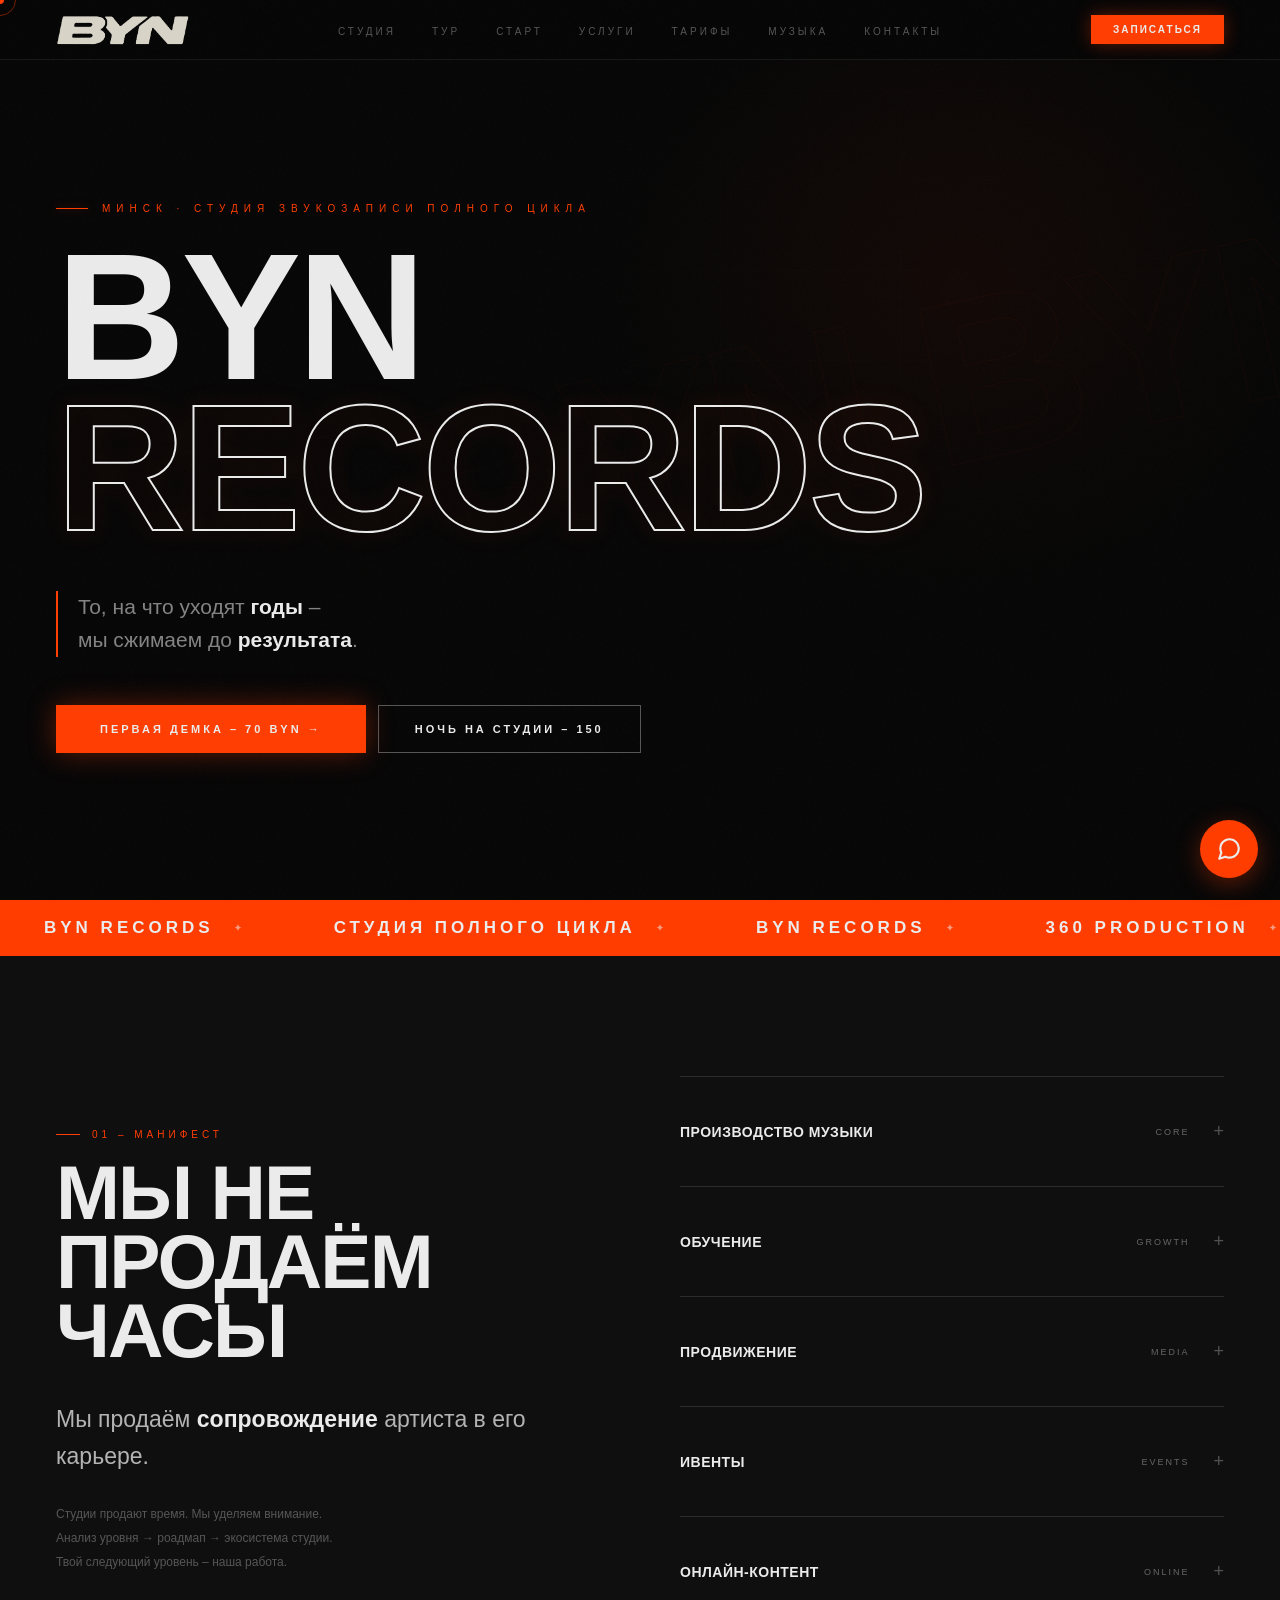
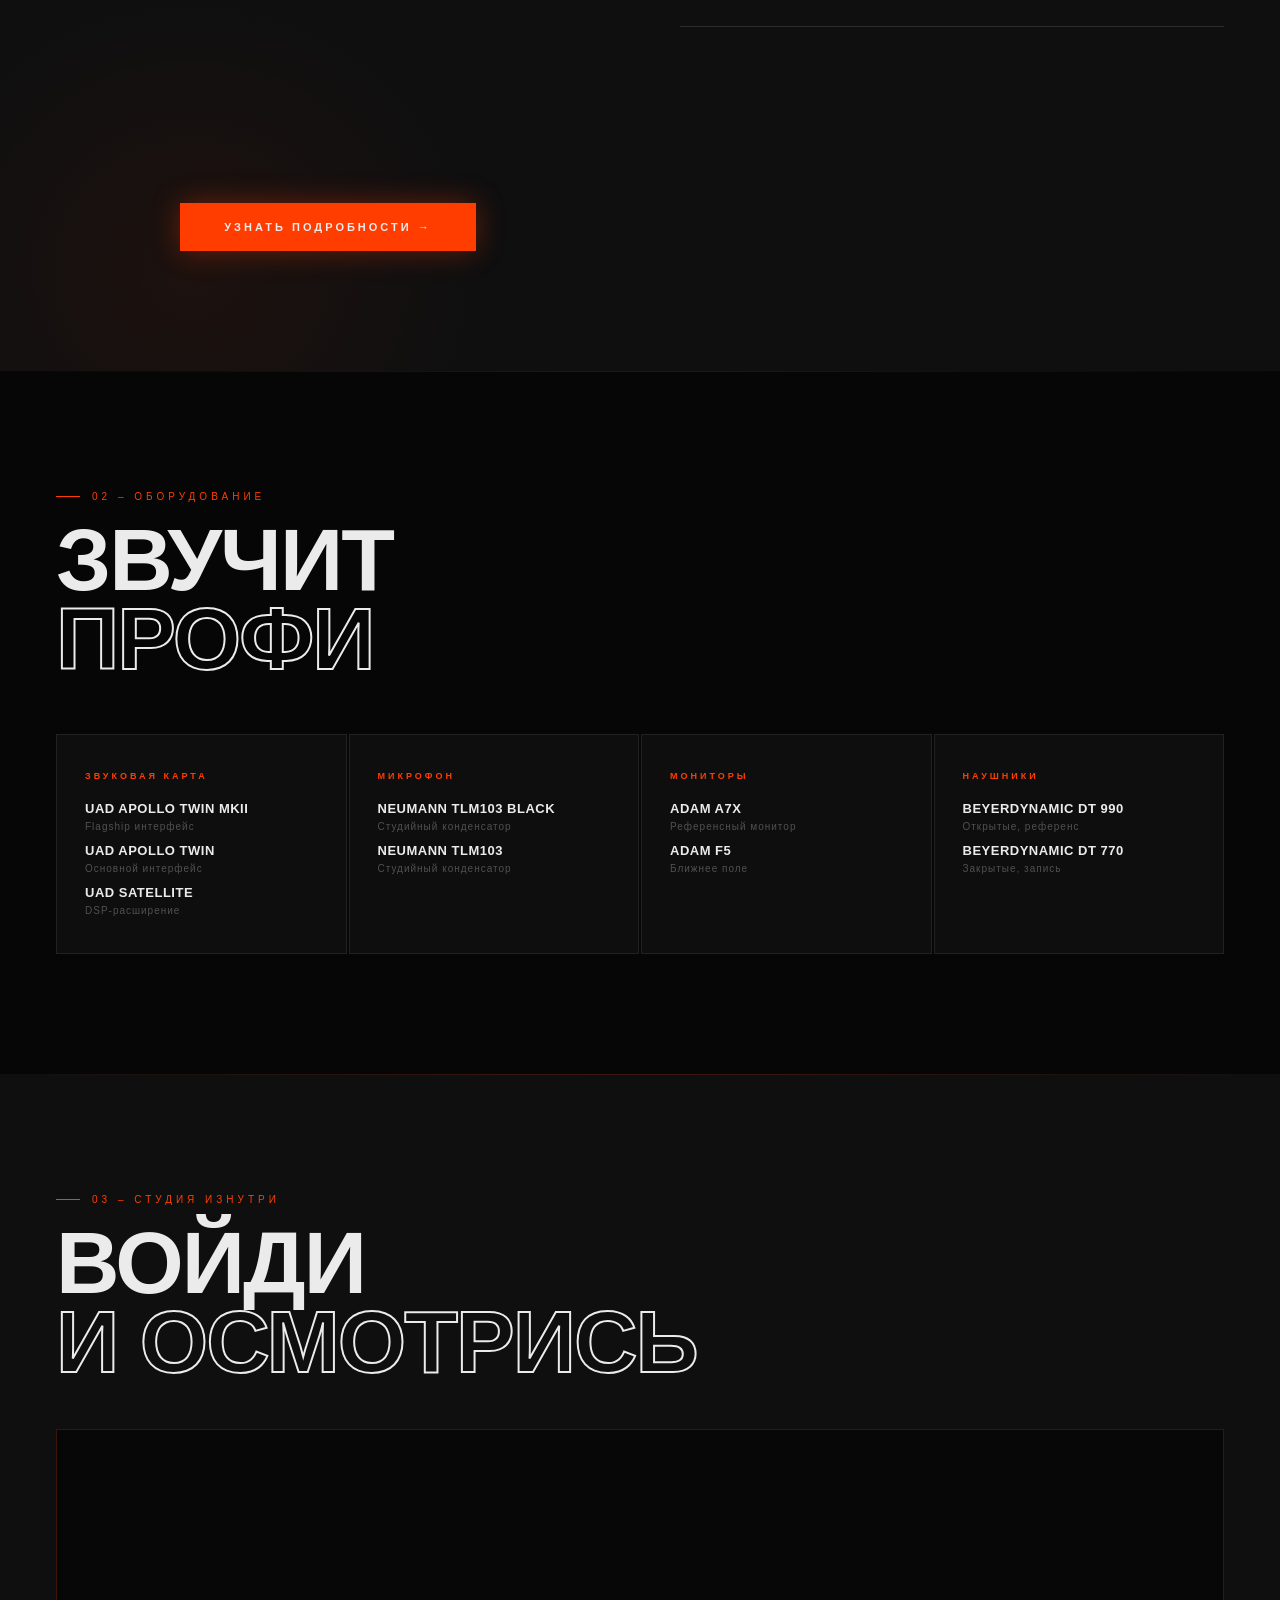
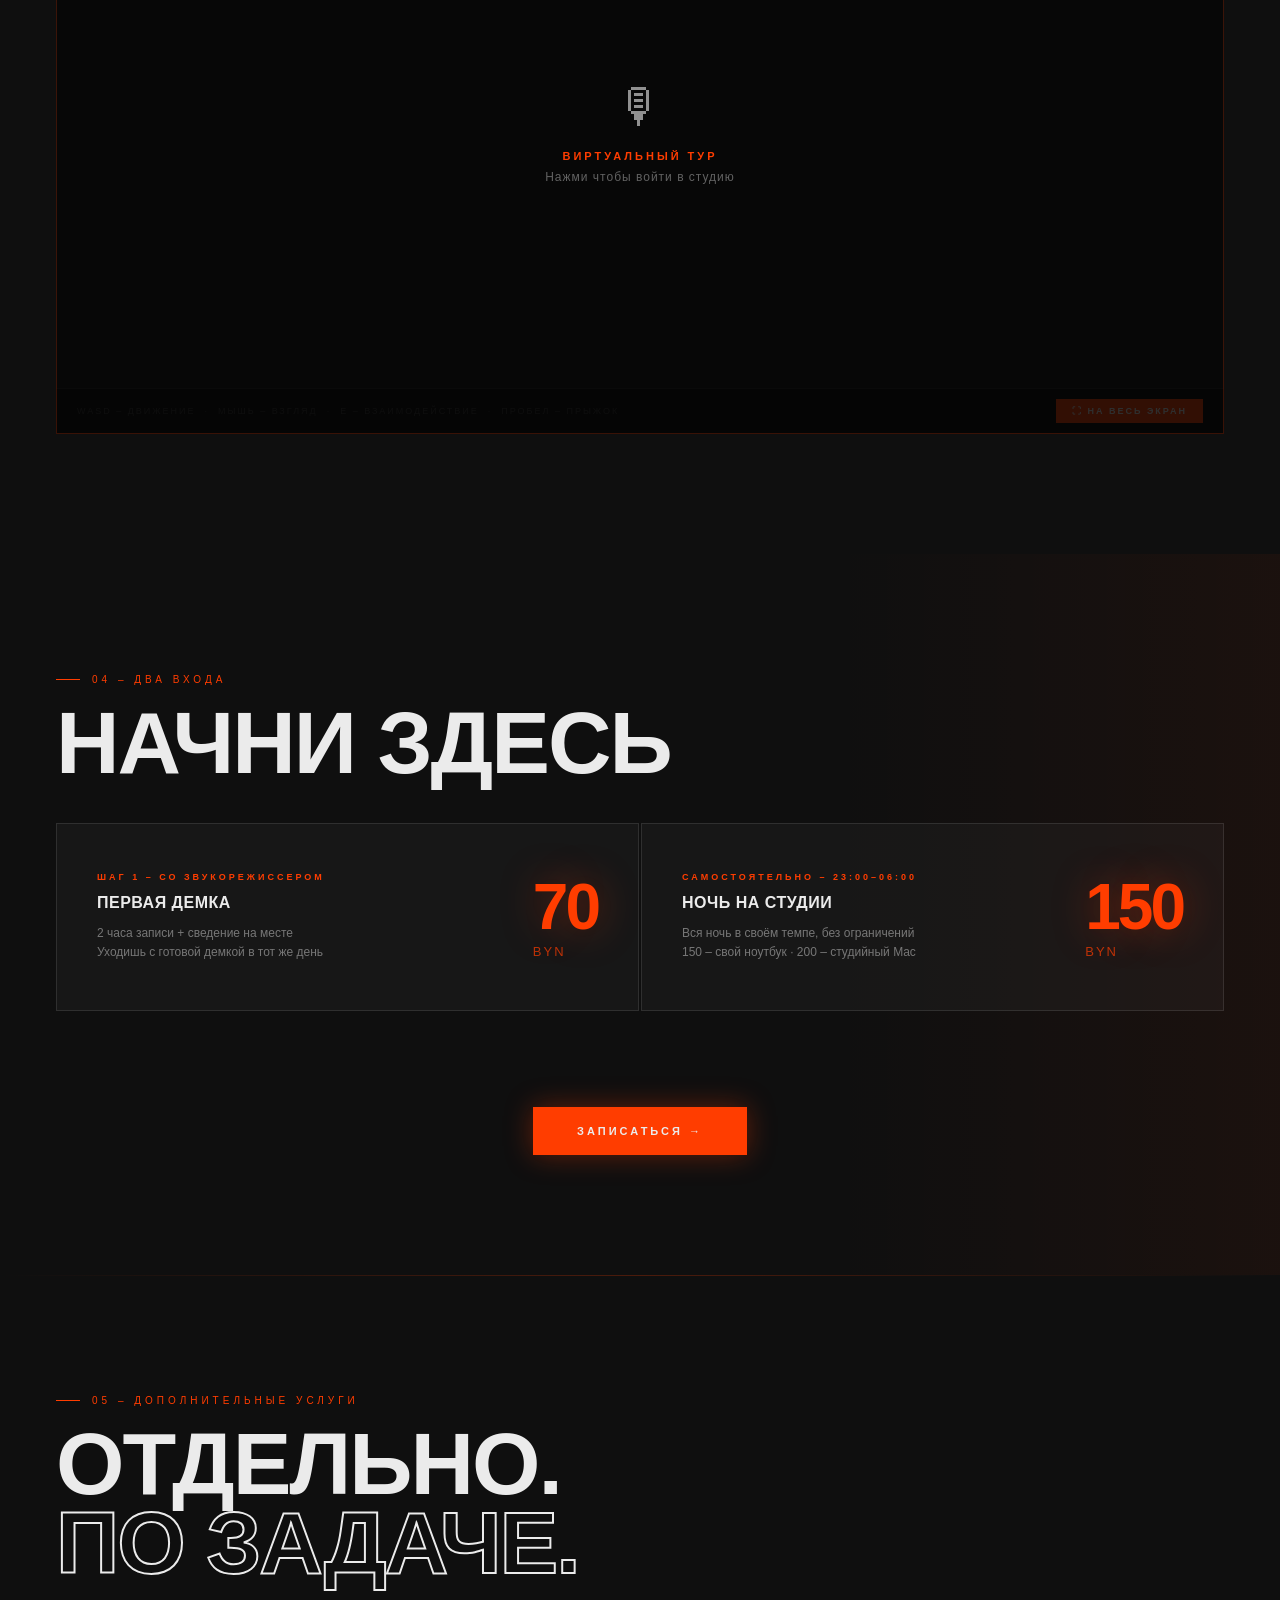
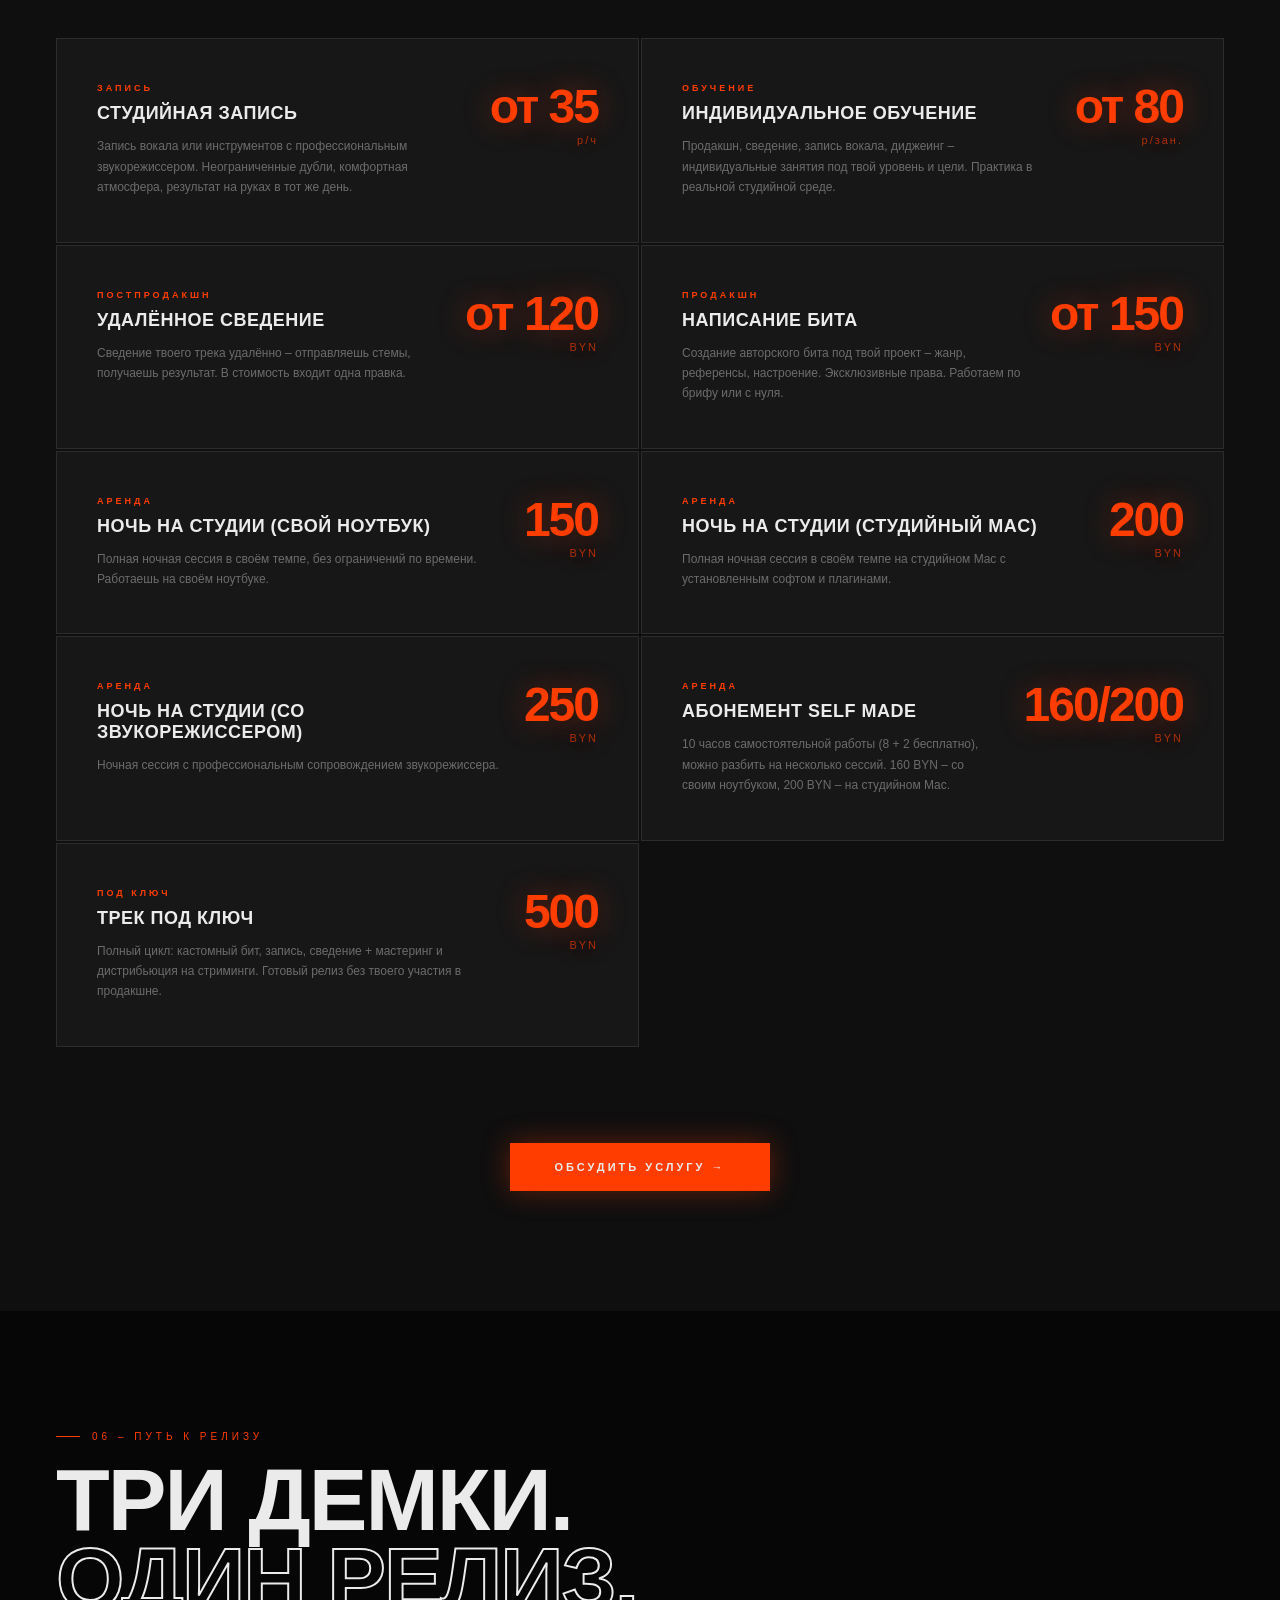
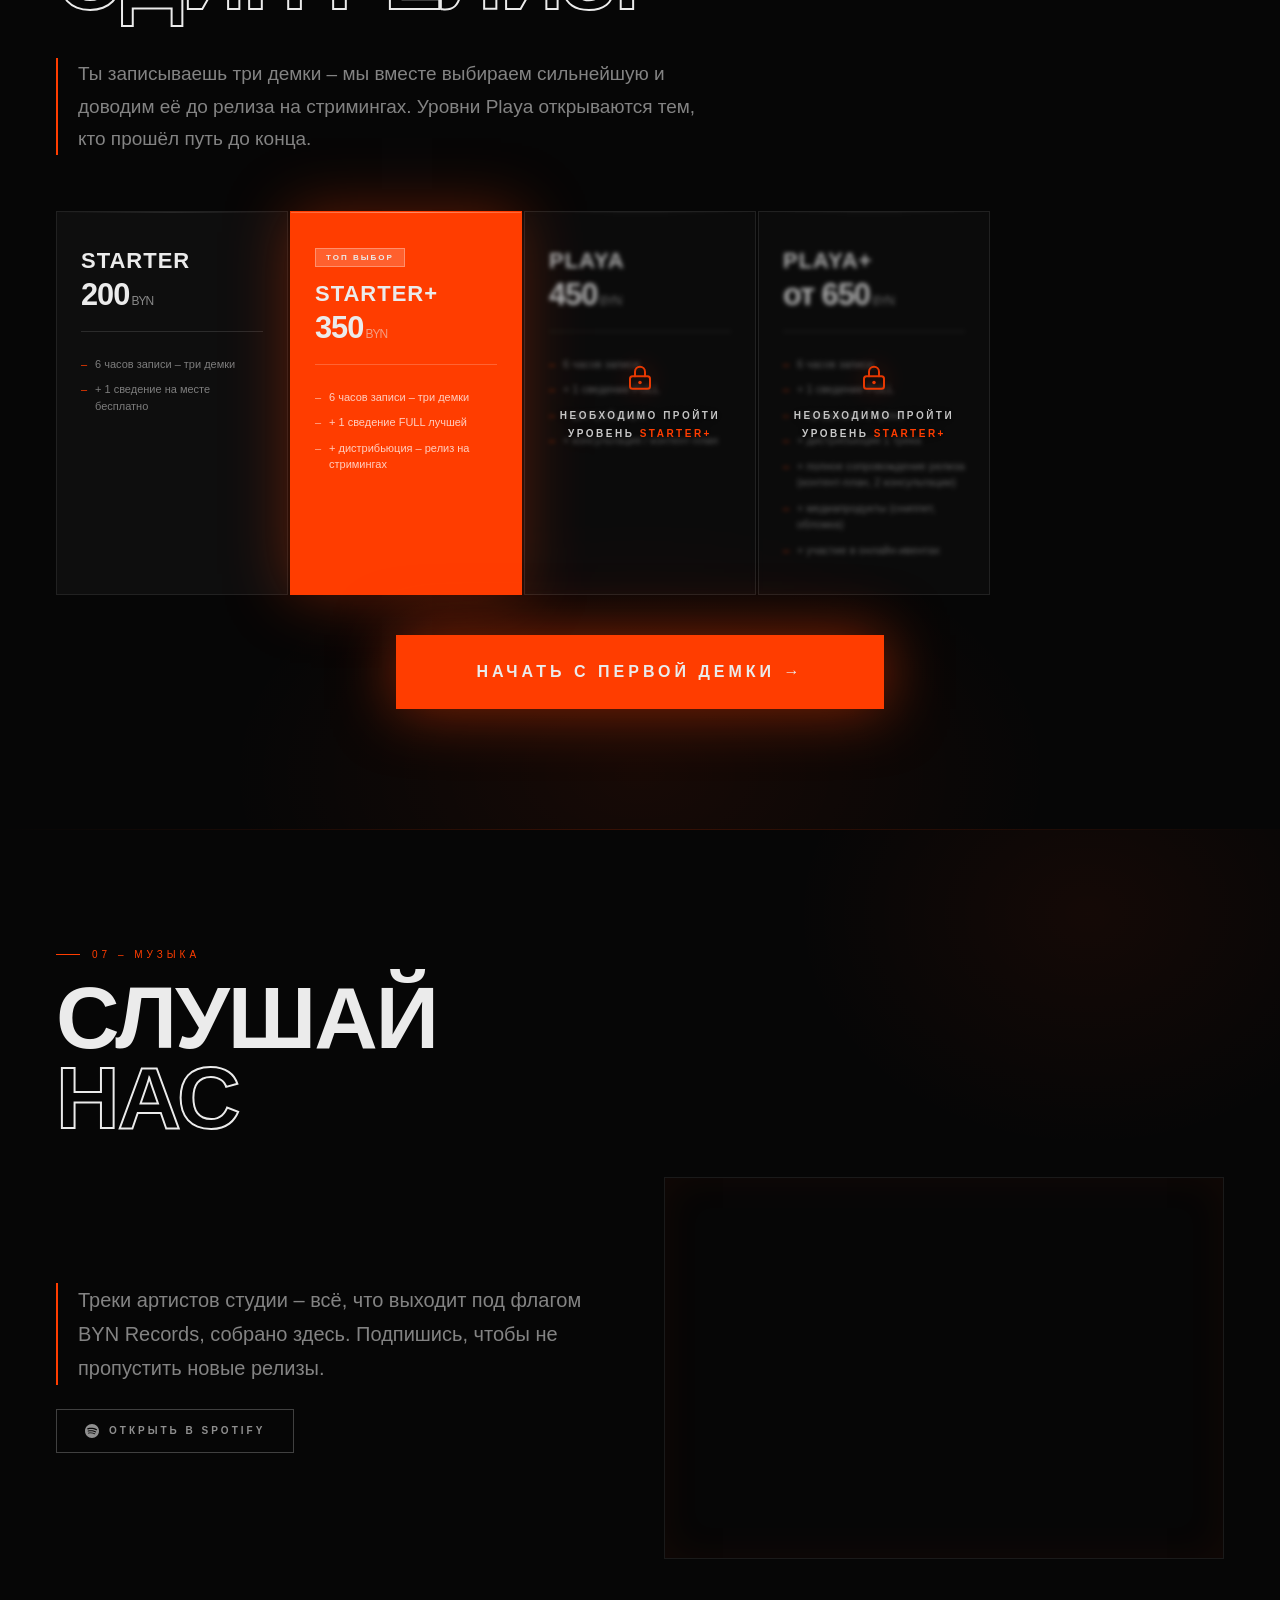
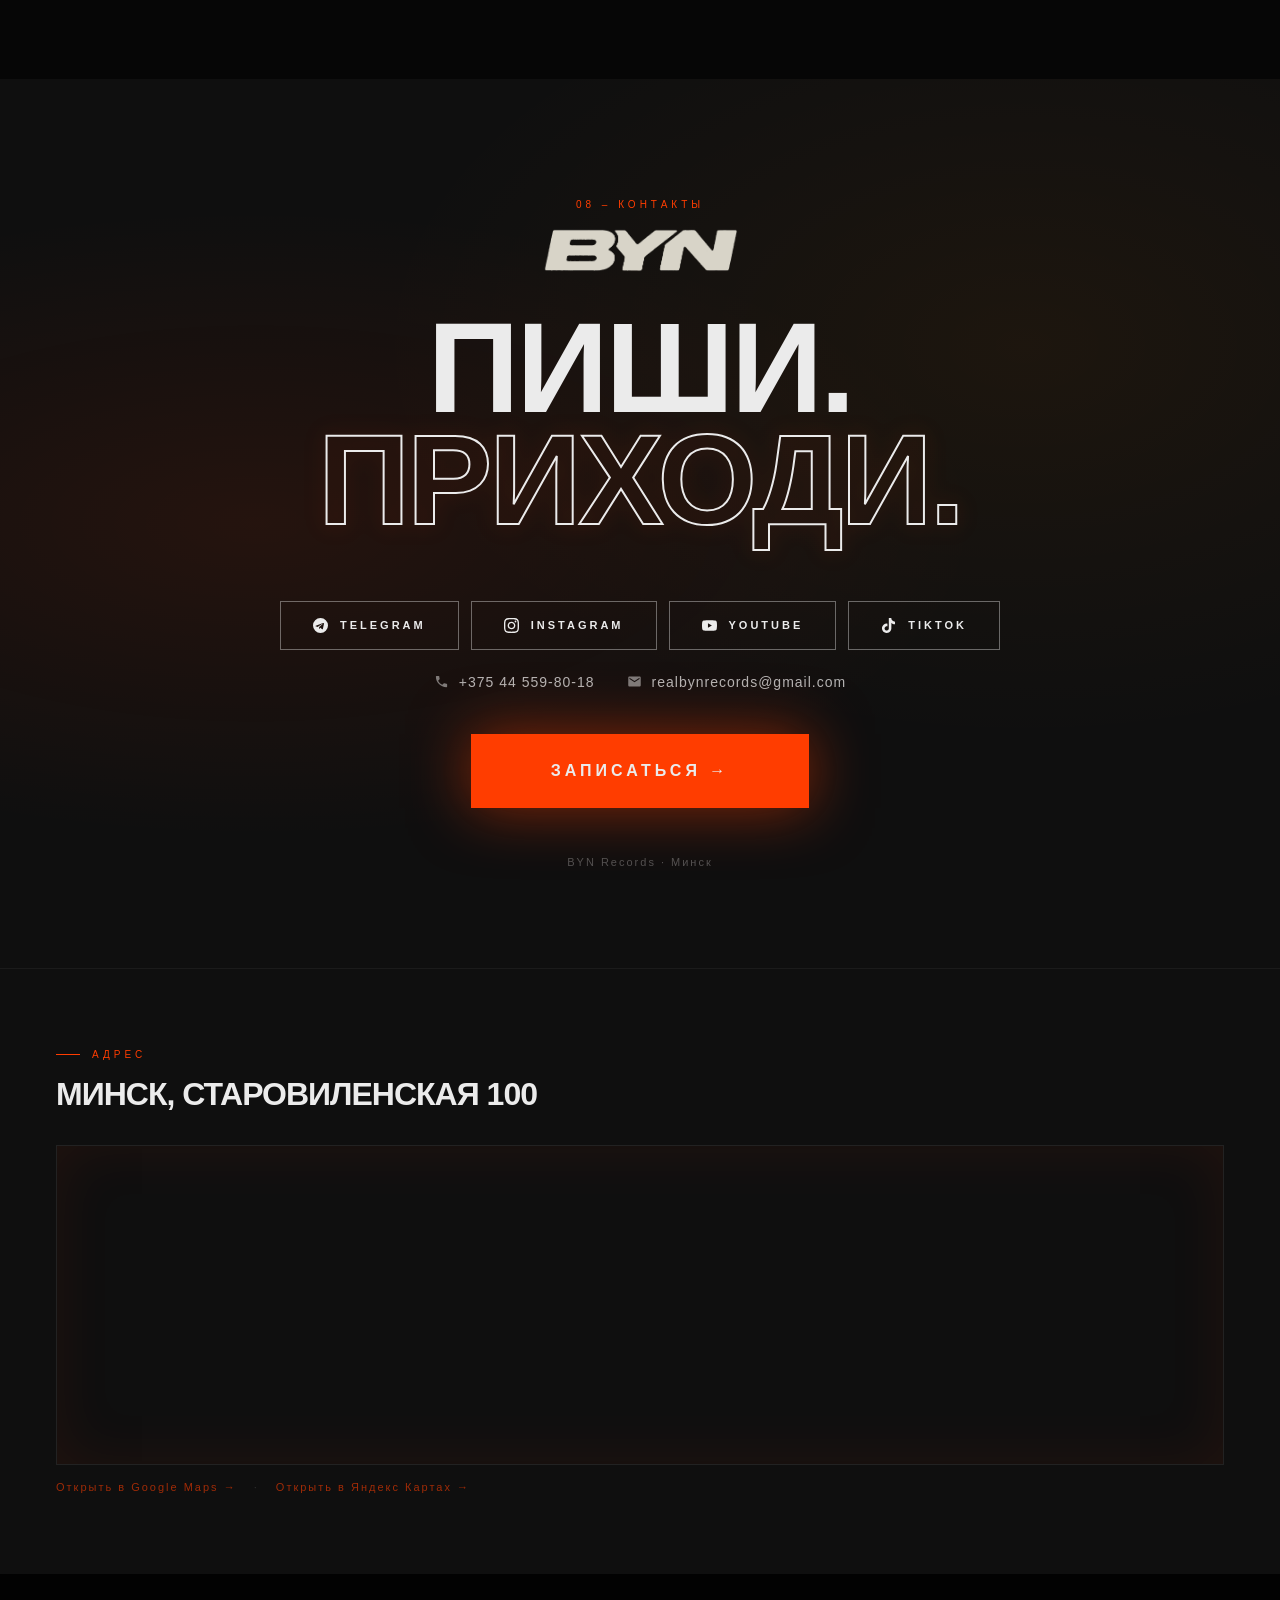
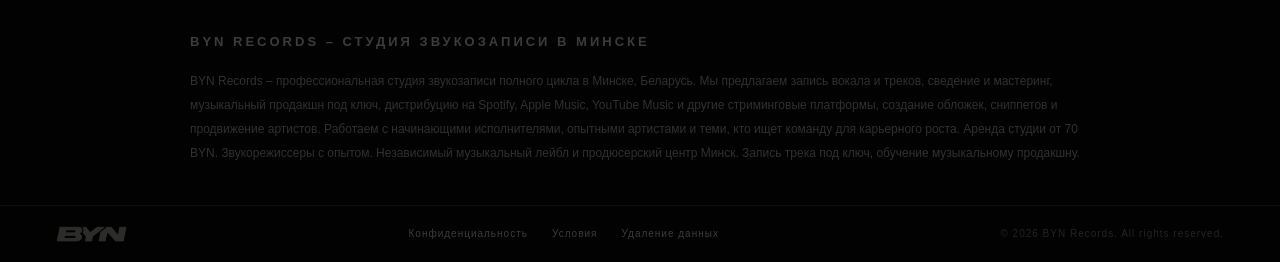
==== index.html @ 5a26e700 "Замок по центру карточки, состав планов под лёгким блюром Оверлей на всю карточку: blur 2px + едва з" ====
<!DOCTYPE html>
<html lang="ru-BY">
<head>
<meta charset="UTF-8">
<link rel="icon" type="image/jpeg" href="[data-uri]">
<link rel="apple-touch-icon" href="[data-uri]">
<!-- Google tag (gtag.js) – GA4 + Google Ads -->
<script async src="https://www.googletagmanager.com/gtag/js?id=G-YSGWE28HWH"></script>
<script>
  window.dataLayer = window.dataLayer || [];
  function gtag(){dataLayer.push(arguments);}
  gtag('js', new Date());
  gtag('config', 'G-YSGWE28HWH');      // GA4 – аналитика трафика
  gtag('config', 'AW-18045514691');    // Google Ads – конверсии
</script>
<meta name="viewport" content="width=device-width, initial-scale=1.0">
<meta name="theme-color" content="#0A0A0A">
<meta name="color-scheme" content="dark">

<!-- ─── PRECONNECT (ускоряет сторонние эмбеды) ─── -->
<link rel="preconnect" href="https://open.spotify.com" crossorigin>
<link rel="preconnect" href="https://www.google.com" crossorigin>
<link rel="dns-prefetch" href="https://open.spotify.com">
<link rel="dns-prefetch" href="https://www.google.com">

<!-- ─── PRIMARY SEO ─── -->
<title>BYN Records – Студия звукозаписи Минск | Запись треков от 70 BYN</title>
<meta name="description" content="Студия звукозаписи в Минске: запись, сведение, продакшн, дистрибуция. Первая демка – 70 BYN, ночь на студии – от 150. Путь артиста: три демки → релиз на стримингах.">
<meta name="keywords" content="студия звукозаписи Минск, запись песни Минск, запись вокала Минск, записать трек Минск, сведение мастеринг Беларусь, звукорежиссер Минск, продакшн музыки Беларусь, дистрибуция музыки Беларусь, музыкальный продюсер Минск, продюсер артиста Минск, независимый лейбл Беларусь, запись трека под ключ, аренда студии Минск, BYN Records">
<meta name="robots" content="index, follow">
<meta name="author" content="BYN Records">
<meta name="geo.region" content="BY-HM">
<meta name="geo.placename" content="Минск">
<link rel="canonical" href="https://bynrecords.by/">

<!-- ─── OPEN GRAPH ─── -->
<meta property="og:type" content="website">
<meta property="og:url" content="https://bynrecords.by/">
<meta property="og:title" content="BYN Records – Студия звукозаписи Минск">
<meta property="og:description" content="Запись, сведение, продакшн, дистрибуция. Первая демка – 70 BYN. Путь артиста: три демки → выбираем сильнейшую → релиз на стримингах.">
<meta property="og:image" content="https://bynrecords.by/og-image.jpg?v=2">
<meta property="og:image:width" content="1200">
<meta property="og:image:height" content="630">
<meta property="og:locale" content="ru_BY">
<meta property="og:site_name" content="BYN Records">

<!-- ─── TWITTER CARD ─── -->
<meta name="twitter:card" content="summary_large_image">
<meta name="twitter:title" content="BYN Records – Студия звукозаписи в Минске">
<meta name="twitter:description" content="Студия полного цикла в Минске: запись, сведение, мастеринг, дистрибуция, продвижение. Первое посещение от 70 BYN.">
<meta name="twitter:image" content="https://bynrecords.by/og-image.jpg?v=2">

<!-- ─── SCHEMA.ORG ─── -->
<script type="application/ld+json">
{
  "@context": "https://schema.org",
  "@type": "MusicStore",
  "name": "BYN Records",
  "description": "Студия звукозаписи полного цикла в Минске. Профессиональная запись, сведение, мастеринг, дистрибуция и продвижение артистов.",
  "url": "https://bynrecords.by",
  "logo": "https://bynrecords.by/logo.png",
  "image": "https://bynrecords.by/og-image.jpg?v=2",
  "priceRange": "от 70 BYN",
  "currenciesAccepted": "BYN",
  "telephone": "+375445598018",
  "email": "realbynrecords@gmail.com",
  "address": {
    "@type": "PostalAddress",
    "addressLocality": "Минск",
    "addressCountry": "BY"
  },
  "geo": {
    "@type": "GeoCoordinates",
    "latitude": 53.920350,
    "longitude": 27.563100
  },
  "hasMap": "https://yandex.ru/maps/org/byn_records/29286797290",
  "contactPoint": {
    "@type": "ContactPoint",
    "contactType": "sales",
    "telephone": "+375445598018",
    "email": "realbynrecords@gmail.com",
    "availableLanguage": ["ru", "be"],
    "url": "https://ig.me/m/byn.records"
  },
  "sameAs": [
    "https://instagram.com/byn.records",
    "https://t.me/bynrecords",
    "https://www.tiktok.com/@byn.records",
    "https://www.youtube.com/@BYN.RECORDS"
  ],
  "hasOfferCatalog": {
    "@type": "OfferCatalog",
    "name": "Услуги BYN Records",
    "itemListElement": [
      {
        "@type": "Offer",
        "name": "Первая демка",
        "description": "2 часа записи со звукорежиссером + сведение на месте. Готовая демка в день записи",
        "price": "70",
        "priceCurrency": "BYN"
      },
      {
        "@type": "Offer",
        "name": "Starter",
        "description": "6 часов записи (три демки) + 1 сведение на месте бесплатно",
        "price": "200",
        "priceCurrency": "BYN"
      },
      {
        "@type": "Offer",
        "name": "Starter+",
        "description": "6 часов записи (три демки) + сведение FULL лучшей + дистрибуция – релиз на стримингах",
        "price": "350",
        "priceCurrency": "BYN"
      },
      {
        "@type": "Offer",
        "name": "Playa",
        "description": "6 часов записи + сведение FULL + дистрибуция + консультация/контент-план. Уровень открывается после прохождения Starter+",
        "price": "450",
        "priceCurrency": "BYN"
      },
      {
        "@type": "Offer",
        "name": "Playa+",
        "description": "6 часов записи + сведение FULL + продакшен трека + полное сопровождение релиза. Уровень открывается после прохождения Starter+",
        "price": "650",
        "priceCurrency": "BYN"
      },
      {
        "@type": "Offer",
        "name": "Ночь на студии",
        "description": "Ночная сессия 23:00–06:00 самостоятельно: 150 – свой ноутбук, 200 – студийный Mac, 250 – со звукорежиссером",
        "price": "150",
        "priceCurrency": "BYN"
      }
    ]
  }
}
</script>
<style>

/* ─── RESET ─── */
*, *::before, *::after { margin:0; padding:0; box-sizing:border-box; }
html { scroll-behavior:smooth; }
a { color:#EBEBEB; text-decoration:none; }

/* ─── SELECTION ─── */
::selection { background:rgba(255,61,0,.4); color:#EBEBEB; }
::-moz-selection { background:rgba(255,61,0,.4); color:#EBEBEB; }

/* ─── VARS & BASE ─── */
body {
  background:#060606;
  color:#EBEBEB;
  font-family:'Helvetica Neue', Helvetica, Arial, sans-serif;
  overflow-x:hidden;
  cursor:none;
}

/* ─── GRAIN ─── */
body::before {
  content:'';
  position:fixed; inset:0; z-index:9000; pointer-events:none;
  opacity:.025;
  background-image:url("data:image/svg+xml,%3Csvg viewBox='0 0 512 512' xmlns='http://www.w3.org/2000/svg'%3E%3Cfilter id='n'%3E%3CfeTurbulence type='fractalNoise' baseFrequency='.85' numOctaves='4' stitchTiles='stitch'/%3E%3C/filter%3E%3Crect width='100%25' height='100%25' filter='url(%23n)'/%3E%3C/svg%3E");
  background-size:180px;
}

/* ─── CURSOR ─── */
#cur { position:fixed; width:8px; height:8px; border-radius:50%; background:#FF3D00; pointer-events:none; z-index:9999; transform:translate(-50%,-50%); }
#ring { position:fixed; width:32px; height:32px; border-radius:50%; border:1px solid rgba(255,61,0,.45); pointer-events:none; z-index:9998; transform:translate(-50%,-50%); transition:width .25s, height .25s; }

/* ─── PROGRESS ─── */
#prog { position:fixed; top:0; left:0; height:2px; z-index:9997; background:#FF3D00; width:0; box-shadow:0 0 10px rgba(255,61,0,.5); }

/* ─── NAV ─── */
nav {
  position:fixed; top:0; left:0; right:0; z-index:500;
  display:flex; align-items:center; justify-content:space-between;
  padding:0 56px; height:60px;
  background:rgba(6,6,6,.95);
  backdrop-filter:blur(20px);
  -webkit-backdrop-filter:blur(20px);
  border-bottom:1px solid rgba(255,255,255,.07);
  -webkit-transform:translateZ(0);
  transform:translateZ(0);
}
.nav-logo { display:flex; align-items:center; text-decoration:none; }
.nav-logo svg { display:block; }
.nav-links { display:flex; gap:36px; list-style:none; }
.nav-links a { font-size:10px; font-weight:500; letter-spacing:3px; text-transform:uppercase; color:rgba(235,235,235,.35); transition:color .2s; }
.nav-links a:hover { color:#FF3D00; }
.nav-cta {
  font-size:10px; font-weight:700; letter-spacing:2px; text-transform:uppercase;
  color:#EBEBEB; background:#FF3D00; padding:9px 22px;
  box-shadow:0 0 18px rgba(255,61,0,.35);
  transition:background .2s;
}
.nav-cta:hover { background:#ff5a20; }

/* ─── SHARED TYPOGRAPHY ─── */
.eyebrow {
  font-size:10px; font-weight:500; letter-spacing:4px; text-transform:uppercase;
  color:#FF3D00; display:flex; align-items:center; gap:12px; margin-bottom:18px;
}
.eyebrow::before { content:''; display:block; width:24px; height:1px; background:#FF3D00; }
.eyebrow.center { justify-content:center; }
.eyebrow.center::before { display:none; }

.sec-h {
  font-size:clamp(48px,7vw,88px); font-weight:900;
  line-height:.9; letter-spacing:-2px; text-transform:uppercase;
  color:#EBEBEB; margin-bottom:40px;
}

.outline-text {
  -webkit-text-stroke:2px #EBEBEB;
  color:transparent;
  display:block;
  filter:drop-shadow(0 0 10px rgba(255,61,0,.3));
}

/* ─── BUTTONS ─── */
.btn {
  display:inline-flex; align-items:center; gap:10px;
  background:#FF3D00; color:#EBEBEB;
  font-size:11px; font-weight:700; letter-spacing:3px; text-transform:uppercase;
  padding:18px 44px; text-decoration:none;
  box-shadow:0 0 28px rgba(255,61,0,.35);
  transition:background .2s, transform .2s;
  overflow:hidden; position:relative;
}
.btn::after {
  content:''; position:absolute; inset:0;
  background:linear-gradient(105deg, transparent 40%, rgba(255,255,255,.15) 50%, transparent 60%);
  transform:translateX(-100%); transition:transform .5s;
}
.btn:hover::after { transform:translateX(100%); }
.btn:hover { background:#ff5a20; transform:translateY(-2px); }

.btn-ghost {
  display:inline-flex; align-items:center; gap:10px;
  background:transparent; color:#EBEBEB;
  border:1px solid rgba(235,235,235,.35);
  font-size:11px; font-weight:700; letter-spacing:3px; text-transform:uppercase;
  padding:17px 36px; text-decoration:none;
  transition:border-color .2s, color .2s;
}
.btn-ghost:hover { border-color:#FF3D00; color:#FF3D00; }

/* ─── REVEAL ─── */
.sr { opacity:0; transform:translateY(20px); transition:opacity .65s ease, transform .65s ease; }
.sr.on { opacity:1; transform:none; }

/* ════════════════════════
   HERO
════════════════════════ */
#hero {
  min-height:100vh; position:relative;
  display:flex; flex-direction:column; justify-content:center;
  padding:calc(56px + 60px) 56px 60px; overflow:hidden;
  background:#060606;
}
.hero-glow {
  position:absolute; top:-5%; right:-5%; width:60%; height:75%;
  background:radial-gradient(ellipse, rgba(255,61,0,.07) 0%, transparent 65%);
  animation:glow 8s ease-in-out infinite alternate; pointer-events:none;
}
.hero-grid {
  position:absolute; inset:0; pointer-events:none;
  background-image:
    linear-gradient(rgba(255,255,255,.02) 1px, transparent 1px),
    linear-gradient(90deg, rgba(255,255,255,.02) 1px, transparent 1px);
  background-size:90px 90px;
  mask-image:radial-gradient(ellipse at 65% 35%, rgba(0,0,0,.6) 0%, transparent 60%);
  -webkit-mask-image:radial-gradient(ellipse at 65% 35%, rgba(0,0,0,.6) 0%, transparent 60%);
}
.hero-wm {
  position:absolute; top:50%; left:50%;
  transform:translate(-50%,-50%) rotate(-12deg);
  font-size:clamp(120px,18vw,260px); font-weight:900;
  letter-spacing:-8px; white-space:nowrap; line-height:1;
  color:transparent; -webkit-text-stroke:1px rgba(255,61,0,.06);
  text-transform:uppercase; pointer-events:none; user-select:none;
}
.hero-fade {
  position:absolute; inset:0;
  background:linear-gradient(to top, #060606 0%, rgba(6,6,6,.4) 50%, transparent 100%),
             linear-gradient(to right, #060606 0%, transparent 55%);
}
@keyframes glow { from{transform:translate(0,0) scale(1)} to{transform:translate(-3%,5%) scale(1.08)} }

.hero-tag {
  font-size:10px; font-weight:500; letter-spacing:6px; text-transform:uppercase;
  color:#FF3D00; margin-bottom:28px;
  display:flex; align-items:center; gap:14px;
}
@media(max-width:600px){
  .hero-tag { font-size:8px; letter-spacing:3px; margin-bottom:16px; }
  .hero-title { font-size:clamp(56px,18vw,80px) !important; margin-bottom:24px; }
  .hero-sub { font-size:14px; margin-bottom:28px; }
}
.hero-tag::before { content:''; display:block; width:32px; height:1px; background:#FF3D00; box-shadow:0 0 8px rgba(255,61,0,.5); }

.hero-title {
  font-size:clamp(80px,14vw,200px); font-weight:900;
  line-height:.84; letter-spacing:-4px; text-transform:uppercase;
  color:#EBEBEB; margin-bottom:48px;
}

.hero-sub {
  font-size:clamp(16px,1.8vw,21px); font-weight:300; line-height:1.55;
  color:rgba(235,235,235,.55); max-width:540px; margin-bottom:48px;
  border-left:2px solid #FF3D00; padding-left:20px;
}
.hero-sub strong { color:#EBEBEB; font-weight:700; }
.hero-btns { display:flex; gap:12px; flex-wrap:wrap; }

/* ════════════════════════
   ORANGE BAND
════════════════════════ */
#band {
  background:#FF3D00; overflow:hidden;
  display:flex; align-items:stretch;
}
.band-track {
  display:flex; align-items:center; white-space:nowrap;
  animation:slide 18s linear infinite; padding:18px 0;
}
.band-track span {
  font-size:clamp(12px,1.4vw,17px); font-weight:900;
  letter-spacing:4px; text-transform:uppercase;
  color:#EBEBEB; padding:0 44px;
  display:flex; align-items:center; gap:20px;
}
.band-track span::after { content:'✦'; font-size:9px; opacity:.55; }
@keyframes slide { from{transform:translateX(0)} to{transform:translateX(-50%)} }

/* ════════════════════════
   ABOUT
════════════════════════ */
#about {
  padding:120px 56px;
  display:grid; grid-template-columns:1fr 1fr; gap:80px; align-items:center;
  background:#0F0F0F; position:relative; overflow:hidden;
}
.about-glow {
  position:absolute; bottom:-20%; left:-10%; width:50%; height:60%;
  background:radial-gradient(ellipse, rgba(255,61,0,.06), transparent 65%);
  animation:glow 9s ease-in-out infinite alternate; pointer-events:none;
}

.about-headline { font-size:clamp(44px,6vw,80px); font-weight:900; line-height:.9; letter-spacing:-2px; text-transform:uppercase; color:#EBEBEB; margin-bottom:36px; }
.about-belief { font-size:clamp(17px,1.8vw,23px); font-weight:300; line-height:1.6; color:rgba(235,235,235,.75); margin-bottom:28px; }
.about-belief strong { color:#EBEBEB; font-weight:700; }
.about-note { font-size:12px; font-weight:300; line-height:2; color:rgba(235,235,235,.32); }

.dir-list { display:flex; flex-direction:column; }
.dir-row {
  display:flex; justify-content:space-between; align-items:center;
  padding:22px 0; border-top:1px solid rgba(255,255,255,.12);
  transition:padding-left .25s; cursor:default;
}
.dir-row:last-child { border-bottom:1px solid rgba(255,255,255,.12); }
.dir-row:hover { padding-left:10px; }
.dir-name { font-size:14px; font-weight:700; text-transform:uppercase; letter-spacing:.5px; color:#EBEBEB; transition:color .2s; }
.dir-row:hover .dir-name { color:#FF3D00; }
.dir-tag { font-size:9px; letter-spacing:2px; text-transform:uppercase; color:rgba(235,235,235,.4); }

/* ════════════════════════
   ENTRY
════════════════════════ */
#entry {
  padding:120px 56px; background:#0F0F0F; position:relative; overflow:hidden;
}
#entry::after {
  content:''; position:absolute; top:0; right:0; width:35%; height:100%;
  background:linear-gradient(to left, rgba(255,61,0,.05), transparent);
  pointer-events:none;
}
.entry-grid { display:grid; grid-template-columns:1fr 1fr; gap:2px; position:relative; z-index:2; }
.e-card {
  background:rgba(255,255,255,.03); border:1px solid rgba(255,255,255,.1);
  padding:48px 40px;
  display:flex; align-items:center; justify-content:space-between; gap:24px;
  transition:border-color .3s, background .3s;
}
.e-card:hover { border-color:rgba(255,61,0,.3); background:rgba(255,61,0,.05); }
.e-tag { font-size:9px; font-weight:700; letter-spacing:3px; text-transform:uppercase; color:#FF3D00; margin-bottom:12px; }
.e-name { font-size:16px; font-weight:700; text-transform:uppercase; letter-spacing:.5px; color:#EBEBEB; margin-bottom:12px; }
.e-line { font-size:12px; font-weight:300; color:rgba(235,235,235,.45); line-height:1.6; }
.e-price { font-size:64px; font-weight:900; letter-spacing:-3px; color:#FF3D00; white-space:nowrap; flex-shrink:0; line-height:1; text-shadow:0 0 40px rgba(255,61,0,.4); }
.e-price small { display:block; font-size:13px; font-weight:400; letter-spacing:2px; color:#FF3D00; opacity:.7; margin-top:6px; }

/* ════════════════════════
   TARIFFS
════════════════════════ */
#tariffs { padding:120px 56px; background:#060606; position:relative; overflow:hidden; }
.tariffs-glow {
  position:absolute; bottom:-20%; left:50%; transform:translateX(-50%);
  width:70%; height:50%;
  background:radial-gradient(ellipse, rgba(255,61,0,.07), transparent 65%);
  animation:glow 8s ease-in-out infinite alternate; pointer-events:none;
}
.tariffs-grid {
  display:grid; grid-template-columns:repeat(5,1fr); gap:2px;
  margin-top:56px; position:relative; z-index:2;
}
.tariff {
  background:rgba(255,255,255,.03); border:1px solid rgba(255,255,255,.08);
  padding:36px 24px; display:flex; flex-direction:column;
  transition:transform .3s, border-color .3s, background .3s;
  position:relative; overflow:hidden;
}
.tariff::after {
  content:''; position:absolute; top:0; left:0; right:0; height:1px;
  background:linear-gradient(90deg, transparent, rgba(255,255,255,.1), transparent);
}
.tariff:hover { transform:translateY(-8px); border-color:rgba(255,255,255,.14); background:rgba(255,255,255,.05); }

.tariff.hot {
  background:#FF3D00; border-color:transparent;
  box-shadow:0 0 60px rgba(255,61,0,.35), inset 0 1px 0 rgba(255,255,255,.2);
}
.tariff.hot::after { background:linear-gradient(90deg, transparent, rgba(255,255,255,.25), transparent); }
.tariff.hot:hover { transform:translateY(-8px); box-shadow:0 0 80px rgba(255,61,0,.5); }

.t-badge {
  display:inline-block; font-size:8px; font-weight:700; letter-spacing:2px; text-transform:uppercase;
  background:rgba(255,255,255,.18); color:#EBEBEB; border:1px solid rgba(255,255,255,.3);
  padding:4px 10px; margin-bottom:14px; align-self:flex-start;
}
.t-name { font-size:22px; font-weight:900; text-transform:uppercase; letter-spacing:1px; margin-bottom:6px; color:#EBEBEB; }
.t-price {
  font-size:clamp(22px,2.4vw,34px); font-weight:900; letter-spacing:-1px; line-height:1;
  color:#EBEBEB; margin-bottom:24px; padding-bottom:20px;
  border-bottom:1px solid rgba(255,255,255,.12);
}
.t-price sub { font-size:12px; font-weight:400; vertical-align:baseline; opacity:.55; }
.t-items { display:flex; flex-direction:column; gap:9px; flex:1; }
.t-item { font-size:11px; font-weight:300; line-height:1.5; color:rgba(235,235,235,.5); padding-left:14px; position:relative; }
.t-item::before { content:'–'; position:absolute; left:0; color:#FF3D00; }

.tariff.hot .t-item { color:rgba(255,255,255,.75); }
.tariff.hot .t-item::before { color:rgba(255,255,255,.6); }
.tariff.hot .t-price { border-bottom-color:rgba(255,255,255,.2); }

.tariff.locked .t-name, .tariff.locked .t-price, .tariff.locked .t-items { opacity:.85; }
.tariff.locked:hover { transform:none; border-color:rgba(255,255,255,.08); background:rgba(255,255,255,.03); }
.t-lock {
  position:absolute; inset:0; z-index:3;
  display:flex; flex-direction:column; align-items:center; justify-content:center; gap:14px;
  background:rgba(6,6,6,.15);
  backdrop-filter:blur(2px); -webkit-backdrop-filter:blur(2px);
  padding:24px; text-align:center;
}
.t-lock span { text-shadow:0 1px 10px rgba(6,6,6,.95), 0 0 24px rgba(6,6,6,.85); }
.t-lock svg { width:30px; height:30px; opacity:.9; filter:drop-shadow(0 0 12px rgba(255,61,0,.4)); }
.t-lock span {
  font-size:10px; font-weight:700; letter-spacing:2.5px; text-transform:uppercase;
  color:rgba(235,235,235,.85); line-height:1.8; max-width:230px;
}
.t-lock span b { color:#FF3D00; font-weight:700; }

.t-cta { margin-top:40px; display:flex; justify-content:center; position:relative; z-index:2; }

/* ════════════════════════
   ACCORDION (dir-list)
════════════════════════ */
.dir-row { cursor:pointer; user-select:none; flex-direction:column; align-items:flex-start; gap:0; }
.dir-row-top { display:flex; justify-content:space-between; align-items:center; width:100%; padding:22px 0; }
.dir-row:hover .dir-name { color:#FF3D00; }
.dir-arrow {
  font-size:18px; color:rgba(235,235,235,.3);
  transition:transform .3s, color .3s; flex-shrink:0; margin-left:12px;
}
.dir-row.open .dir-arrow { transform:rotate(45deg); color:#FF3D00; }
.dir-body {
  max-height:0; overflow:hidden;
  transition:max-height .4s ease, padding .3s ease;
  width:100%;
}
.dir-row.open .dir-body { max-height:200px; }
.dir-body-inner {
  font-size:12px; font-weight:300; line-height:2;
  color:rgba(235,235,235,.38); padding-bottom:18px;
  border-left:2px solid #FF3D00; padding-left:16px; margin-top:2px;
}

/* ════════════════════════
   EQUIPMENT
════════════════════════ */
#equipment {
  padding:120px 56px; background:#060606; position:relative; overflow:hidden;
}
#equipment::before {
  content:''; position:absolute; top:0; left:0; right:0; height:1px;
  background:linear-gradient(90deg, transparent, rgba(255,61,0,.2), transparent);
}
.eq-grid {
  display:grid; grid-template-columns:repeat(4,1fr); gap:2px; margin-top:56px;
  position:relative; z-index:2;
}
.eq-card {
  background:rgba(255,255,255,.03); border:1px solid rgba(255,255,255,.08);
  padding:36px 28px; transition:border-color .3s, background .3s;
  position:relative; overflow:hidden;
}
.eq-card::after {
  content:''; position:absolute; bottom:0; left:0; right:0; height:2px;
  background:linear-gradient(90deg, transparent, #FF3D00, transparent);
  opacity:0; transition:opacity .3s;
}
.eq-card:hover { border-color:rgba(255,61,0,.25); background:rgba(255,61,0,.03); }
.eq-card:hover::after { opacity:1; }
.eq-cat { font-size:9px; font-weight:700; letter-spacing:3px; text-transform:uppercase; color:#FF3D00; margin-bottom:20px; }
.eq-items { display:flex; flex-direction:column; gap:10px; }
.eq-item { font-size:13px; font-weight:700; text-transform:uppercase; letter-spacing:.5px; color:#EBEBEB; line-height:1.3; }
.eq-item span { display:block; font-size:10px; font-weight:300; color:rgba(235,235,235,.3); letter-spacing:1px; text-transform:none; margin-top:2px; }

@media(max-width:980px) {
  #equipment { padding:80px 20px; }
  .eq-grid { grid-template-columns:1fr 1fr; }
}
@media(max-width:580px) {
  .eq-grid { grid-template-columns:1fr; }
}

/* ════════════════════════
   EXTRA SERVICES
════════════════════════ */
#extras {
  padding:120px 56px; background:#0F0F0F; position:relative; overflow:hidden;
}
#extras::before {
  content:''; position:absolute; top:0; left:0; right:0; height:1px;
  background:linear-gradient(90deg, transparent, rgba(255,61,0,.25), transparent);
}
.extras-grid {
  display:grid; grid-template-columns:1fr 1fr; gap:2px; margin-top:56px;
  position:relative; z-index:2;
}
.ex-card {
  background:rgba(255,255,255,.03); border:1px solid rgba(255,255,255,.09);
  padding:44px 40px; display:flex; align-items:flex-start; justify-content:space-between; gap:24px;
  transition:border-color .3s, background .3s;
  position:relative; overflow:hidden;
}
.ex-card::before {
  content:''; position:absolute; top:0; left:0; width:3px; height:100%;
  background:#FF3D00; opacity:0; transition:opacity .3s;
}
.ex-card:hover { border-color:rgba(255,61,0,.3); background:rgba(255,61,0,.04); }
.ex-card:hover::before { opacity:1; }

.ex-info { flex:1; }
.ex-tag { font-size:9px; font-weight:700; letter-spacing:3px; text-transform:uppercase; color:#FF3D00; margin-bottom:10px; }
.ex-name { font-size:18px; font-weight:700; text-transform:uppercase; letter-spacing:.5px; color:#EBEBEB; margin-bottom:12px; }
.ex-desc { font-size:12px; font-weight:300; color:rgba(235,235,235,.4); line-height:1.7; }
.ex-price { font-size:48px; font-weight:900; letter-spacing:-2px; color:#FF3D00; white-space:nowrap; flex-shrink:0; line-height:1; text-shadow:0 0 30px rgba(255,61,0,.35); }
.ex-price small { display:block; font-size:11px; font-weight:400; letter-spacing:2px; color:rgba(255,61,0,.65); margin-top:4px; text-align:right; }

@media(max-width:980px) {
  #extras { padding:80px 20px; }
  .extras-grid { grid-template-columns:1fr; }
  .ex-card { flex-direction:column; align-items:flex-start; gap:14px; }
}
@media(max-width:980px) {
  #map-section { padding:60px 20px; }
}

/* ════════════════════════
   SOCIAL
════════════════════════ */
#social {
  padding:120px 56px 100px; text-align:center;
  background:#0F0F0F; position:relative; overflow:hidden;
}
.social-glow {
  position:absolute; inset:0; pointer-events:none;
  background:
    radial-gradient(ellipse at 20% 50%, rgba(255,61,0,.09) 0%, transparent 50%),
    radial-gradient(ellipse at 80% 30%, rgba(255,130,0,.06) 0%, transparent 45%);
  animation:glow 12s ease-in-out infinite alternate;
}
.s-inner { position:relative; z-index:2; }
.s-logo { margin-bottom:40px; }
.s-logo img { height:44px; display:block; margin:0 auto; }

.contact-title {
  font-size:clamp(56px,10vw,140px); font-weight:900;
  line-height:.88; letter-spacing:-3px; text-transform:uppercase;
  color:#EBEBEB; margin-bottom:64px;
}

.socials-row { display:flex; justify-content:center; gap:12px; flex-wrap:wrap; margin-bottom:48px; }
    .direct-row { display:flex; justify-content:center; gap:32px; flex-wrap:wrap; margin:-24px 0 44px; }
    .d-link { display:inline-flex; align-items:center; gap:10px; color:rgba(235,235,235,.75); text-decoration:none;
              font-size:14px; font-weight:400; letter-spacing:1px; transition:color .25s; }
    .d-link svg { width:15px; height:15px; fill:currentColor; flex-shrink:0; opacity:.65; }
    .d-link:hover { color:#FF3D00; }
    @media (max-width:600px){ .direct-row { gap:18px; flex-direction:column; align-items:center; } }
.s-btn {
  display:inline-flex; align-items:center; gap:12px;
  background:transparent; border:1px solid rgba(235,235,235,.4);
  color:#EBEBEB; text-decoration:none;
  font-size:11px; font-weight:700; letter-spacing:3px; text-transform:uppercase;
  padding:16px 32px;
  transition:background .25s, border-color .25s, transform .25s, box-shadow .25s;
  position:relative; overflow:hidden;
}
.s-btn::before {
  content:''; position:absolute; inset:0;
  background:linear-gradient(105deg, transparent 40%, rgba(255,255,255,.06) 50%, transparent 60%);
  transform:translateX(-100%); transition:transform .55s;
}
.s-btn:hover::before { transform:translateX(100%); }
.s-btn:hover { background:#FF3D00; border-color:#FF3D00; color:#EBEBEB; transform:translateY(-4px); box-shadow:0 0 28px rgba(255,61,0,.4); }
.s-btn svg { width:15px; height:15px; fill:currentColor; flex-shrink:0; }
.s-foot { font-size:11px; font-weight:300; color:rgba(235,235,235,.3); letter-spacing:2px; }

/* ════════════════════════
   FOOTER
════════════════════════ */
footer {
  background:#020202; padding:20px 56px;
  display:flex; align-items:center; justify-content:space-between;
  border-top:1px solid rgba(255,255,255,.05);
}
.f-logo img { height:16px; display:block; opacity:.2; }
.f-copy { font-size:10px; font-weight:300; color:rgba(235,235,235,.15); letter-spacing:1px; }
.f-links { display:flex; gap:24px; }
.f-links a { font-size:10px; font-weight:300; letter-spacing:1px; color:rgba(235,235,235,.25); text-decoration:none; transition:color .2s; }
.f-links a:hover { color:#FF3D00; }

/* ════════════════════════
   RESPONSIVE
════════════════════════ */
@media(max-width:980px) {
  body { cursor:auto; }
  #cur, #ring { display:none; }
  nav { padding:0 20px; height:56px; }
  .nav-logo svg { height:17px; width:auto; }
  .nav-links { display:none; }
  .nav-cta { font-size:9px; padding:8px 16px; letter-spacing:1.5px; }
  #hero { padding:calc(56px + 40px) 20px 40px; }
  #about { grid-template-columns:1fr; gap:48px; padding:80px 20px; }
  #entry, #tariffs, #social { padding:80px 20px; }
  .entry-grid { grid-template-columns:1fr; }
  .e-card { flex-direction:column; align-items:flex-start; gap:16px; }
  .tariffs-grid { grid-template-columns:1fr 1fr; }
  footer { flex-direction:column; gap:8px; text-align:center; padding:20px; }
}
@media(max-width:580px) {
  .tariffs-grid { grid-template-columns:1fr; }
  .hero-btns { flex-direction:column; }
}


/* ── HAMBURGER ── */
#hamburger {
  display:none;
  flex-direction:column; justify-content:center; align-items:center;
  gap:5px; width:40px; height:40px; cursor:pointer;
  background:transparent; border:none; padding:4px; z-index:600;
}
#hamburger span {
  display:block; width:22px; height:2px; background:#EBEBEB;
  transition:transform .3s, opacity .3s, width .3s;
  transform-origin:center;
}
#hamburger.open span:nth-child(1) { transform:translateY(7px) rotate(45deg); }
#hamburger.open span:nth-child(2) { opacity:0; width:0; }
#hamburger.open span:nth-child(3) { transform:translateY(-7px) rotate(-45deg); }

/* ── MOBILE MENU OVERLAY ── */
#mobile-menu {
  position:fixed; inset:0; z-index:550;
  background:#060606;
  display:flex; flex-direction:column; justify-content:center; align-items:center;
  opacity:0; pointer-events:none;
  transition:opacity .35s ease;
}
#mobile-menu.open { opacity:1; pointer-events:auto; }
#mobile-menu ul {
  list-style:none; text-align:center; padding:0; margin:0 0 40px;
}
#mobile-menu ul li { margin-bottom:8px; }
#mobile-menu ul li a {
  font-size:clamp(32px,9vw,52px); font-weight:900;
  text-transform:uppercase; letter-spacing:-1px;
  color:#EBEBEB; text-decoration:none;
  display:block; line-height:1.15;
  transition:color .2s;
  -webkit-text-stroke:0px;
}
#mobile-menu ul li a:hover,
#mobile-menu ul li a:active { color:#FF3D00; }
#mobile-menu .mob-cta {
  background:#FF3D00; color:#EBEBEB;
  font-size:11px; font-weight:700; letter-spacing:3px; text-transform:uppercase;
  padding:16px 44px; text-decoration:none;
  box-shadow:0 0 32px rgba(255,61,0,.4);
}
#mobile-menu .mob-sub {
  margin-top:40px; font-size:9px; letter-spacing:3px;
  text-transform:uppercase; color:rgba(235,235,235,.2);
}
@media(max-width:980px) {
  #hamburger { display:flex; }
}

</style>
</head>
<body>

<div id="cur"></div>
<div id="ring"></div>
<div id="prog"></div>

<!-- NAV -->
<nav>
  <a href="#hero" class="nav-logo"><img src="[data-uri]" alt="BYN Records" width="133" height="30" style="display:block;image-rendering:crisp-edges;image-rendering:-webkit-optimize-contrast;"></a>
  <ul class="nav-links">
    <li><a href="#about">Студия</a></li>
    <li><a href="#tour">Тур</a></li>
    <li><a href="#entry">Старт</a></li>
    <li><a href="#extras">Услуги</a></li>
    <li><a href="#tariffs">Тарифы</a></li>
    <li><a href="#music">Музыка</a></li>
    <li><a href="#social">Контакты</a></li>
  </ul>
  <a class="nav-cta" href="https://ig.me/m/byn.records" target="_blank" rel="noopener" onclick="gtag('event','conversion',{'send_to':'AW-18045514691/qfwhCL2biJEcEMPn4pxD'});">Записаться</a>
  <button id="hamburger" aria-label="Меню" aria-expanded="false" aria-controls="mobile-menu">
    <span></span><span></span><span></span>
  </button>
</nav>

<!-- MOBILE MENU -->
<div id="mobile-menu" role="dialog" aria-modal="true" aria-label="Навигация">
  <ul>
    <li><a href="#about"   class="mob-link">Студия</a></li>
    <li><a href="#tour"    class="mob-link">Тур</a></li>
    <li><a href="#entry"   class="mob-link">Старт</a></li>
    <li><a href="#extras"  class="mob-link">Услуги</a></li>
    <li><a href="#tariffs" class="mob-link">Тарифы</a></li>
    <li><a href="#music"   class="mob-link">Музыка</a></li>
    <li><a href="#social"  class="mob-link">Контакты</a></li>
  </ul>
  <a href="https://ig.me/m/byn.records" target="_blank" rel="noopener"
     class="mob-cta" onclick="gtag('event','conversion',{'send_to':'AW-18045514691/qfwhCL2biJEcEMPn4pxD'});">
    Записаться →
  </a>
  <p class="mob-sub">BYN Records · Минск</p>
</div>

<!-- HERO -->
<section id="hero" aria-label="BYN Records – студия звукозаписи в Минске">
  <div class="hero-glow"></div>
  <div class="hero-grid"></div>
  <div class="hero-wm">BYN BYN BYN</div>
  <div class="hero-fade"></div>
  <div style="position:relative;z-index:2">
    <p class="hero-tag sr">Минск · Студия звукозаписи полного цикла</p>
    <h1 class="hero-title sr" aria-label="BYN Records – студия звукозаписи в Минске">BYN<br><span class="outline-text">RECORDS</span></h1>
    <p class="hero-sub sr">То, на что уходят <strong>годы</strong> –<br>мы сжимаем до <strong>результата</strong>.</p>
    <div class="hero-btns sr">
      <a class="btn" href="https://ig.me/m/byn.records" target="_blank" rel="noopener" onclick="gtag('event','conversion',{'send_to':'AW-18045514691/qfwhCL2biJEcEMPn4pxD'});">Первая демка – 70 BYN &rarr;</a>
      <a class="btn-ghost" href="#entry">Ночь на студии – 150</a>
    </div>
  </div>
</section>

<!-- BAND -->
<div id="band">
  <div class="band-track">
    <span>BYN Records</span><span>Студия полного цикла</span>
    <span>BYN Records</span><span>360 Production</span>
    <span>BYN Records</span><span>Минск</span>
    <span>BYN Records</span><span>Студия полного цикла</span>
    <span>BYN Records</span><span>360 Production</span>
    <span>BYN Records</span><span>Минск</span>
  </div>
</div>

<!-- ABOUT -->
<section id="about" aria-label="О студии BYN Records">
  <div class="about-glow"></div>
  <div style="position:relative;z-index:2" class="sr">
    <p class="eyebrow">01 – Манифест</p>
    <h2 class="about-headline" aria-label="Студия звукозаписи BYN Records – не просто часы, а карьерное сопровождение">Мы не<br>продаём<br>часы</h2>
    <p class="about-belief">Мы продаём <strong>сопровождение</strong> артиста в его карьере.</p>
    <p class="about-note">Студии продают время. Мы уделяем внимание.<br>Анализ уровня → роадмап → экосистема студии.<br>Твой следующий уровень – наша работа.</p>
  </div>
  <div style="position:relative;z-index:2" class="sr">
    <div class="dir-list">
      <div class="dir-row">
        <div class="dir-row-top"><span class="dir-name">Производство музыки</span><div style="display:flex;align-items:center;gap:12px"><span class="dir-tag">Core</span><span class="dir-arrow">+</span></div></div>
        <div class="dir-body"><div class="dir-body-inner">Запись вокала и инструментов, сведение и мастеринг, продакшн битов под ключ. Работаем на UAD Apollo, мониторах ADAM A7X, микрофонах Neumann TLM103. Запись от <strong style="color:#FF3D00">35р/ч</strong>.</div></div>
      </div>
      <div class="dir-row">
        <div class="dir-row-top"><span class="dir-name">Обучение</span><div style="display:flex;align-items:center;gap:12px"><span class="dir-tag">Growth</span><span class="dir-arrow">+</span></div></div>
        <div class="dir-body"><div class="dir-body-inner">Индивидуальные занятия по звукорежиссуре, музыкальному продакшну и сведению. Формат – практика в реальной студийной среде. От <strong style="color:#FF3D00">80р/занятие</strong>.</div></div>
      </div>
      <div class="dir-row">
        <div class="dir-row-top"><span class="dir-name">Продвижение</span><div style="display:flex;align-items:center;gap:12px"><span class="dir-tag">Media</span><span class="dir-arrow">+</span></div></div>
        <div class="dir-body"><div class="dir-body-inner">Дистрибьюция треков на все стриминговые платформы (Spotify, Apple Music, YouTube Music), разработка контент-плана, менеджмент релизов. Личная консультация от <strong style="color:#FF3D00">50р</strong>.</div></div>
      </div>
      <div class="dir-row">
        <div class="dir-row-top"><span class="dir-name">Ивенты</span><div style="display:flex;align-items:center;gap:12px"><span class="dir-tag">Events</span><span class="dir-arrow">+</span></div></div>
        <div class="dir-body"><div class="dir-body-inner">Организация и участие в музыкальных мероприятиях, сессиях и живых выступлениях. Площадка для выхода артиста в живое пространство.</div></div>
      </div>
      <div class="dir-row">
        <div class="dir-row-top"><span class="dir-name">Онлайн-контент</span><div style="display:flex;align-items:center;gap:12px"><span class="dir-tag">Online</span><span class="dir-arrow">+</span></div></div>
        <div class="dir-body"><div class="dir-body-inner">BYN Notes – серия видеозаметок об артистах студии. Стримы, подкасты, SMM-сопровождение и участие в онлайн-ивентах лейбла.</div></div>
      </div>
    </div>
  </div>
<div style="text-align:center;margin-top:48px;">
  <a class="btn sr" href="https://ig.me/m/byn.records" target="_blank" rel="noopener" onclick="gtag('event','conversion',{'send_to':'AW-18045514691/qfwhCL2biJEcEMPn4pxD'});" style="display:inline-flex;margin-top:48px;">Узнать подробности &rarr;</a>
</div>
</section>

<!-- EQUIPMENT -->
<section id="equipment" aria-label="Оборудование студии BYN Records">
  <div style="position:relative;z-index:2">
    <p class="eyebrow sr">02 – Оборудование</p>
    <h2 class="sec-h sr">Звучит<br><span style="-webkit-text-stroke:2px #EBEBEB;color:transparent">профи</span></h2>
    <div class="eq-grid">
      <div class="eq-card sr">
        <p class="eq-cat">Звуковая карта</p>
        <div class="eq-items">
          <div class="eq-item">UAD Apollo Twin MKII<span>Flagship интерфейс</span></div>
          <div class="eq-item">UAD Apollo Twin<span>Основной интерфейс</span></div>
          <div class="eq-item">UAD Satellite<span>DSP-расширение</span></div>
        </div>
      </div>
      <div class="eq-card sr">
        <p class="eq-cat">Микрофон</p>
        <div class="eq-items">
          <div class="eq-item">Neumann TLM103 Black<span>Студийный конденсатор</span></div>
          <div class="eq-item">Neumann TLM103<span>Студийный конденсатор</span></div>
        </div>
      </div>
      <div class="eq-card sr">
        <p class="eq-cat">Мониторы</p>
        <div class="eq-items">
          <div class="eq-item">ADAM A7X<span>Референсный монитор</span></div>
          <div class="eq-item">ADAM F5<span>Ближнее поле</span></div>
        </div>
      </div>
      <div class="eq-card sr">
        <p class="eq-cat">Наушники</p>
        <div class="eq-items">
          <div class="eq-item">Beyerdynamic DT 990<span>Открытые, референс</span></div>
          <div class="eq-item">Beyerdynamic DT 770<span>Закрытые, запись</span></div>
        </div>
      </div>
    </div>
  </div>
</section>

<!-- TOUR -->
<section id="tour" aria-label="Виртуальный тур по студии BYN Records" style="padding:120px 56px;background:#0F0F0F;position:relative;overflow:hidden;">
  <div style="position:absolute;top:0;left:0;right:0;height:1px;background:linear-gradient(90deg,transparent,rgba(255,61,0,.2),transparent);pointer-events:none;"></div>
  <div style="position:relative;z-index:2;max-width:1200px;margin:0 auto;">
    <p class="eyebrow sr">03 – Студия изнутри</p>
    <h2 class="sec-h sr">Войди<br><span style="-webkit-text-stroke:2px #EBEBEB;color:transparent">и осмотрись</span></h2>

    <!-- TOUR WRAPPER -->
    <div id="tour-wrapper" class="sr" style="position:relative;margin-top:48px;">

      <!-- PREVIEW OVERLAY – видно пока тур не активен -->
      <div id="tour-overlay" style="
        position:absolute;inset:0;z-index:10;
        background:rgba(6,6,6,.82);
        display:flex;flex-direction:column;align-items:center;justify-content:center;
        cursor:pointer;transition:opacity .3s;
        border:1px solid rgba(255,61,0,.2);
      ">
        <div style="font-size:48px;margin-bottom:16px;opacity:.6;">🎙</div>
        <div style="font-size:11px;font-weight:700;letter-spacing:3px;text-transform:uppercase;color:#FF3D00;margin-bottom:8px;">Виртуальный тур</div>
        <div style="font-size:12px;font-weight:300;color:rgba(235,235,235,.4);letter-spacing:1px;">Нажми чтобы войти в студию</div>
      </div>

      <!-- IFRAME с туром -->
      <iframe
        id="tour-frame"
        src="about:blank"
        data-src="byn_tour.html"
        style="display:block;width:100%;height:560px;border:none;border:1px solid rgba(255,255,255,.07);"
        allow="pointer-lock;fullscreen"
        title="BYN Records – виртуальный тур"
      ></iframe>

      <!-- CONTROLS BAR -->
      <div style="
        display:flex;align-items:center;justify-content:space-between;
        background:rgba(6,6,6,.95);border:1px solid rgba(255,255,255,.07);border-top:none;
        padding:10px 20px;
      ">
        <span style="font-size:9px;letter-spacing:2px;text-transform:uppercase;color:rgba(235,235,235,.2);">
          WASD – движение &nbsp;·&nbsp; мышь – взгляд &nbsp;·&nbsp; E – взаимодействие &nbsp;·&nbsp; ПРОБЕЛ – прыжок
        </span>
        <div style="display:flex;gap:8px;">
          <button id="tour-close-btn" onclick="closeTour()" style="
            background:transparent;border:1px solid rgba(255,255,255,.15);color:rgba(235,235,235,.4);
            font-size:9px;font-weight:700;letter-spacing:2px;text-transform:uppercase;
            padding:7px 16px;cursor:pointer;transition:all .2s;display:none;
          " onmouseover="this.style.borderColor='#FF3D00';this.style.color='#FF3D00'"
             onmouseout="this.style.borderColor='rgba(255,255,255,.15)';this.style.color='rgba(235,235,235,.4)'">
            ✕ Свернуть
          </button>
          <button id="tour-fs-btn" onclick="toggleFullscreen()" style="
            background:#FF3D00;border:none;color:#EBEBEB;
            font-size:9px;font-weight:700;letter-spacing:2px;text-transform:uppercase;
            padding:7px 16px;cursor:pointer;transition:background .2s;
          " onmouseover="this.style.background='#ff5a20'" onmouseout="this.style.background='#FF3D00'">
            ⛶ На весь экран
          </button>
        </div>
      </div>

    </div>
  </div>
</section>

<style>
/* Tour fullscreen mode */
#tour-wrapper.fs-mode {
  position:fixed !important;
  inset:0 !important;
  z-index:8000 !important;
  margin:0 !important;
}
#tour-wrapper.fs-mode #tour-frame {
  height: calc(100vh - 42px) !important;
}
#tour-wrapper.fs-mode #tour-close-btn { display:inline-block !important; }

@media(max-width:980px){
  #tour { padding:80px 20px !important; }
  #tour-frame { height:420px !important; }
}
@media(max-width:580px){
  #tour-frame { height:320px !important; }
}
</style>

<script>
// ── TOUR EMBED LOGIC ──────────────────────────────────────
const tourOverlay = document.getElementById('tour-overlay');
const tourFrame   = document.getElementById('tour-frame');
const tourWrapper = document.getElementById('tour-wrapper');
const _tourIsMobile = /Android|iPhone|iPad|iPod|Mobile/i.test(navigator.userAgent) || innerWidth < 768;
let tourLoaded = false;

// Update hint for mobile
if (_tourIsMobile) {
  const hint = document.querySelector('#tour-wrapper span');
  if (hint) hint.textContent = 'Верх – вперёд  ·  Низ – назад  ·  Джойстик – поворот  ·  2× тап – прыжок';
}

function activateTour(e) {
  if (e) { e.preventDefault(); e.stopPropagation(); }
  if (_tourIsMobile) {
    // Mobile: navigate to tour page in same tab
    window.location.href = 'byn_tour.html?from=' + encodeURIComponent(window.location.href);
    return;
  }
  // Desktop: load in iframe
  if (!tourLoaded) {
    tourFrame.src = tourFrame.dataset.src;
    tourLoaded = true;
  }
  tourOverlay.style.opacity = '0';
  tourOverlay.style.pointerEvents = 'none';
  setTimeout(() => { tourOverlay.style.display = 'none'; }, 300);
}

tourOverlay.addEventListener('click',    activateTour);
// Hide site custom cursor when iframe is active (prevents double cursor)
const _siteCur  = document.getElementById('cur');
const _siteRing = document.getElementById('ring');
const _tourFrameEl = document.getElementById('tour-frame');
if (_tourFrameEl) {
  _tourFrameEl.addEventListener('mouseenter', () => {
    if (_siteCur)  _siteCur.style.display  = 'none';
    if (_siteRing) _siteRing.style.display = 'none';
  });
  _tourFrameEl.addEventListener('mouseleave', () => {
    if (_siteCur)  _siteCur.style.display  = '';
    if (_siteRing) _siteRing.style.display = '';
  });
}
tourOverlay.addEventListener('touchend', activateTour, { passive: false });

function closeTour() {
  tourWrapper.classList.remove('fs-mode');
  document.getElementById('tour-fs-btn').textContent = '⛶ На весь экран';
  document.getElementById('tour-close-btn').style.display = 'none';
  tourOverlay.style.display = 'flex';
  tourOverlay.style.opacity = '1';
  tourOverlay.style.pointerEvents = 'auto';
  tourFrame.src = 'about:blank';
  tourLoaded = false;
}

function toggleFullscreen() {
  if (_tourIsMobile) { activateTour(); return; }
  const isFs = tourWrapper.classList.toggle('fs-mode');
  document.getElementById('tour-fs-btn').textContent = isFs ? '⛶ Выйти' : '⛶ На весь экран';
  document.getElementById('tour-close-btn').style.display = isFs ? 'inline-block' : 'none';
  if (isFs && !tourLoaded) activateTour();
}

document.addEventListener('keydown', e => {
  if (e.code === 'Escape' && tourWrapper.classList.contains('fs-mode')) {
    if (!document.pointerLockElement) toggleFullscreen();
  }
});
</script>

<!-- ENTRY -->
<section id="entry" aria-label="Первая демка и ночная аренда студии BYN Records">
  <div style="position:relative;z-index:2">
    <p class="eyebrow sr">04 – Два входа</p>
    <h2 class="sec-h sr" style="margin-bottom:40px" aria-label="Первая демка в студии звукозаписи в Минске за 70 BYN и ночная аренда студии">Начни здесь</h2>
    <div class="entry-grid">
      <div class="e-card sr">
        <div>
          <p class="e-tag">Шаг 1 – со звукорежиссером</p>
          <p class="e-name">Первая демка</p>
          <p class="e-line">2 часа записи + сведение на месте</p>
          <p class="e-line">Уходишь с готовой демкой в тот же день</p>
        </div>
        <div class="e-price">70<small>BYN</small></div>
      </div>
      <div class="e-card sr">
        <div>
          <p class="e-tag">Самостоятельно – 23:00–06:00</p>
          <p class="e-name">Ночь на студии</p>
          <p class="e-line">Вся ночь в своём темпе, без ограничений</p>
          <p class="e-line">150 – свой ноутбук · 200 – студийный Mac</p>
        </div>
        <div class="e-price">150<small>BYN</small></div>
      </div>
    </div>
  </div>
<div style="text-align:center;margin-top:48px;">
  <a class="btn sr" href="https://ig.me/m/byn.records" target="_blank" rel="noopener" onclick="gtag('event','conversion',{'send_to':'AW-18045514691/qfwhCL2biJEcEMPn4pxD'});" style="display:inline-flex;margin-top:48px;">Записаться &rarr;</a>
</div>
</section>

<!-- EXTRA SERVICES -->
<section id="extras" aria-label="Дополнительные услуги BYN Records">
  <div style="position:relative;z-index:2">
    <p class="eyebrow sr">05 – Дополнительные услуги</p>
    <h2 class="sec-h sr">Отдельно.<br><span style="-webkit-text-stroke:2px #EBEBEB;color:transparent">По задаче.</span></h2>
    <div class="extras-grid">
      <div class="ex-card sr">
        <div class="ex-info">
          <p class="ex-tag">Запись</p>
          <p class="ex-name">Студийная запись</p>
          <p class="ex-desc">Запись вокала или инструментов с профессиональным звукорежиссером. Неограниченные дубли, комфортная атмосфера, результат на руках в тот же день.</p>
        </div>
        <div class="ex-price">
          от 35<small>р/ч</small></div>
      </div>
      <div class="ex-card sr">
        <div class="ex-info">
          <p class="ex-tag">Обучение</p>
          <p class="ex-name">Индивидуальное обучение</p>
          <p class="ex-desc">Продакшн, сведение, запись вокала, диджеинг – индивидуальные занятия под твой уровень и цели. Практика в реальной студийной среде.</p>
        </div>
        <div class="ex-price">
          от 80<small>р/зан.</small></div>
      </div>
      <div class="ex-card sr">
        <div class="ex-info">
          <p class="ex-tag">Постпродакшн</p>
          <p class="ex-name">Удалённое сведение</p>
          <p class="ex-desc">Сведение твоего трека удалённо – отправляешь стемы, получаешь результат. В стоимость входит одна правка.</p>
        </div>
        <div class="ex-price">
          от 120<small>BYN</small></div>
      </div>
      <div class="ex-card sr">
        <div class="ex-info">
          <p class="ex-tag">Продакшн</p>
          <p class="ex-name">Написание бита</p>
          <p class="ex-desc">Создание авторского бита под твой проект – жанр, референсы, настроение. Эксклюзивные права. Работаем по брифу или с нуля.</p>
        </div>
        <div class="ex-price">
          от 150<small>BYN</small></div>
      </div>
      <div class="ex-card sr">
        <div class="ex-info">
          <p class="ex-tag">Аренда</p>
          <p class="ex-name">Ночь на студии (свой ноутбук)</p>
          <p class="ex-desc">Полная ночная сессия в своём темпе, без ограничений по времени. Работаешь на своём ноутбуке.</p>
        </div>
        <div class="ex-price">
          150<small>BYN</small></div>
      </div>
      <div class="ex-card sr">
        <div class="ex-info">
          <p class="ex-tag">Аренда</p>
          <p class="ex-name">Ночь на студии (студийный Mac)</p>
          <p class="ex-desc">Полная ночная сессия в своём темпе на студийном Mac с установленным софтом и плагинами.</p>
        </div>
        <div class="ex-price">
          200<small>BYN</small></div>
      </div>
      <div class="ex-card sr">
        <div class="ex-info">
          <p class="ex-tag">Аренда</p>
          <p class="ex-name">Ночь на студии (со звукорежиссером)</p>
          <p class="ex-desc">Ночная сессия с профессиональным сопровождением звукорежиссера.</p>
        </div>
        <div class="ex-price">
          250<small>BYN</small></div>
      </div>
      <div class="ex-card sr">
        <div class="ex-info">
          <p class="ex-tag">Аренда</p>
          <p class="ex-name">Абонемент Self Made</p>
          <p class="ex-desc">10 часов самостоятельной работы (8 + 2 бесплатно), можно разбить на несколько сессий. 160 BYN – со своим ноутбуком, 200 BYN – на студийном Mac.</p>
        </div>
        <div class="ex-price">
          160/200<small>BYN</small></div>
      </div>
      <div class="ex-card sr">
        <div class="ex-info">
          <p class="ex-tag">Под ключ</p>
          <p class="ex-name">Трек под ключ</p>
          <p class="ex-desc">Полный цикл: кастомный бит, запись, сведение + мастеринг и дистрибьюция на стриминги. Готовый релиз без твоего участия в продакшне.</p>
        </div>
        <div class="ex-price">
          500<small>BYN</small></div>
      </div>
    </div>
  </div>
<div style="text-align:center;margin-top:48px;">
  <a class="btn sr" href="https://ig.me/m/byn.records" target="_blank" rel="noopener" onclick="gtag('event','conversion',{'send_to':'AW-18045514691/qfwhCL2biJEcEMPn4pxD'});" style="display:inline-flex;margin-top:48px;">Обсудить услугу &rarr;</a>
</div>
</section>

<!-- TARIFFS -->
<section id="tariffs" aria-label="Путь к релизу – тарифы студии звукозаписи в Минске">
  <div class="tariffs-glow"></div>
  <div style="position:relative;z-index:2">
    <p class="eyebrow sr">06 – Путь к релизу</p>
    <h2 class="sec-h sr" aria-label="Путь артиста в BYN Records: три демки, один релиз">Три демки.<br><span style="-webkit-text-stroke:2px #EBEBEB;color:transparent">Один релиз.</span></h2>
    <p class="sr" style="font-size:clamp(15px,1.5vw,19px);font-weight:300;line-height:1.7;color:rgba(235,235,235,.55);max-width:640px;margin:0 0 48px;border-left:2px solid #FF3D00;padding-left:20px;">Ты записываешь три демки – мы вместе выбираем сильнейшую и доводим её до релиза на стримингах. Уровни Playa открываются тем, кто прошёл путь до конца.</p>
    <div class="tariffs-grid">
      <div class="tariff sr">
        <div class="t-name">Starter</div>
        <div class="t-price">200<sub> BYN</sub></div>
        <div class="t-items">
          <p class="t-item">6 часов записи – три демки</p>
          <p class="t-item">+ 1 сведение на месте бесплатно</p>
        </div>
      </div>
      <div class="tariff hot sr">
        <div class="t-badge">Топ выбор</div>
        <div class="t-name">Starter+</div>
        <div class="t-price">350<sub> BYN</sub></div>
        <div class="t-items">
          <p class="t-item">6 часов записи – три демки</p>
          <p class="t-item">+ 1 сведение FULL лучшей</p>
          <p class="t-item">+ дистрибьюция – релиз на стримингах</p>
        </div>
      </div>
      <div class="tariff locked sr" aria-label="Playa – уровень откроется после прохождения Starter+">
        <div class="t-name">Playa</div>
        <div class="t-price">450<sub> BYN</sub></div>
        <div class="t-items">
          <p class="t-item">6 часов записи</p>
          <p class="t-item">+ 1 сведение FULL</p>
          <p class="t-item">+ дистрибьюция</p>
          <p class="t-item">+ консультация / контент-план</p>
        </div>
        <div class="t-lock" aria-hidden="true">
          <svg viewBox="0 0 24 24" fill="none" stroke="#FF3D00" stroke-width="1.6" stroke-linecap="round" stroke-linejoin="round"><rect x="4" y="10.5" width="16" height="10" rx="2"/><path d="M8 10.5V7a4 4 0 0 1 8 0v3.5"/><circle cx="12" cy="15.5" r="1.4" fill="#FF3D00" stroke="none"/></svg>
          <span>Необходимо пройти уровень <b>Starter+</b></span>
        </div>
      </div>
      <div class="tariff locked sr" aria-label="Playa+ – уровень откроется после прохождения Starter+">
        <div class="t-name">Playa+</div>
        <div class="t-price">от 650<sub> BYN</sub></div>
        <div class="t-items">
          <p class="t-item">6 часов записи</p>
          <p class="t-item">+ 1 сведение FULL</p>
          <p class="t-item">+ продакшен 1 трека</p>
          <p class="t-item">+ дистрибьюция 1 трека</p>
          <p class="t-item">+ полное сопровождение релиза (контент-план, 2 консультации)</p>
          <p class="t-item">+ медиапродукты (сниппет, обложка)</p>
          <p class="t-item">+ участие в онлайн-ивентах</p>
        </div>
        <div class="t-lock" aria-hidden="true">
          <svg viewBox="0 0 24 24" fill="none" stroke="#FF3D00" stroke-width="1.6" stroke-linecap="round" stroke-linejoin="round"><rect x="4" y="10.5" width="16" height="10" rx="2"/><path d="M8 10.5V7a4 4 0 0 1 8 0v3.5"/><circle cx="12" cy="15.5" r="1.4" fill="#FF3D00" stroke="none"/></svg>
          <span>Необходимо пройти уровень <b>Starter+</b></span>
        </div>
      </div>
    </div>
    <div class="t-cta sr">
      <a class="btn" href="https://ig.me/m/byn.records" target="_blank" rel="noopener" onclick="gtag('event','conversion',{'send_to':'AW-18045514691/qfwhCL2biJEcEMPn4pxD'});" style="font-size:16px;padding:28px 80px;letter-spacing:4px;box-shadow:0 0 60px rgba(255,61,0,.5);">Начать с первой демки &rarr;</a>
    </div>
  </div>
</section>

<!-- SPOTIFY -->
<section id="music" aria-label="Музыка артистов BYN Records на Spotify" style="padding:120px 56px;background:#060606;position:relative;overflow:hidden;">
  <div style="position:absolute;top:0;left:0;right:0;height:1px;background:linear-gradient(90deg,transparent,rgba(255,61,0,.2),transparent);pointer-events:none;"></div>
  <div style="position:absolute;top:-20%;right:-10%;width:50%;height:60%;background:radial-gradient(ellipse,rgba(255,61,0,.06),transparent 65%);animation:glow 9s ease-in-out infinite alternate;pointer-events:none;"></div>
  <div style="position:relative;z-index:2;max-width:1200px;margin:0 auto;">
    <p class="eyebrow sr">07 – Музыка</p>
    <h2 class="sec-h sr">Слушай<br><span style="-webkit-text-stroke:2px #EBEBEB;color:transparent">нас</span></h2>
    <div class="sr" style="display:grid;grid-template-columns:1fr 1fr;gap:48px;align-items:center;">
      <div>
        <p style="font-size:clamp(16px,1.6vw,20px);font-weight:300;line-height:1.7;color:rgba(235,235,235,.55);margin-bottom:24px;border-left:2px solid #FF3D00;padding-left:20px;">Треки артистов студии – всё, что выходит под флагом BYN Records, собрано здесь. Подпишись, чтобы не пропустить новые релизы.</p>
        <a href="https://open.spotify.com/playlist/3pAxVs10YAi0tIC6tA7Ye4" target="_blank" rel="noopener"
          style="display:inline-flex;align-items:center;gap:10px;background:transparent;border:1px solid rgba(235,235,235,.25);color:rgba(235,235,235,.6);font-size:10px;font-weight:700;letter-spacing:3px;text-transform:uppercase;padding:14px 28px;text-decoration:none;transition:border-color .2s,color .2s;">
          <svg width="14" height="14" viewBox="0 0 24 24" fill="currentColor"><path d="M12 0C5.4 0 0 5.4 0 12s5.4 12 12 12 12-5.4 12-12S18.66 0 12 0zm5.521 17.34c-.24.359-.66.48-1.021.24-2.82-1.74-6.36-2.101-10.561-1.141-.418.122-.779-.179-.899-.539-.12-.421.18-.78.54-.9 4.56-1.021 8.52-.6 11.64 1.32.42.18.479.659.301 1.02zm1.44-3.3c-.301.42-.841.6-1.262.3-3.239-1.98-8.159-2.58-11.939-1.38-.479.12-1.02-.12-1.14-.6-.12-.48.12-1.021.6-1.141C9.6 9.9 15 10.561 18.72 12.84c.361.181.54.78.241 1.2zm.12-3.36C15.24 8.4 8.82 8.16 5.16 9.301c-.6.179-1.2-.181-1.38-.721-.18-.601.18-1.2.72-1.381 4.26-1.26 11.28-1.02 15.721 1.621.539.3.719 1.02.419 1.56-.299.421-1.02.599-1.559.3z"/></svg>
          Открыть в Spotify
        </a>
      </div>
      <div style="border:1px solid rgba(255,255,255,.08);overflow:hidden;position:relative;">
        <div style="position:absolute;inset:0;pointer-events:none;box-shadow:inset 0 0 40px rgba(255,61,0,.06);z-index:1;"></div>
        <iframe
          src="https://open.spotify.com/embed/playlist/3pAxVs10YAi0tIC6tA7Ye4?utm_source=generator&amp;theme=0"
          width="100%" height="380" frameborder="0"
          allow="autoplay; clipboard-write; encrypted-media; fullscreen; picture-in-picture"
          loading="lazy"
          style="display:block;"
          title="BYN Records – плейлист на Spotify">
        </iframe>
      </div>
    </div>
  </div>
  <style>
    @media(max-width:980px){
      #music { padding:80px 20px !important; }
      #music > div > div:last-child { grid-template-columns:1fr !important; }
    }
  </style>
</section>

<!-- SOCIAL -->
<section id="social" aria-label="Контакты BYN Records – студия звукозаписи Минск">
  <div class="social-glow"></div>
  <div class="s-inner">
    <p class="eyebrow center sr">08 – Контакты</p>
    <div class="s-logo sr"><img src="[data-uri]" alt="BYN Records" width="195" height="44" style="display:block;margin:0 auto;image-rendering:crisp-edges;image-rendering:-webkit-optimize-contrast;"></div>
    <h2 class="contact-title sr">Пиши.<br><span class="outline-text">Приходи.</span></h2>
    <div class="socials-row">
      <a href="https://t.me/bynrecords" target="_blank" rel="noopener" class="s-btn sr">
        <svg viewBox="0 0 24 24"><path d="M11.944 0A12 12 0 1 0 24 12 12 12 0 0 0 11.944 0zm5.8 8.249-1.96 9.24c-.145.658-.537.818-1.084.508l-3-2.21-1.447 1.394c-.16.16-.295.295-.605.295l.213-3.053 5.56-5.023c.242-.213-.054-.333-.373-.12L7.26 14.3l-2.96-.924c-.643-.204-.657-.643.136-.953l11.57-4.461c.537-.194 1.006.131.737.287z"/></svg>
        Telegram
      </a>
      <a href="https://instagram.com/byn.records" target="_blank" rel="noopener" class="s-btn sr">
        <svg viewBox="0 0 24 24"><path d="M12 2.163c3.204 0 3.584.012 4.85.07 3.252.148 4.771 1.691 4.919 4.919.058 1.265.069 1.645.069 4.849 0 3.205-.012 3.584-.069 4.849-.149 3.225-1.664 4.771-4.919 4.919-1.266.058-1.644.07-4.85.07-3.204 0-3.584-.012-4.849-.07-3.26-.149-4.771-1.699-4.919-4.92-.058-1.265-.07-1.644-.07-4.849 0-3.204.013-3.583.07-4.849.149-3.227 1.664-4.771 4.919-4.919 1.266-.057 1.645-.069 4.849-.069zm0-2.163c-3.259 0-3.667.014-4.947.072-4.358.2-6.78 2.618-6.98 6.98-.059 1.281-.073 1.689-.073 4.948 0 3.259.014 3.668.072 4.948.2 4.358 2.618 6.78 6.98 6.98 1.281.058 1.689.072 4.948.072 3.259 0 3.668-.014 4.948-.072 4.354-.2 6.782-2.618 6.979-6.98.059-1.28.073-1.689.073-4.948 0-3.259-.014-3.667-.072-4.947-.196-4.354-2.617-6.78-6.979-6.98-1.281-.059-1.69-.073-4.949-.073zm0 5.838c-3.403 0-6.162 2.759-6.162 6.162s2.759 6.163 6.162 6.163 6.162-2.759 6.162-6.163c0-3.403-2.759-6.162-6.162-6.162zm0 10.162c-2.209 0-4-1.79-4-4 0-2.209 1.791-4 4-4s4 1.791 4 4c0 2.21-1.791 4-4 4zm6.406-11.845c-.796 0-1.441.645-1.441 1.44s.645 1.44 1.441 1.44c.795 0 1.439-.645 1.439-1.44s-.644-1.44-1.439-1.44z"/></svg>
        Instagram
      </a>
      <a href="https://www.youtube.com/@BYN.RECORDS" target="_blank" rel="noopener" class="s-btn sr">
        <svg viewBox="0 0 24 24"><path d="M23.498 6.186a3.016 3.016 0 0 0-2.122-2.136C19.505 3.545 12 3.545 12 3.545s-7.505 0-9.377.505A3.017 3.017 0 0 0 .502 6.186C0 8.07 0 12 0 12s0 3.93.502 5.814a3.016 3.016 0 0 0 2.122 2.136c1.871.505 9.376.505 9.376.505s7.505 0 9.377-.505a3.015 3.015 0 0 0 2.122-2.136C24 15.93 24 12 24 12s0-3.93-.502-5.814zM9.545 15.568V8.432L15.818 12l-6.273 3.568z"/></svg>
        YouTube
      </a>
      <a href="https://www.tiktok.com/@byn.records" target="_blank" rel="noopener" class="s-btn sr">
        <svg viewBox="0 0 24 24"><path d="M12.525.02c1.31-.02 2.61-.01 3.91-.02.08 1.53.63 3.09 1.75 4.17 1.12 1.11 2.7 1.62 4.24 1.79v4.03c-1.44-.05-2.89-.35-4.2-.97-.57-.26-1.1-.59-1.62-.93-.01 2.92.01 5.84-.02 8.75-.08 1.4-.54 2.79-1.35 3.94-1.31 1.92-3.58 3.17-5.91 3.21-1.43.08-2.86-.31-4.08-1.03-2.02-1.19-3.44-3.37-3.65-5.71-.02-.5-.03-1-.01-1.49.18-1.9 1.12-3.72 2.58-4.96 1.66-1.44 3.98-2.13 6.15-1.72.02 1.48-.04 2.96-.04 4.44-.99-.32-2.15-.23-3.02.37-.63.41-1.11 1.04-1.36 1.75-.21.51-.15 1.07-.14 1.61.24 1.64 1.82 3.02 3.5 2.87 1.12-.01 2.19-.66 2.77-1.61.19-.33.4-.67.41-1.06.1-1.79.06-3.57.07-5.36.01-4.03-.01-8.05.02-12.07z"/></svg>
        TikTok
      </a>
    </div>
    <div class="direct-row sr">
      <a class="d-link" href="tel:+375445598018">
        <svg viewBox="0 0 24 24"><path d="M6.62 10.79c1.44 2.83 3.76 5.15 6.59 6.59l2.2-2.2c.27-.27.67-.36 1.02-.24 1.12.37 2.33.57 3.57.57.55 0 1 .45 1 1V20c0 .55-.45 1-1 1-9.39 0-17-7.61-17-17 0-.55.45-1 1-1h3.5c.55 0 1 .45 1 1 0 1.25.2 2.45.57 3.57.11.35.03.74-.25 1.02l-2.2 2.2z"/></svg>
        +375 44 559-80-18
      </a>
      <a class="d-link" href="mailto:realbynrecords@gmail.com">
        <svg viewBox="0 0 24 24"><path d="M20 4H4c-1.1 0-1.99.9-1.99 2L2 18c0 1.1.9 2 2 2h16c1.1 0 2-.9 2-2V6c0-1.1-.9-2-2-2zm0 4-8 5-8-5V6l8 5 8-5v2z"/></svg>
        realbynrecords@gmail.com
      </a>
    </div>
    <a href="https://ig.me/m/byn.records" target="_blank" rel="noopener" class="btn sr" style="margin:0 auto 48px;font-size:16px;padding:28px 80px;letter-spacing:4px;box-shadow:0 0 60px rgba(255,61,0,.5);" onclick="gtag('event','conversion',{'send_to':'AW-18045514691/qfwhCL2biJEcEMPn4pxD'});">Записаться →</a>
    <p class="s-foot">BYN Records · Минск</p>
  </div>
</section>

<!-- MAP -->
<section id="map-section" style="background:#0F0F0F;padding:80px 56px;border-top:1px solid rgba(255,255,255,.05)">
  <div style="max-width:1200px;margin:0 auto">
    <p class="eyebrow sr" style="margin-bottom:16px">Адрес</p>
    <p style="font-size:clamp(20px,3vw,32px);font-weight:900;text-transform:uppercase;letter-spacing:-1px;color:#EBEBEB;margin-bottom:32px" class="sr">Минск, Старовиленская 100</p>
    <div class="sr" style="position:relative;overflow:hidden;border:1px solid rgba(255,255,255,.08);height:320px;">
      <iframe
        src="https://www.google.com/maps/embed?pb=!1m18!1m12!1m3!1d2351.0!2d27.563100!3d53.920350!2m3!1f0!2f0!3f0!3m2!1i1024!2i768!4f13.1!3m3!1m2!1s0x46dbcfd3d0a16285%3A0xc18022af48948aec!2sBYN%20Records!5e0!3m2!1sru!2sby!4v1711800000000!5m2!1sru!2sby"
        width="100%" height="320" style="border:0;display:block;filter:grayscale(1) invert(0.92) contrast(0.85);"
        allowfullscreen="" loading="lazy" referrerpolicy="no-referrer-when-downgrade"
        title="BYN Records на карте – Минск, Старовиленская 100">
      </iframe>
      <!-- Orange overlay for brand feel -->
      <div style="position:absolute;inset:0;pointer-events:none;box-shadow:inset 0 0 60px rgba(255,61,0,.08);"></div>
    </div>
    <p style="font-size:11px;font-weight:300;color:rgba(235,235,235,.2);letter-spacing:2px;margin-top:16px" class="sr">
      <a href="https://maps.app.goo.gl/5cKZdUWFR3mNUTsh7?g_st=ic" target="_blank" rel="noopener" style="color:rgba(255,61,0,.6);text-decoration:none;">Открыть в Google Maps →</a>
      <span style="color:rgba(235,235,235,.15);margin:0 12px">·</span>
      <a href="https://yandex.ru/maps/org/byn_records/29286797290?si=bb2g9kgf37v2530za0ek62zaxm" target="_blank" rel="noopener" style="color:rgba(255,61,0,.6);text-decoration:none;">Открыть в Яндекс Картах →</a>
    </p>
  </div>
</section>

<!-- SEO TEXT BLOCK – видимый поисковикам, органично вписан в страницу -->
<section style="background:#020202;padding:60px 56px 40px;border-top:1px solid rgba(255,255,255,.05)">
  <div style="max-width:900px;margin:0 auto">
    <h2 style="font-size:13px;font-weight:700;letter-spacing:3px;text-transform:uppercase;color:rgba(235,235,235,.25);margin-bottom:20px">BYN Records – Студия звукозаписи в Минске</h2>
    <p style="font-size:12px;font-weight:300;line-height:2;color:rgba(235,235,235,.2)">
      BYN Records – профессиональная студия звукозаписи полного цикла в Минске, Беларусь. Мы предлагаем запись вокала и треков, сведение и мастеринг, музыкальный продакшн под ключ, дистрибуцию на Spotify, Apple Music, YouTube Music и другие стриминговые платформы, создание обложек, сниппетов и продвижение артистов. Работаем с начинающими исполнителями, опытными артистами и теми, кто ищет команду для карьерного роста. Аренда студии от 70 BYN. Звукорежиссеры с опытом. Независимый музыкальный лейбл и продюсерский центр Минск. Запись трека под ключ, обучение музыкальному продакшну.
    </p>
  </div>
</section>

<footer>
  <span class="f-logo"><img src="[data-uri]" alt="BYN Records" width="71" height="16" style="display:block;opacity:.2;image-rendering:crisp-edges;image-rendering:-webkit-optimize-contrast;"></span>
  <span class="f-links">
    <a href="/privacy">Конфиденциальность</a>
    <a href="/terms">Условия</a>
    <a href="/data-deletion">Удаление данных</a>
  </span>
  <span class="f-copy">&copy; 2026 BYN Records. All rights reserved.</span>
</footer>

<script>
// Cursor
const cur=document.getElementById('cur'),ring=document.getElementById('ring');
let mx=0,my=0,rx=0,ry=0;
document.addEventListener('mousemove',e=>{mx=e.clientX;my=e.clientY;cur.style.left=mx+'px';cur.style.top=my+'px';});
(function loop(){rx+=(mx-rx)*.1;ry+=(my-ry)*.1;ring.style.left=rx+'px';ring.style.top=ry+'px';requestAnimationFrame(loop);})();

// Progress
const prog=document.getElementById('prog');
window.addEventListener('scroll',()=>{
  const h=document.documentElement;
  prog.style.width=(window.scrollY/(h.scrollHeight-h.clientHeight)*100)+'%';
});

// Reveal
const obs=new IntersectionObserver(entries=>{
  entries.forEach((e,i)=>{
    if(e.isIntersecting){setTimeout(()=>e.target.classList.add('on'),i*70);obs.unobserve(e.target);}
  });
},{threshold:.07});
document.querySelectorAll('.sr').forEach(el=>obs.observe(el));

// Accordion
document.querySelectorAll('.dir-row').forEach(row => {
  row.addEventListener('click', () => {
    const isOpen = row.classList.contains('open');
    document.querySelectorAll('.dir-row').forEach(r => r.classList.remove('open'));
    if (!isOpen) row.classList.add('open');
  });
});

document.querySelectorAll('.btn,.btn-ghost,.s-btn,.e-card,.tariff').forEach(el=>{
  el.addEventListener('mousemove',e=>{
    const r=el.getBoundingClientRect();
    const x=((e.clientX-r.left)/r.width-.5)*10;
    const y=((e.clientY-r.top)/r.height-.5)*5;
    el.style.transform=`translateY(-3px) rotateX(${-y}deg) rotateY(${x}deg)`;
  });
  el.addEventListener('mouseleave',()=>{el.style.transform='';});
});

// ── HAMBURGER MENU ──────────────────────────────────────────
(function(){
  const btn  = document.getElementById('hamburger');
  const menu = document.getElementById('mobile-menu');
  if (!btn || !menu) return;

  function openMenu() {
    menu.classList.add('open');
    btn.classList.add('open');
    btn.setAttribute('aria-expanded', 'true');
    document.body.style.overflow = 'hidden';
  }
  function closeMenu() {
    menu.classList.remove('open');
    btn.classList.remove('open');
    btn.setAttribute('aria-expanded', 'false');
    document.body.style.overflow = '';
  }

  btn.addEventListener('click', function() {
    menu.classList.contains('open') ? closeMenu() : openMenu();
  });

  // Close on link click
  menu.querySelectorAll('.mob-link').forEach(function(link) {
    link.addEventListener('click', closeMenu);
  });
  menu.querySelector('.mob-cta').addEventListener('click', closeMenu);

  // Close on ESC
  document.addEventListener('keydown', function(e) {
    if (e.key === 'Escape' && menu.classList.contains('open')) closeMenu();
  });
})();

// ─── GA4: отслеживание обращений ───
// Одним делегированным слушателем, чтобы видеть какой канал приносит заявки.
(function(){
  if (typeof gtag !== 'function') return;

  var SOCIALS = {
    't.me':          'telegram',
    'instagram.com': 'instagram',
    'tiktok.com':    'tiktok',
    'youtube.com':   'youtube',
    'open.spotify.com': 'spotify'
  };

  function section(el){
    var s = el.closest('section');
    return (s && s.id) ? s.id : 'other';
  }

  document.addEventListener('click', function(e){
    var a = e.target.closest('a');
    if (!a) return;
    var href = a.getAttribute('href') || '';

    // Телефон
    if (href.indexOf('tel:') === 0) {
      gtag('event', 'click_phone', { method: 'phone', section: section(a) });
      return;
    }
    // Email
    if (href.indexOf('mailto:') === 0) {
      gtag('event', 'click_email', { method: 'email', section: section(a) });
      return;
    }
    // Instagram Direct – главная кнопка "Записаться"
    if (href.indexOf('ig.me') !== -1) {
      gtag('event', 'generate_lead', {
        method: 'instagram_dm',
        section: section(a),
        button_text: (a.textContent || '').trim().slice(0, 40)
      });
      return;
    }
    // Соцсети
    for (var domain in SOCIALS) {
      if (href.indexOf(domain) !== -1) {
        gtag('event', 'click_social', { network: SOCIALS[domain], section: section(a) });
        return;
      }
    }
  }, true);

  // Открытие 3D-тура
  var tourOv = document.getElementById('tour-overlay');
  if (tourOv) {
    tourOv.addEventListener('click', function(){
      gtag('event', 'open_virtual_tour');
    }, { once: true });
  }
})();

</script>
<!-- Онлайн-чат: тот же бот, что отвечает в Instagram Direct -->
<script src="/chat-widget.js" defer></script>
</body>
</html>
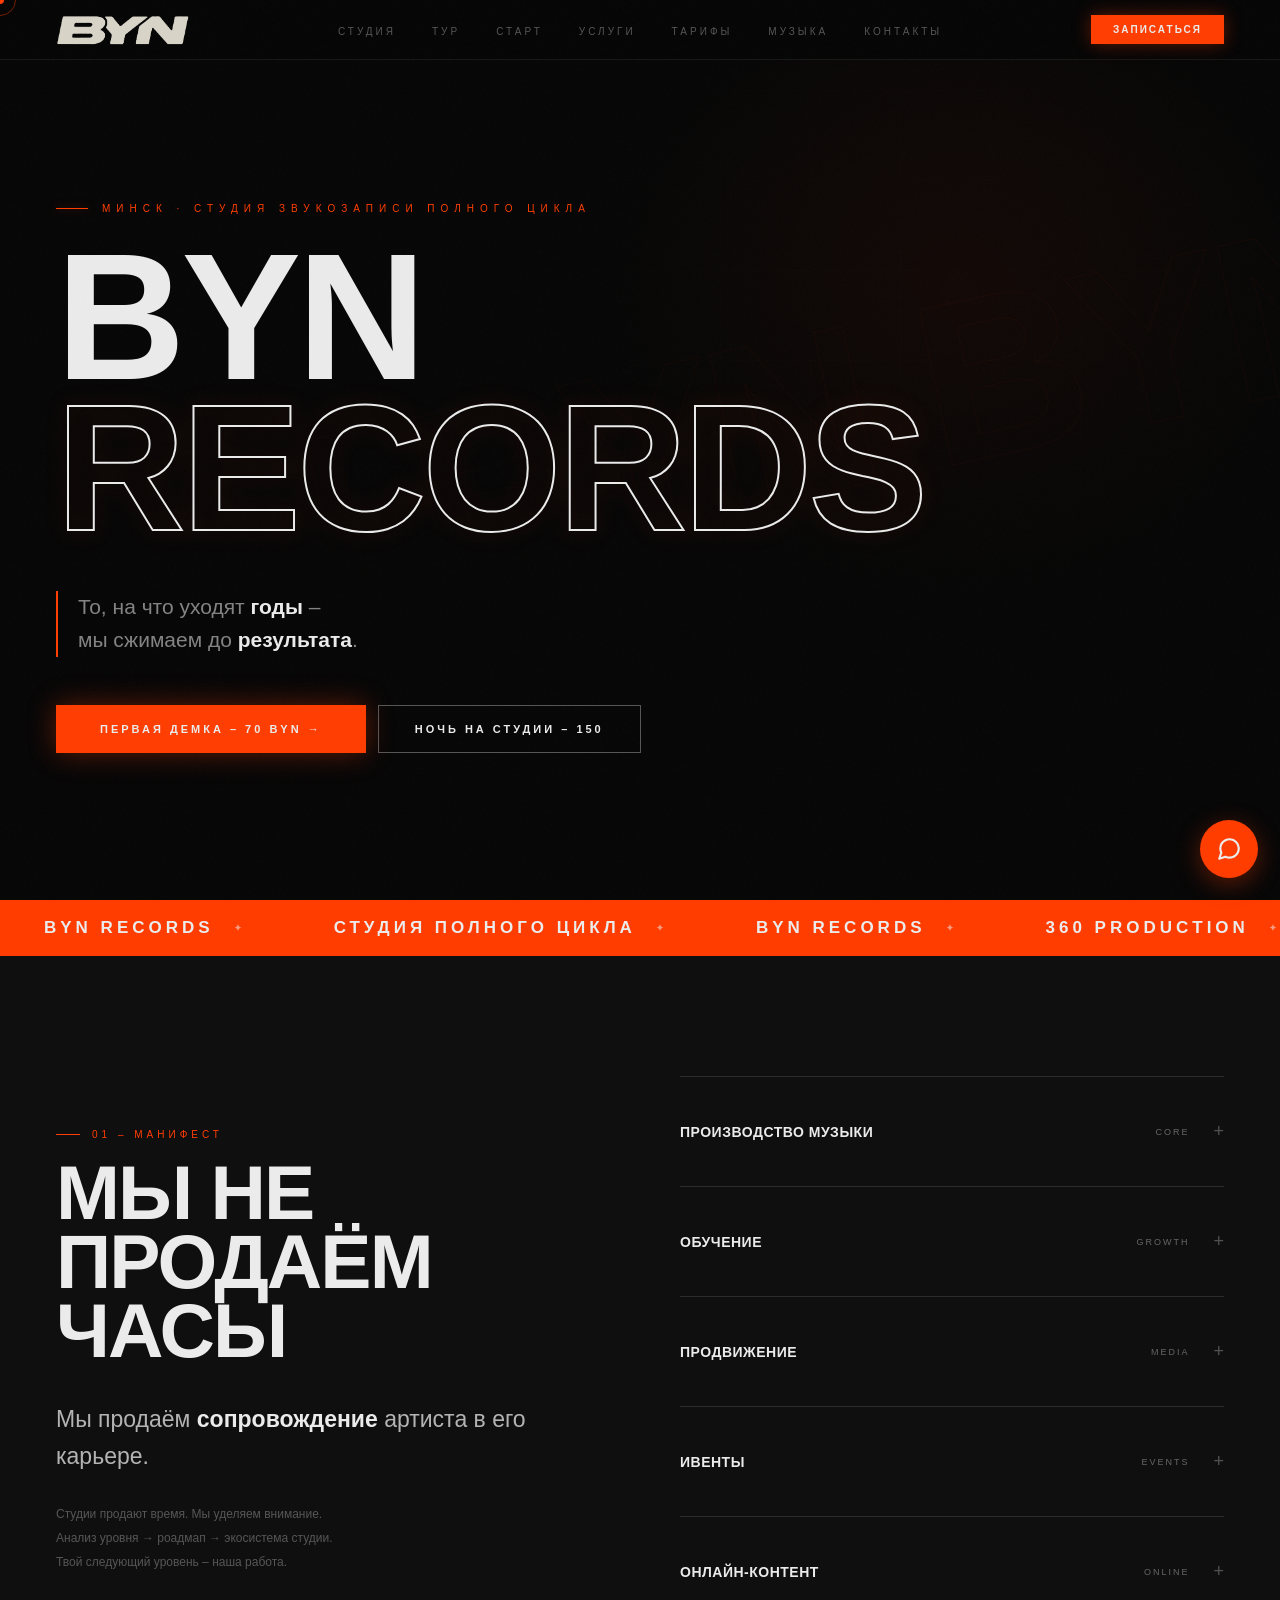
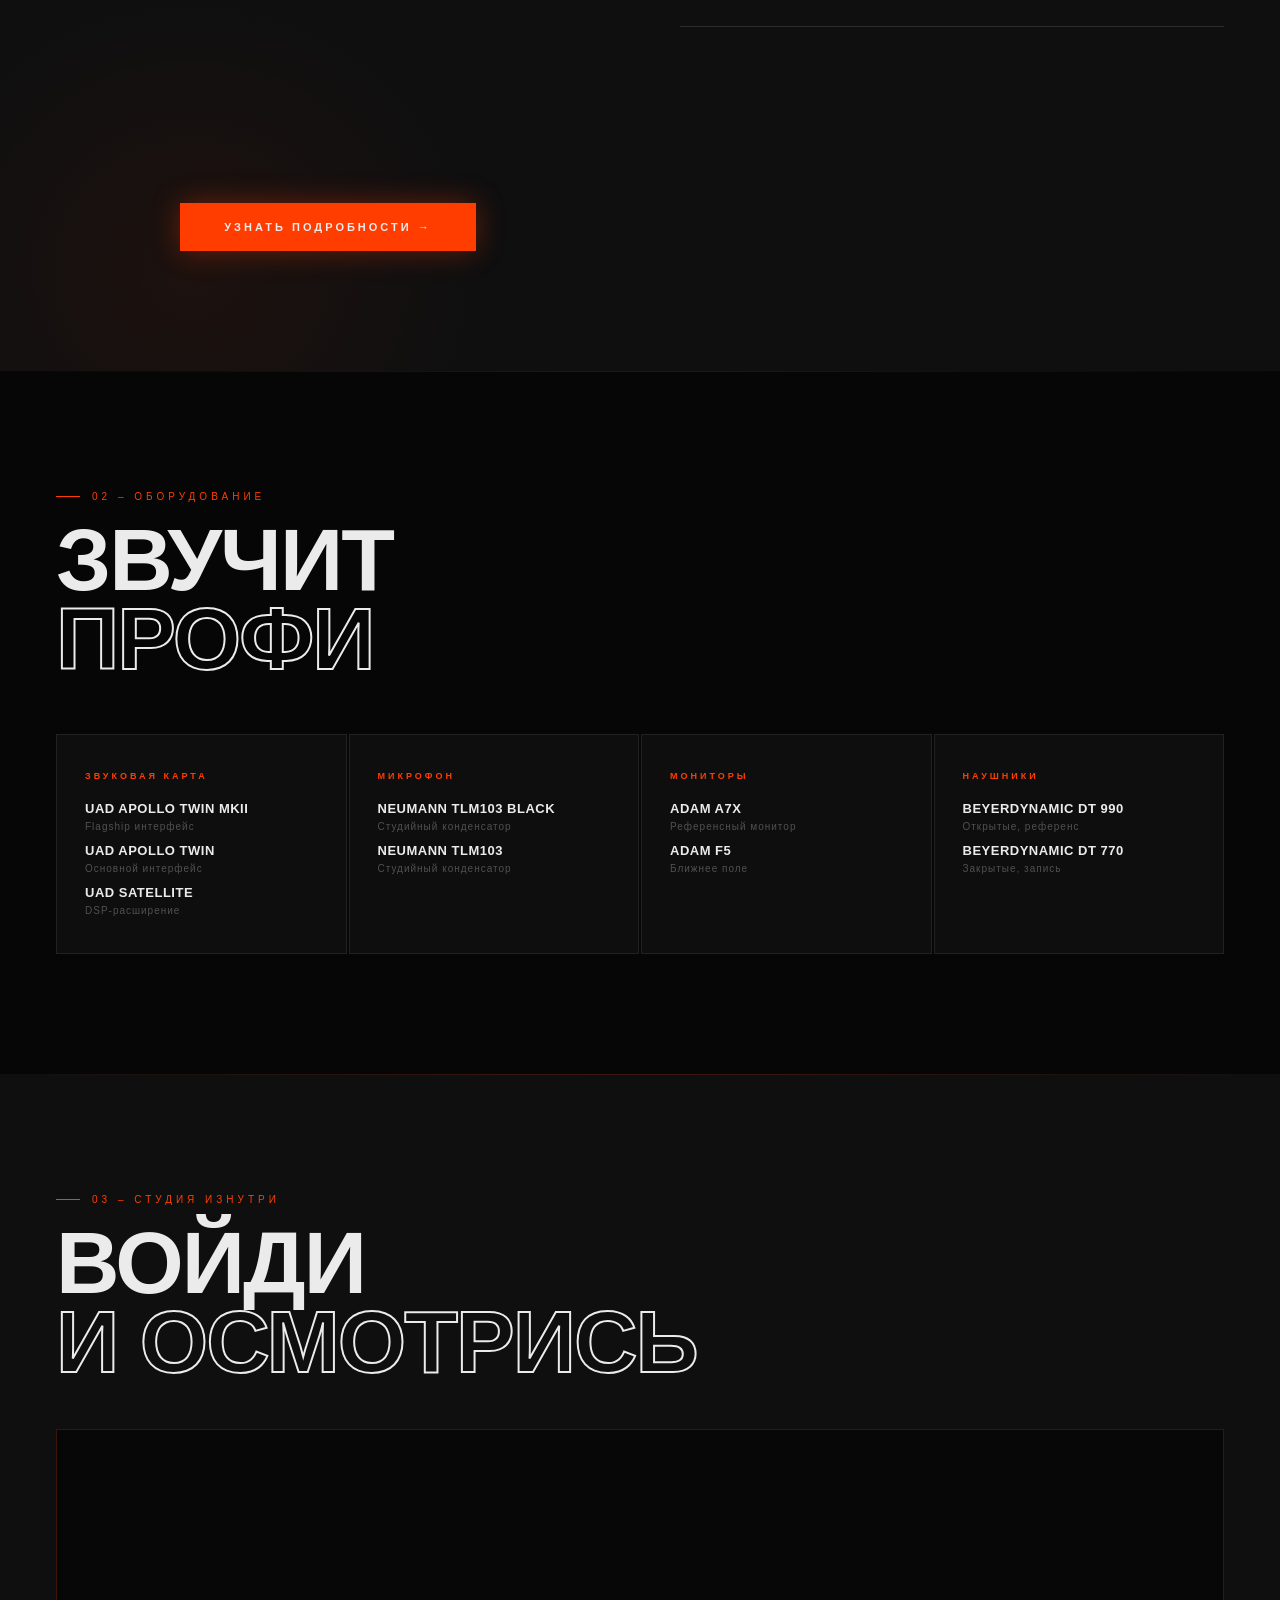
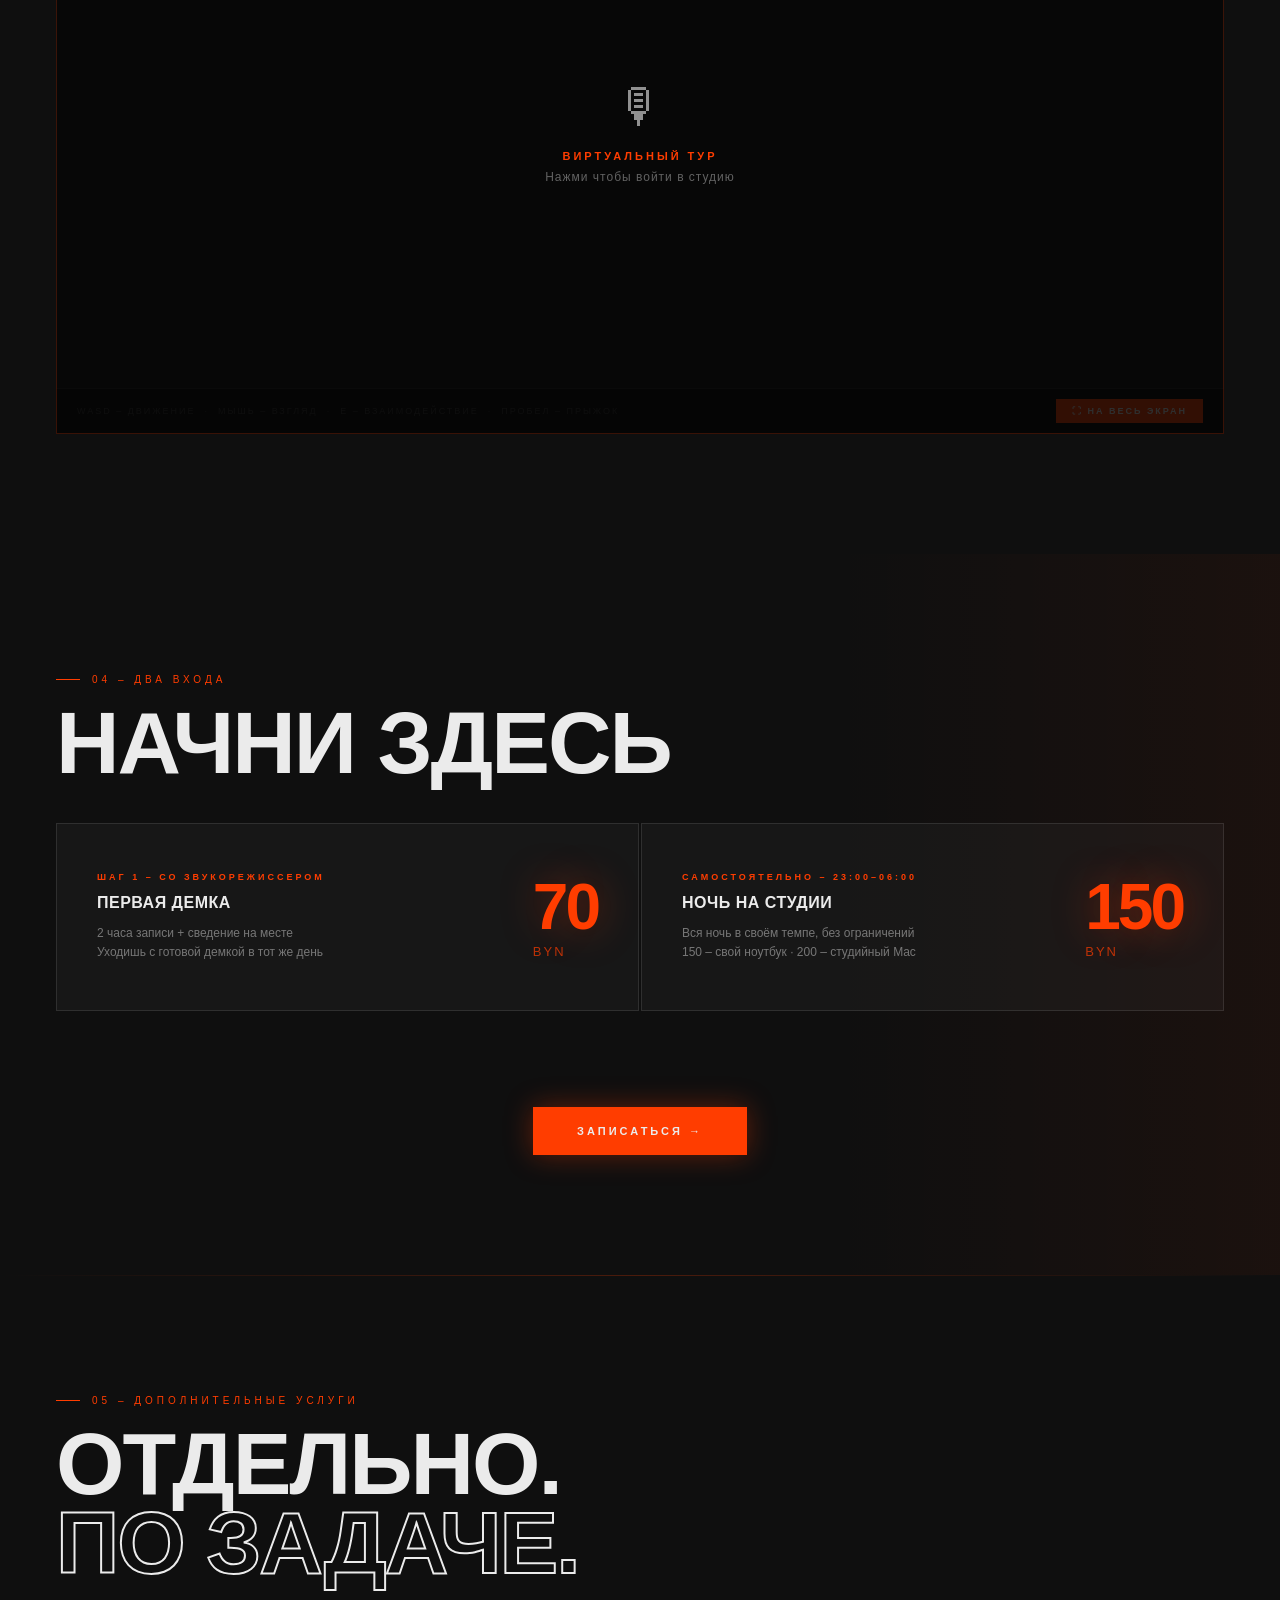
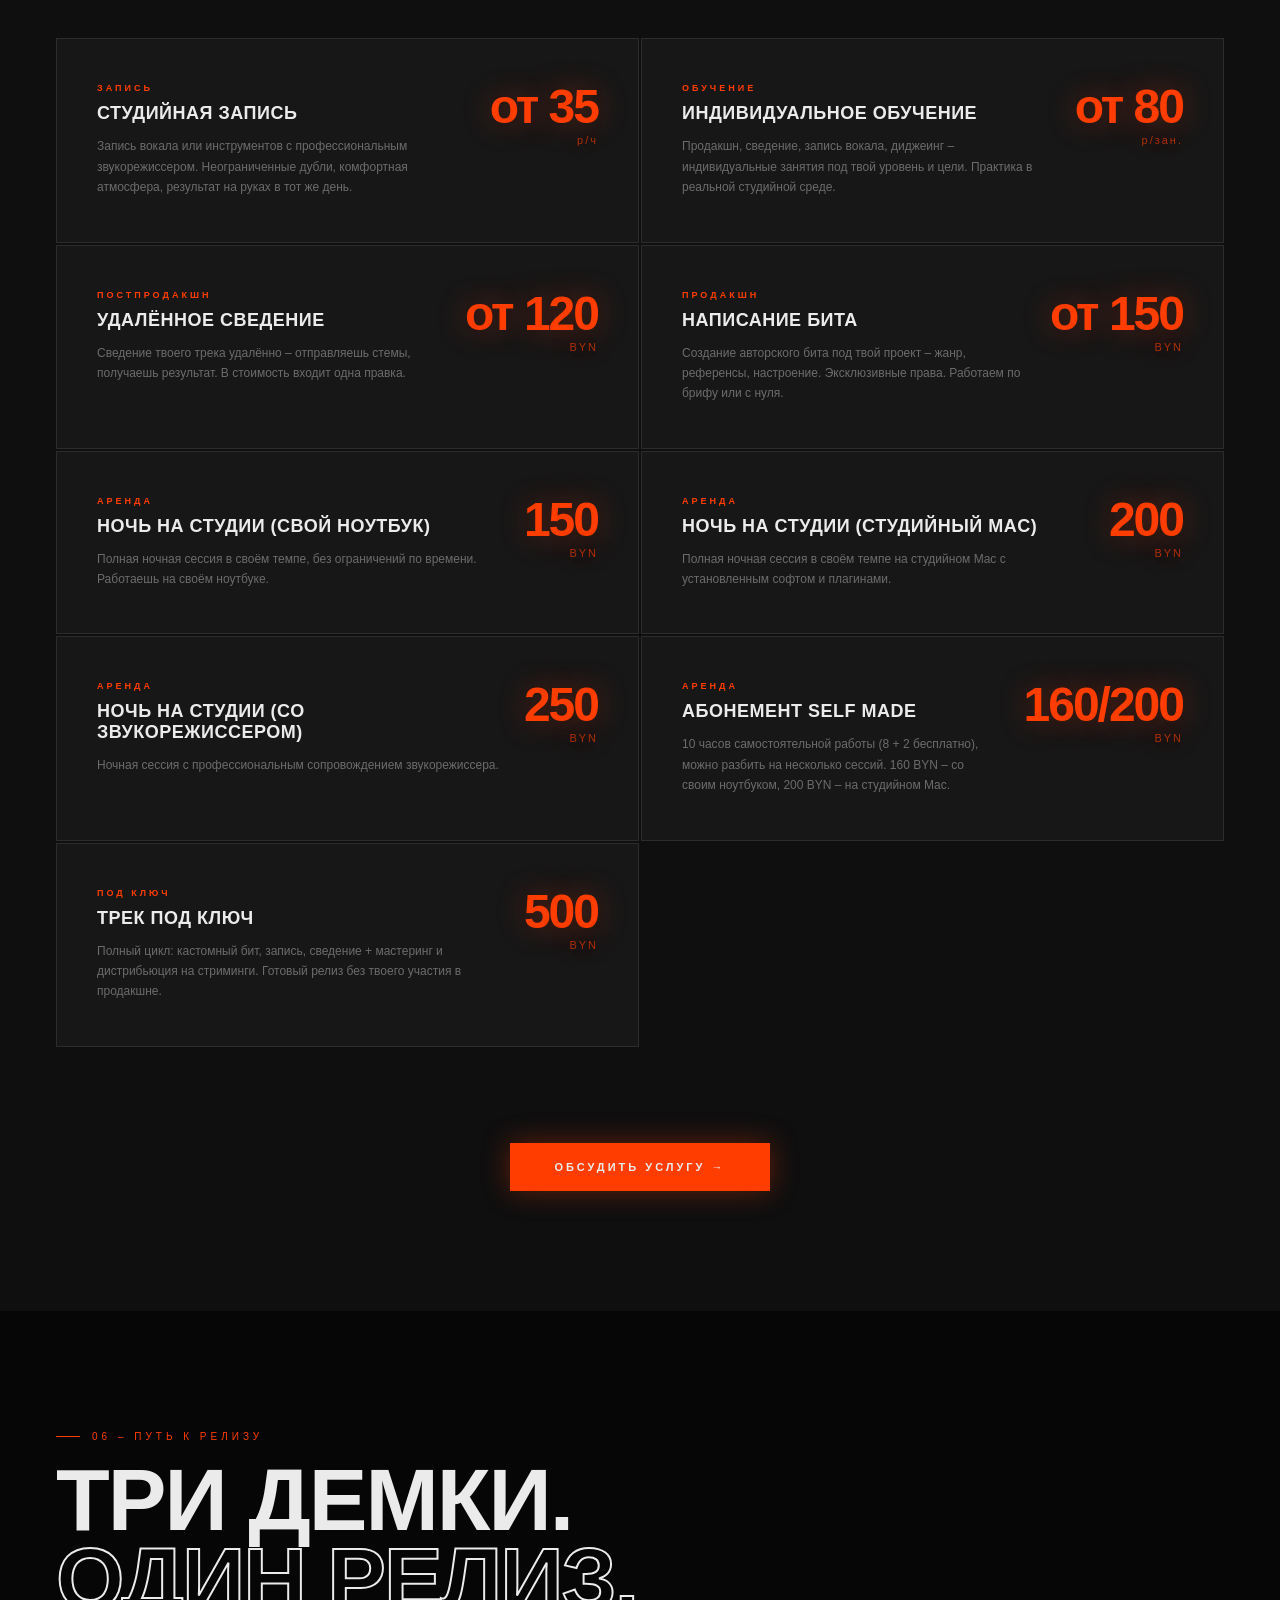
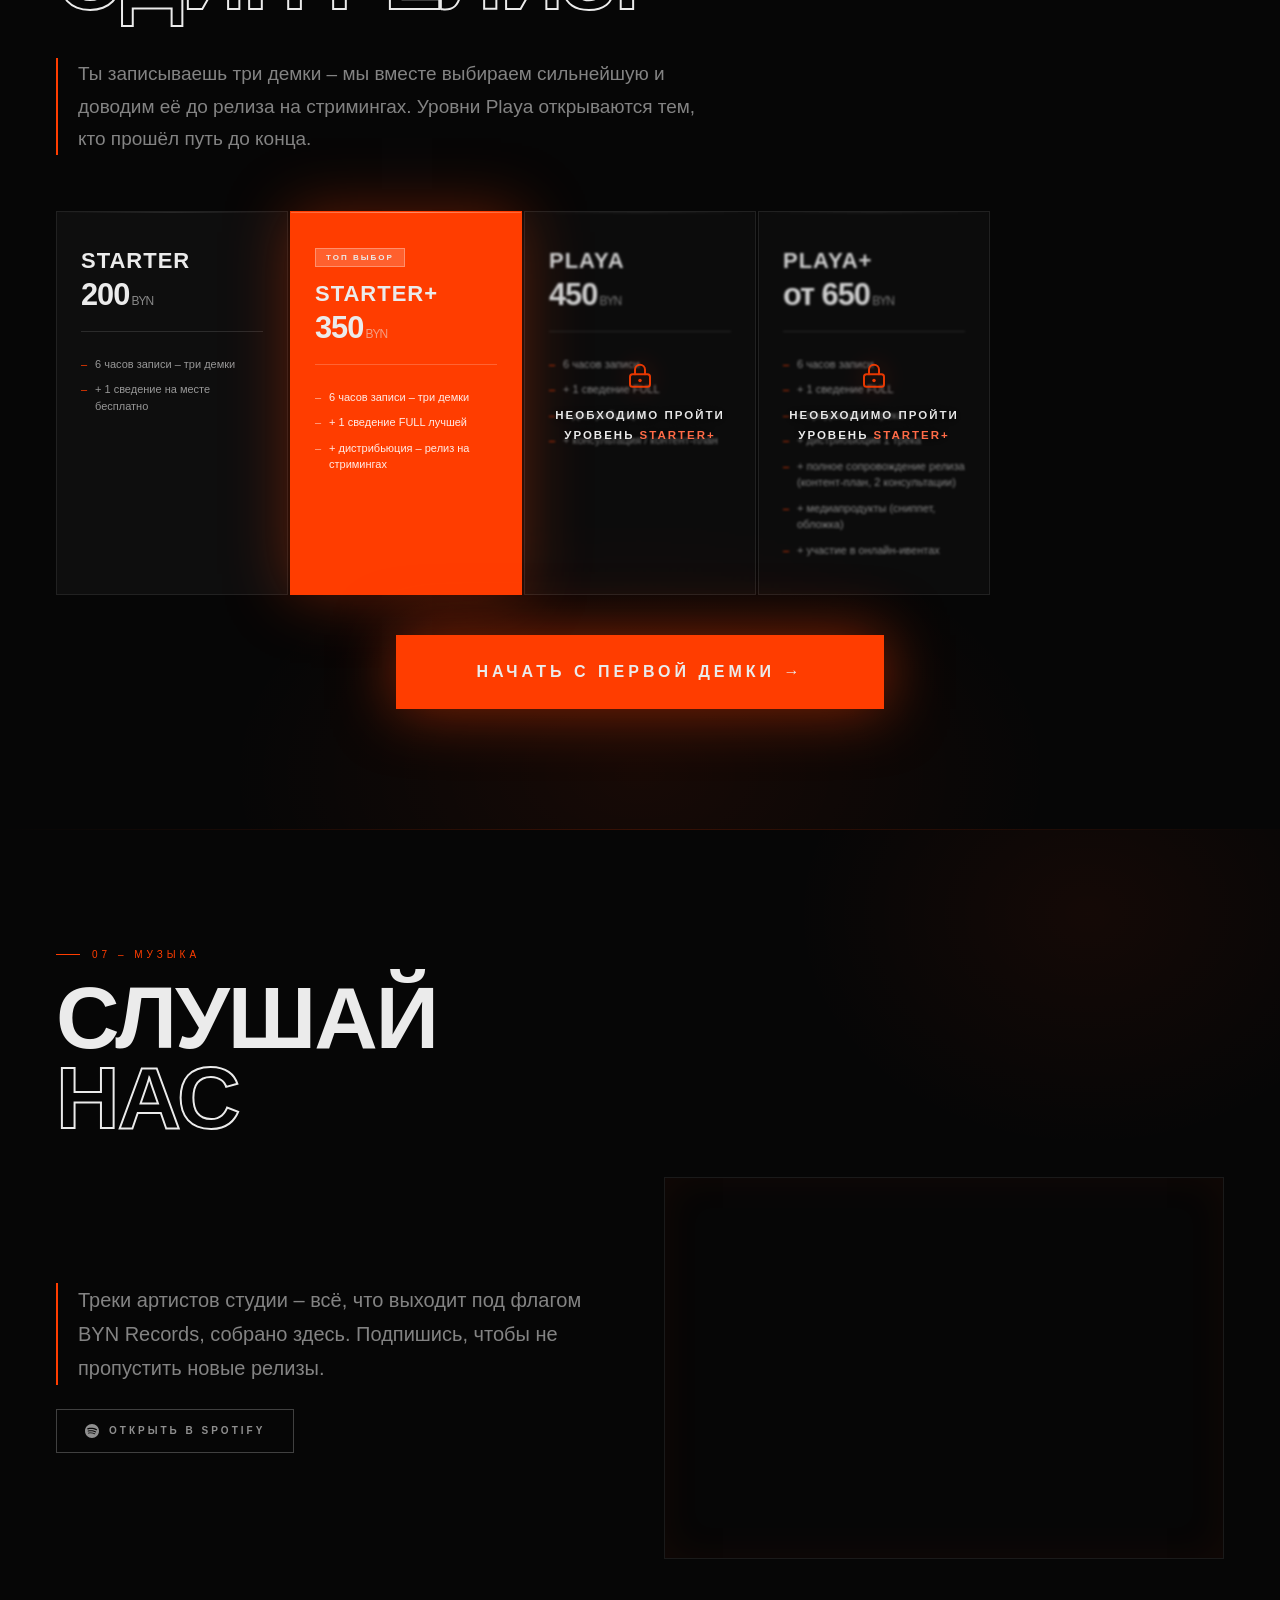
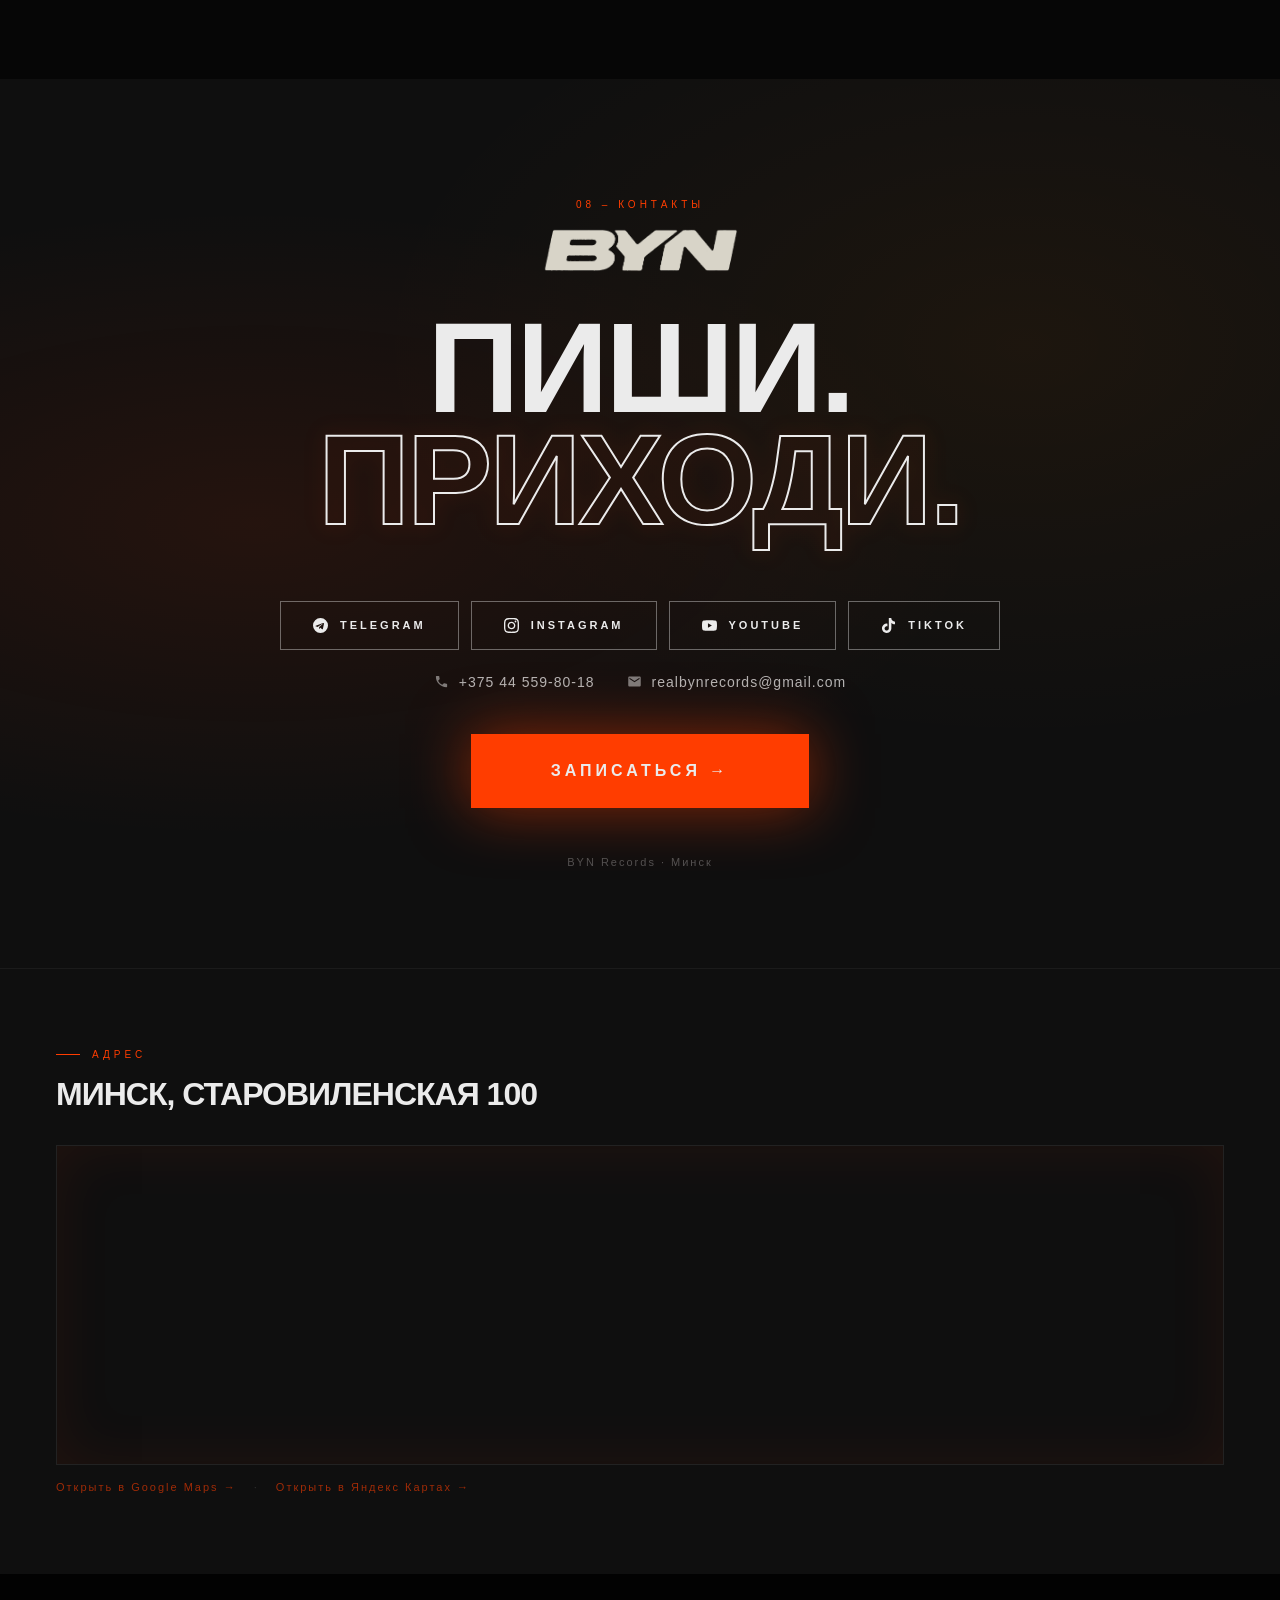
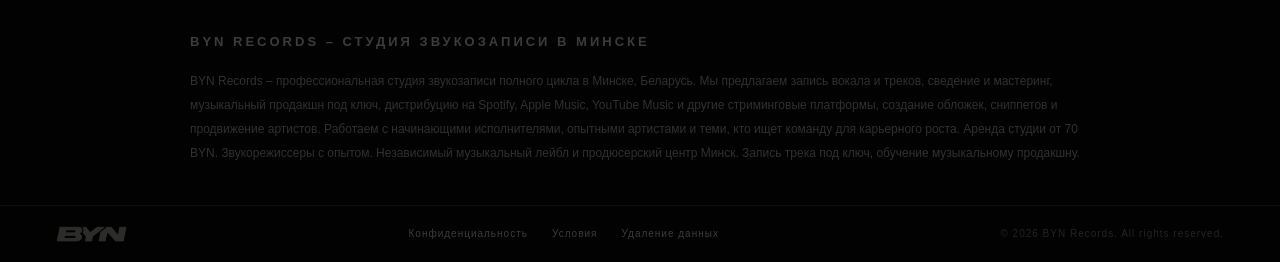
==== commit fd43a97a: "Полировка по правилам impeccable: читаемость замка и базовая гигиена Блюр замка 2px → 1.1px, контент" ====
--- a/index.html
+++ b/index.html
@@ -150,6 +150,16 @@
 ::selection { background:rgba(255,61,0,.4); color:#EBEBEB; }
 ::-moz-selection { background:rgba(255,61,0,.4); color:#EBEBEB; }
 
+/* ─── FOCUS & SCROLLBAR ─── */
+a:focus-visible, button:focus-visible, input:focus-visible, textarea:focus-visible {
+  outline:2px solid #FF3D00; outline-offset:3px;
+}
+html { scrollbar-color:#2a2a2a #060606; scrollbar-width:thin; }
+::-webkit-scrollbar { width:10px; height:10px; }
+::-webkit-scrollbar-track { background:#060606; }
+::-webkit-scrollbar-thumb { background:#2a2a2a; border-radius:5px; border:2px solid #060606; }
+::-webkit-scrollbar-thumb:hover { background:rgba(255,61,0,.6); }
+
 /* ─── VARS & BASE ─── */
 body {
   background:#060606;
@@ -440,29 +450,29 @@
 }
 .t-price sub { font-size:12px; font-weight:400; vertical-align:baseline; opacity:.55; }
 .t-items { display:flex; flex-direction:column; gap:9px; flex:1; }
-.t-item { font-size:11px; font-weight:300; line-height:1.5; color:rgba(235,235,235,.5); padding-left:14px; position:relative; }
+.t-item { font-size:11px; font-weight:300; line-height:1.5; color:rgba(235,235,235,.62); padding-left:14px; position:relative; }
 .t-item::before { content:'–'; position:absolute; left:0; color:#FF3D00; }
 
-.tariff.hot .t-item { color:rgba(255,255,255,.75); }
+.tariff.hot .t-item { color:rgba(255,255,255,.9); }
 .tariff.hot .t-item::before { color:rgba(255,255,255,.6); }
 .tariff.hot .t-price { border-bottom-color:rgba(255,255,255,.2); }
 
-.tariff.locked .t-name, .tariff.locked .t-price, .tariff.locked .t-items { opacity:.85; }
+.tariff.locked .t-name, .tariff.locked .t-price, .tariff.locked .t-items { opacity:.95; }
 .tariff.locked:hover { transform:none; border-color:rgba(255,255,255,.08); background:rgba(255,255,255,.03); }
 .t-lock {
   position:absolute; inset:0; z-index:3;
   display:flex; flex-direction:column; align-items:center; justify-content:center; gap:14px;
-  background:rgba(6,6,6,.15);
-  backdrop-filter:blur(2px); -webkit-backdrop-filter:blur(2px);
+  background:rgba(6,6,6,.08);
+  backdrop-filter:blur(1.1px); -webkit-backdrop-filter:blur(1.1px);
   padding:24px; text-align:center;
 }
 .t-lock span { text-shadow:0 1px 10px rgba(6,6,6,.95), 0 0 24px rgba(6,6,6,.85); }
 .t-lock svg { width:30px; height:30px; opacity:.9; filter:drop-shadow(0 0 12px rgba(255,61,0,.4)); }
 .t-lock span {
-  font-size:10px; font-weight:700; letter-spacing:2.5px; text-transform:uppercase;
-  color:rgba(235,235,235,.85); line-height:1.8; max-width:230px;
-}
-.t-lock span b { color:#FF3D00; font-weight:700; }
+  font-size:11.5px; font-weight:700; letter-spacing:2px; text-transform:uppercase;
+  color:#EBEBEB; line-height:1.8; max-width:250px;
+}
+.t-lock span b { color:#FF6B47; font-weight:700; }
 
 .t-cta { margin-top:40px; display:flex; justify-content:center; position:relative; z-index:2; }
 
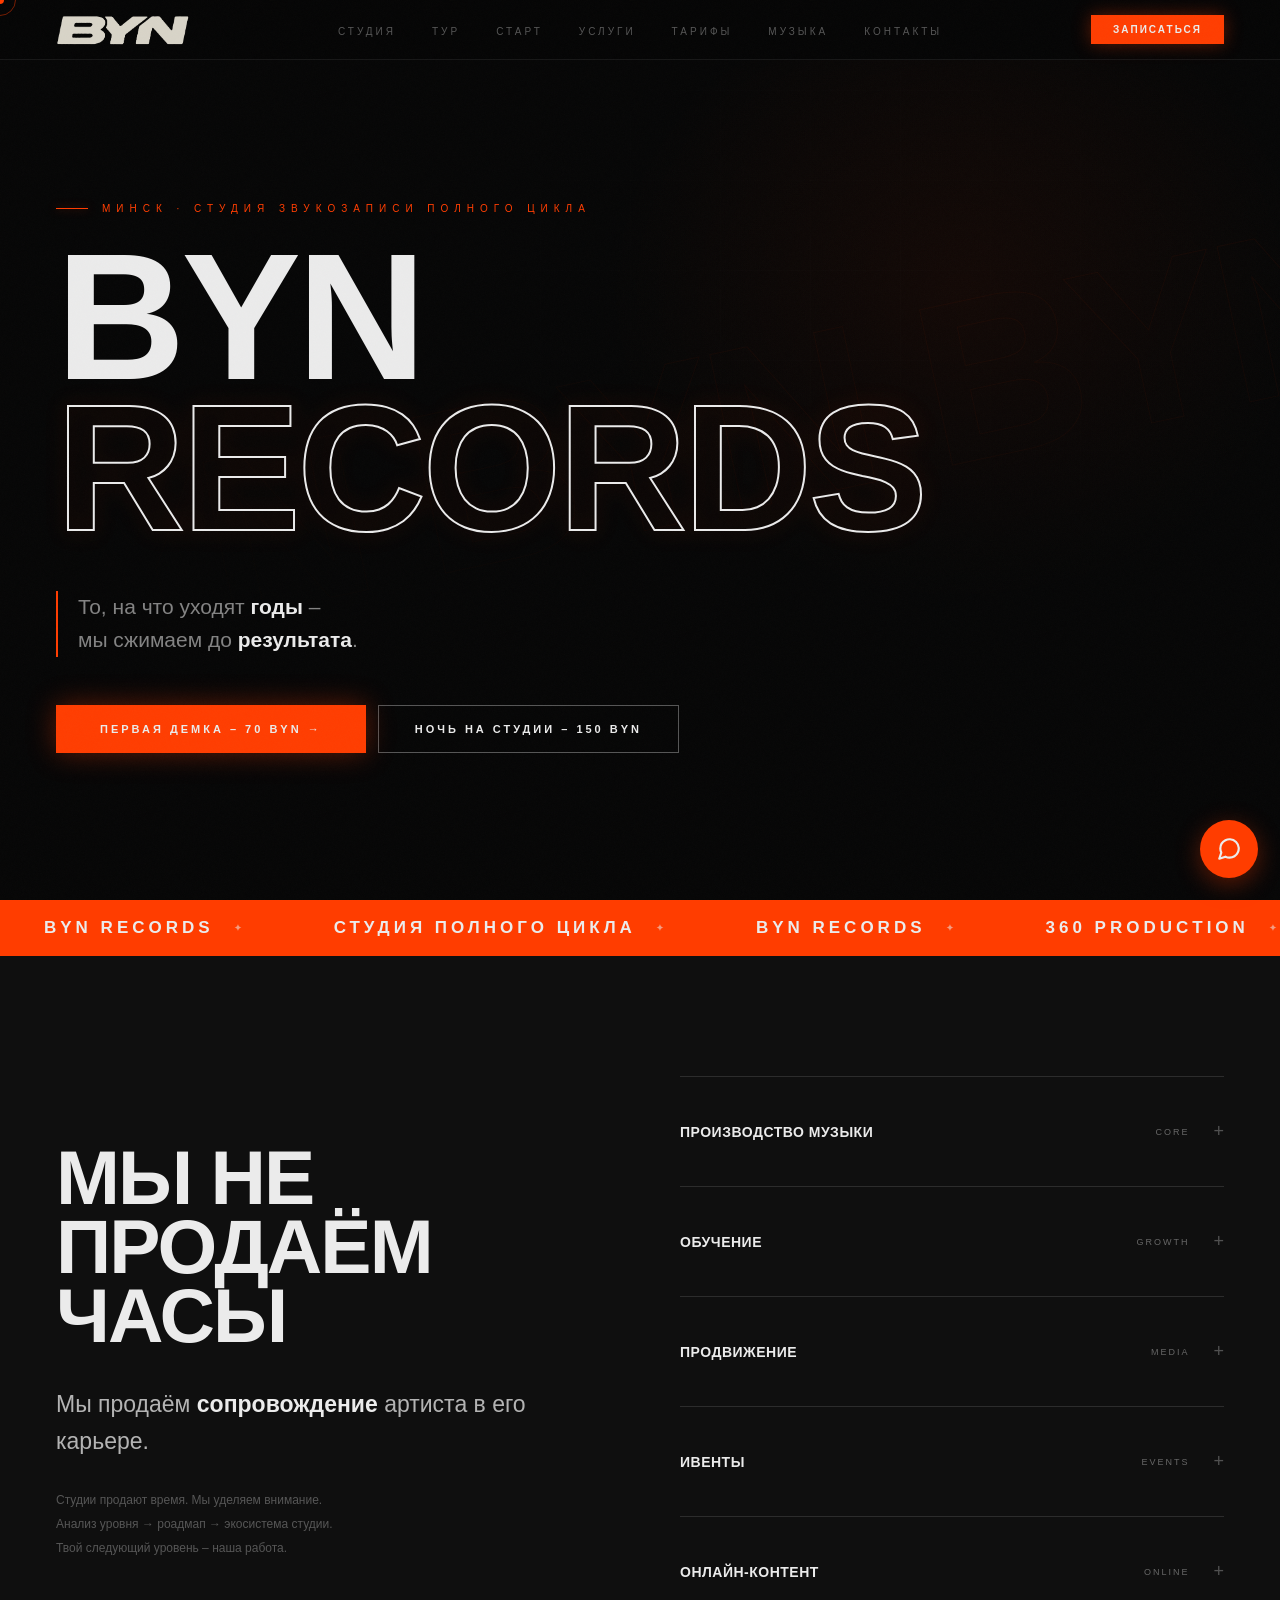
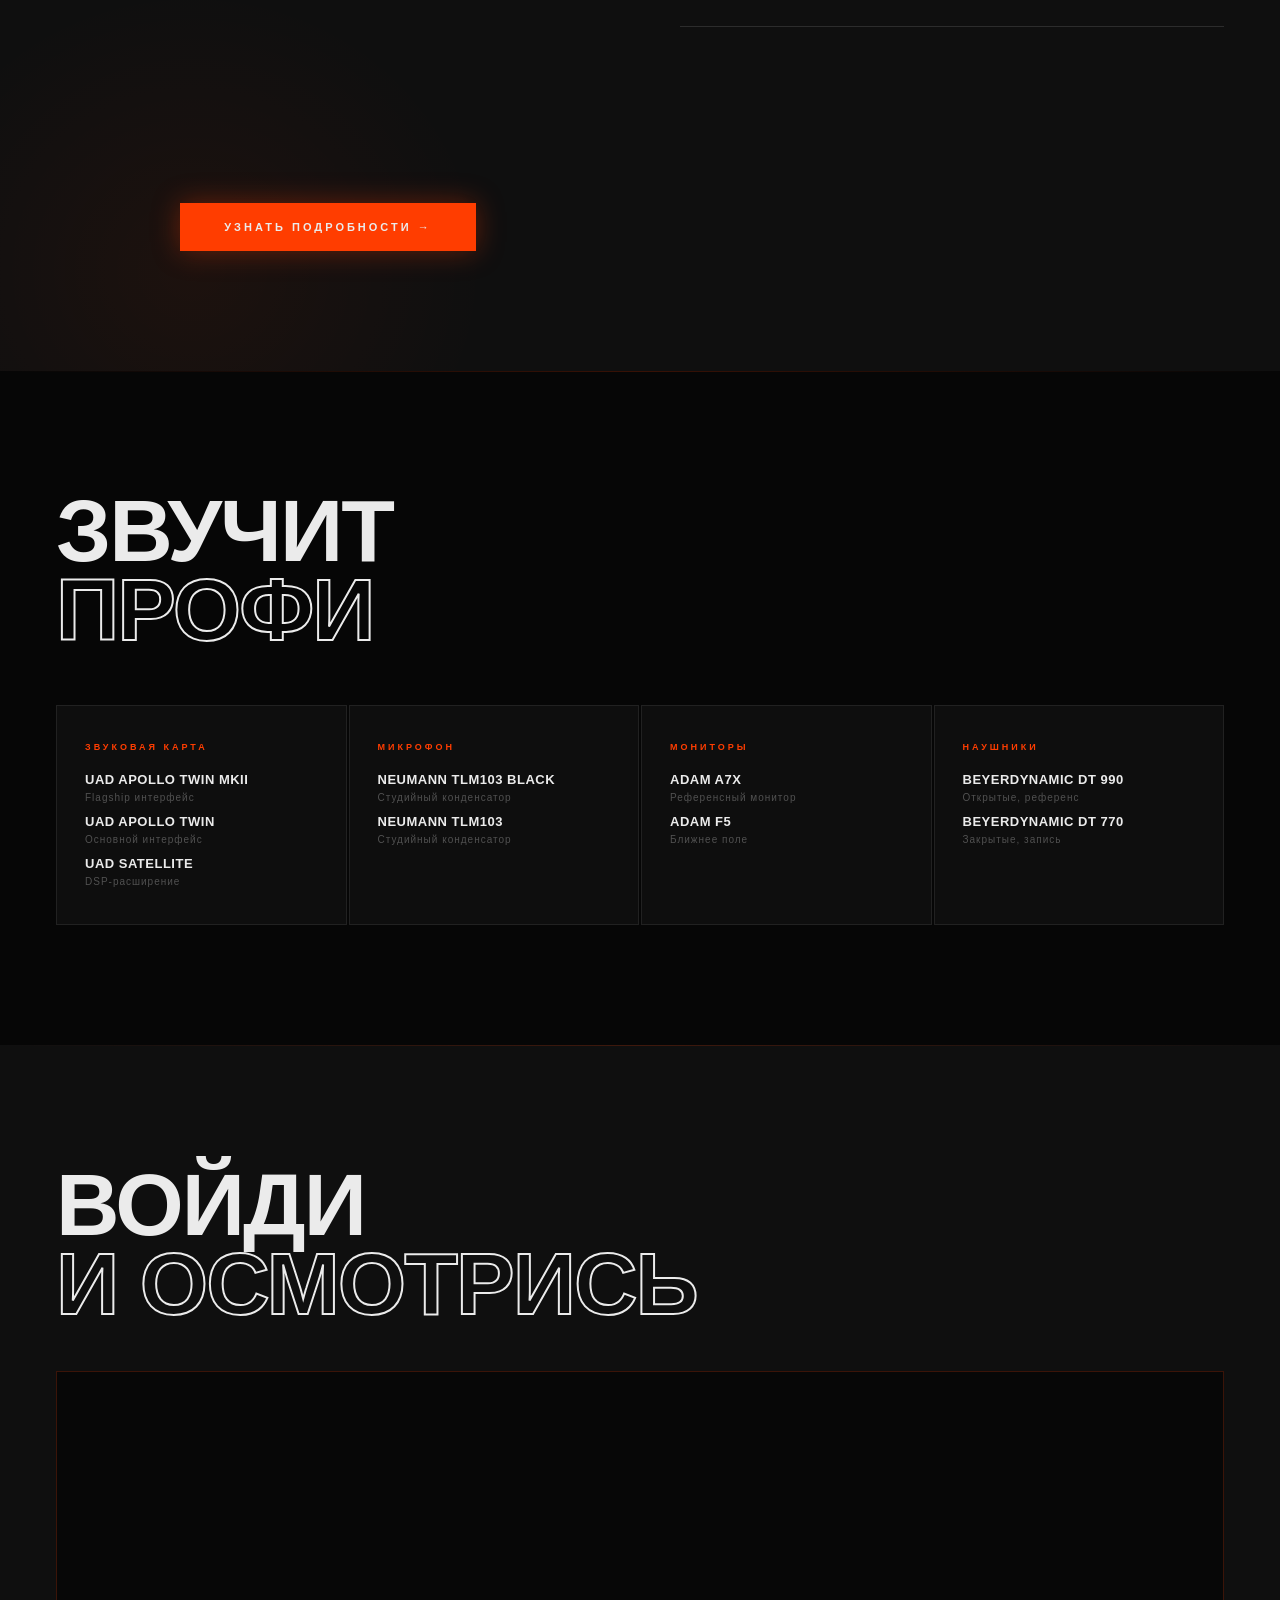
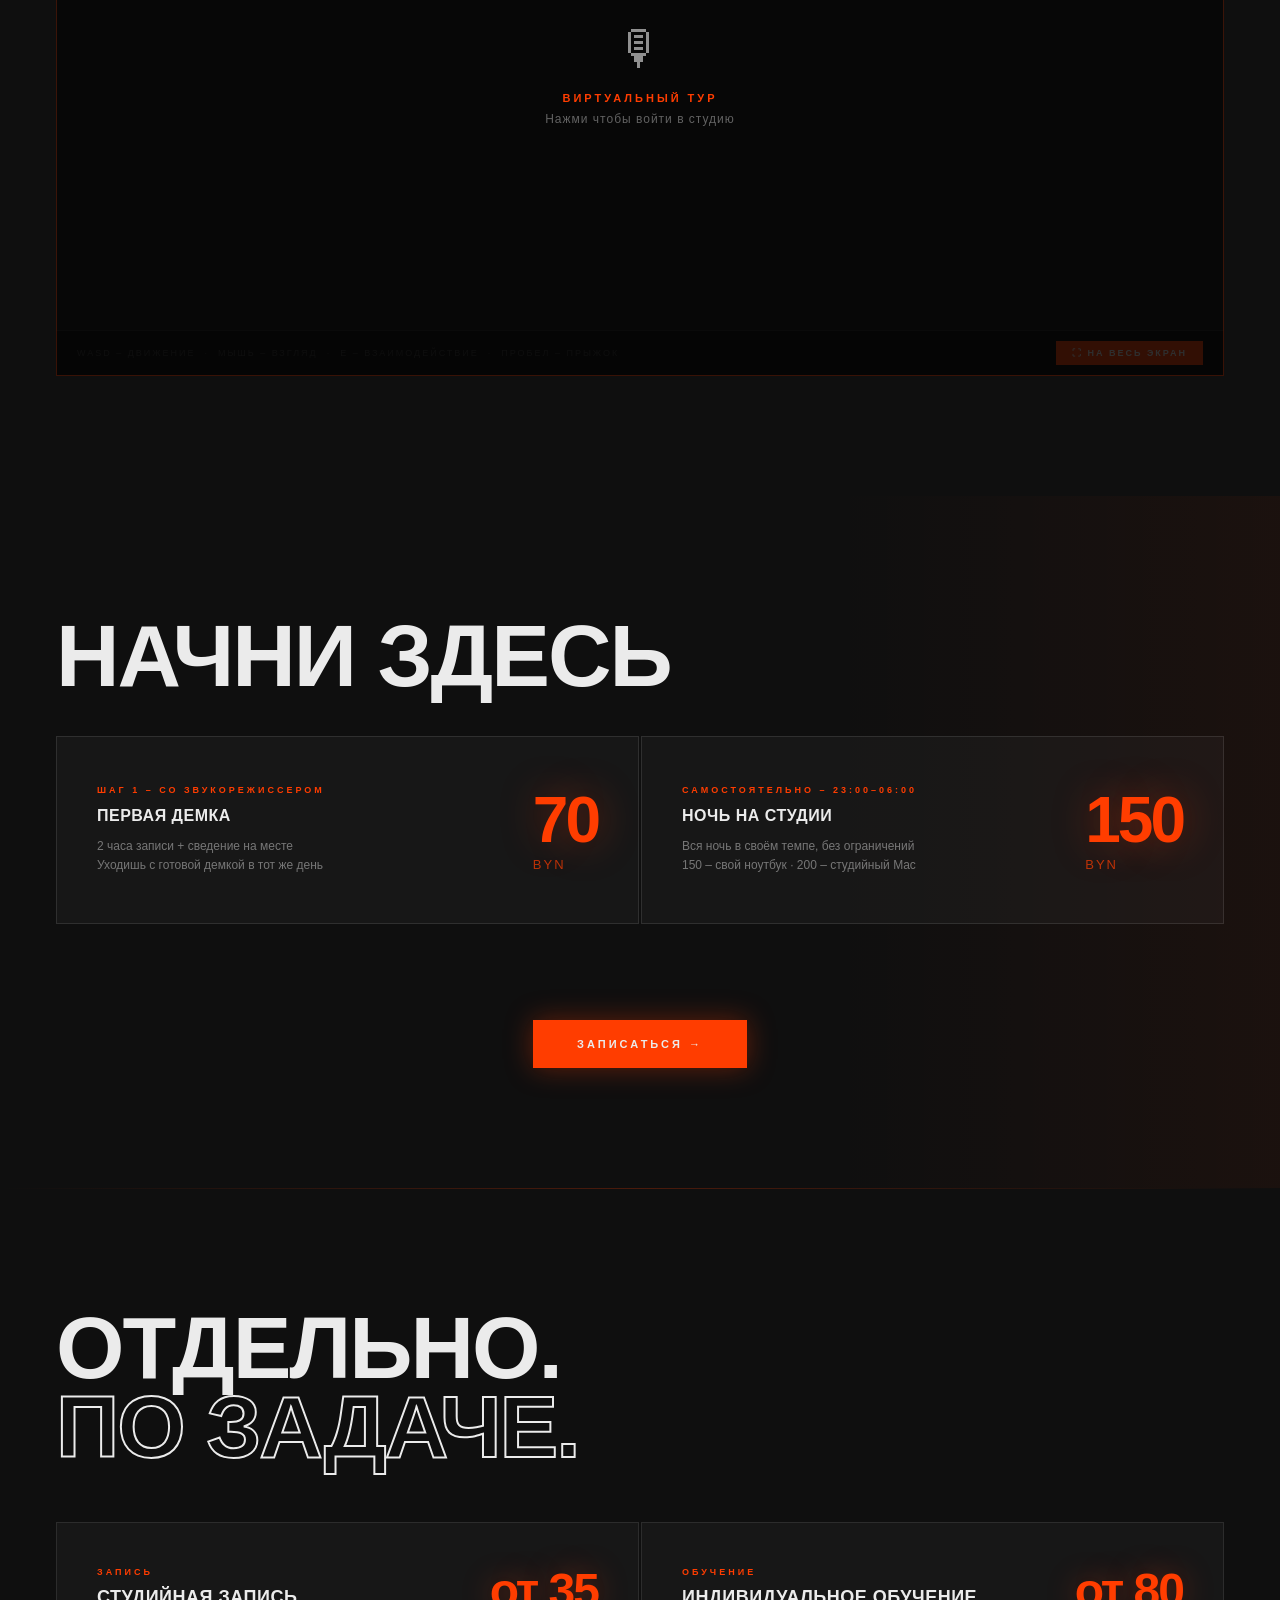
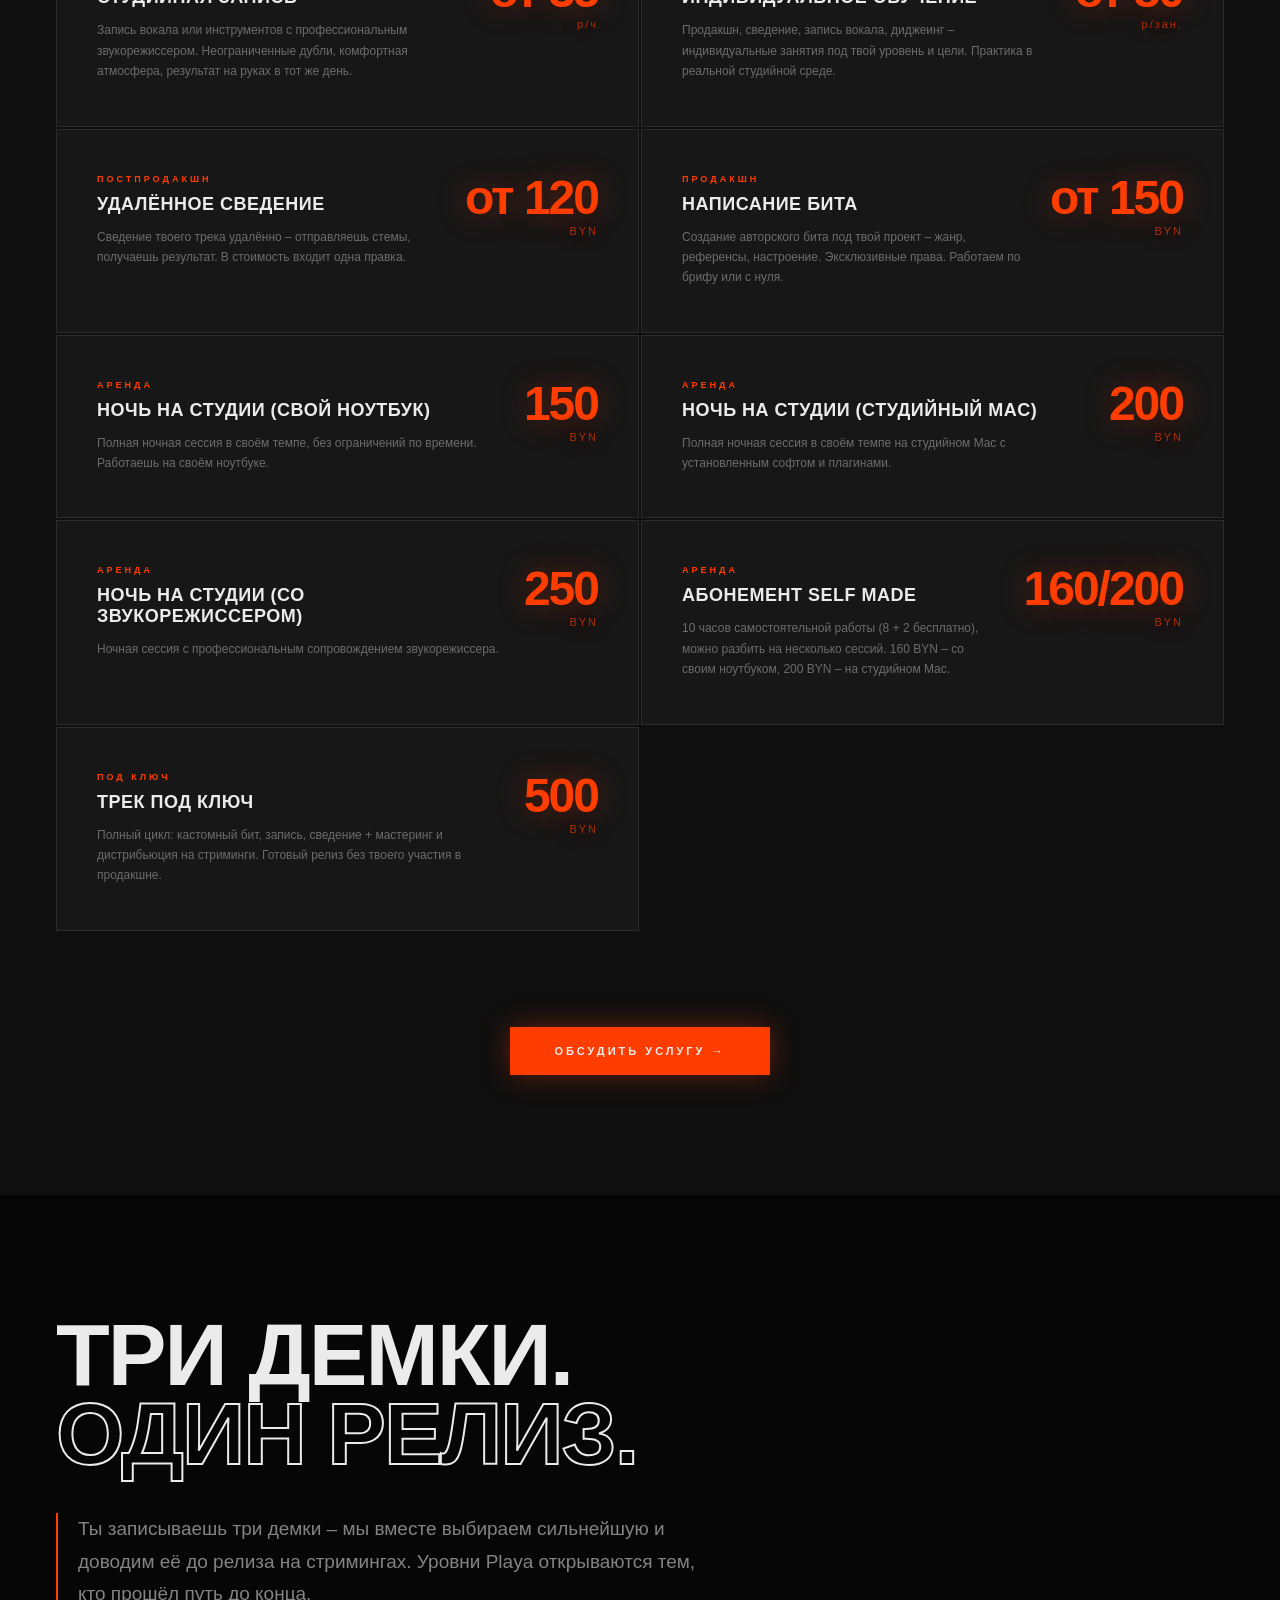
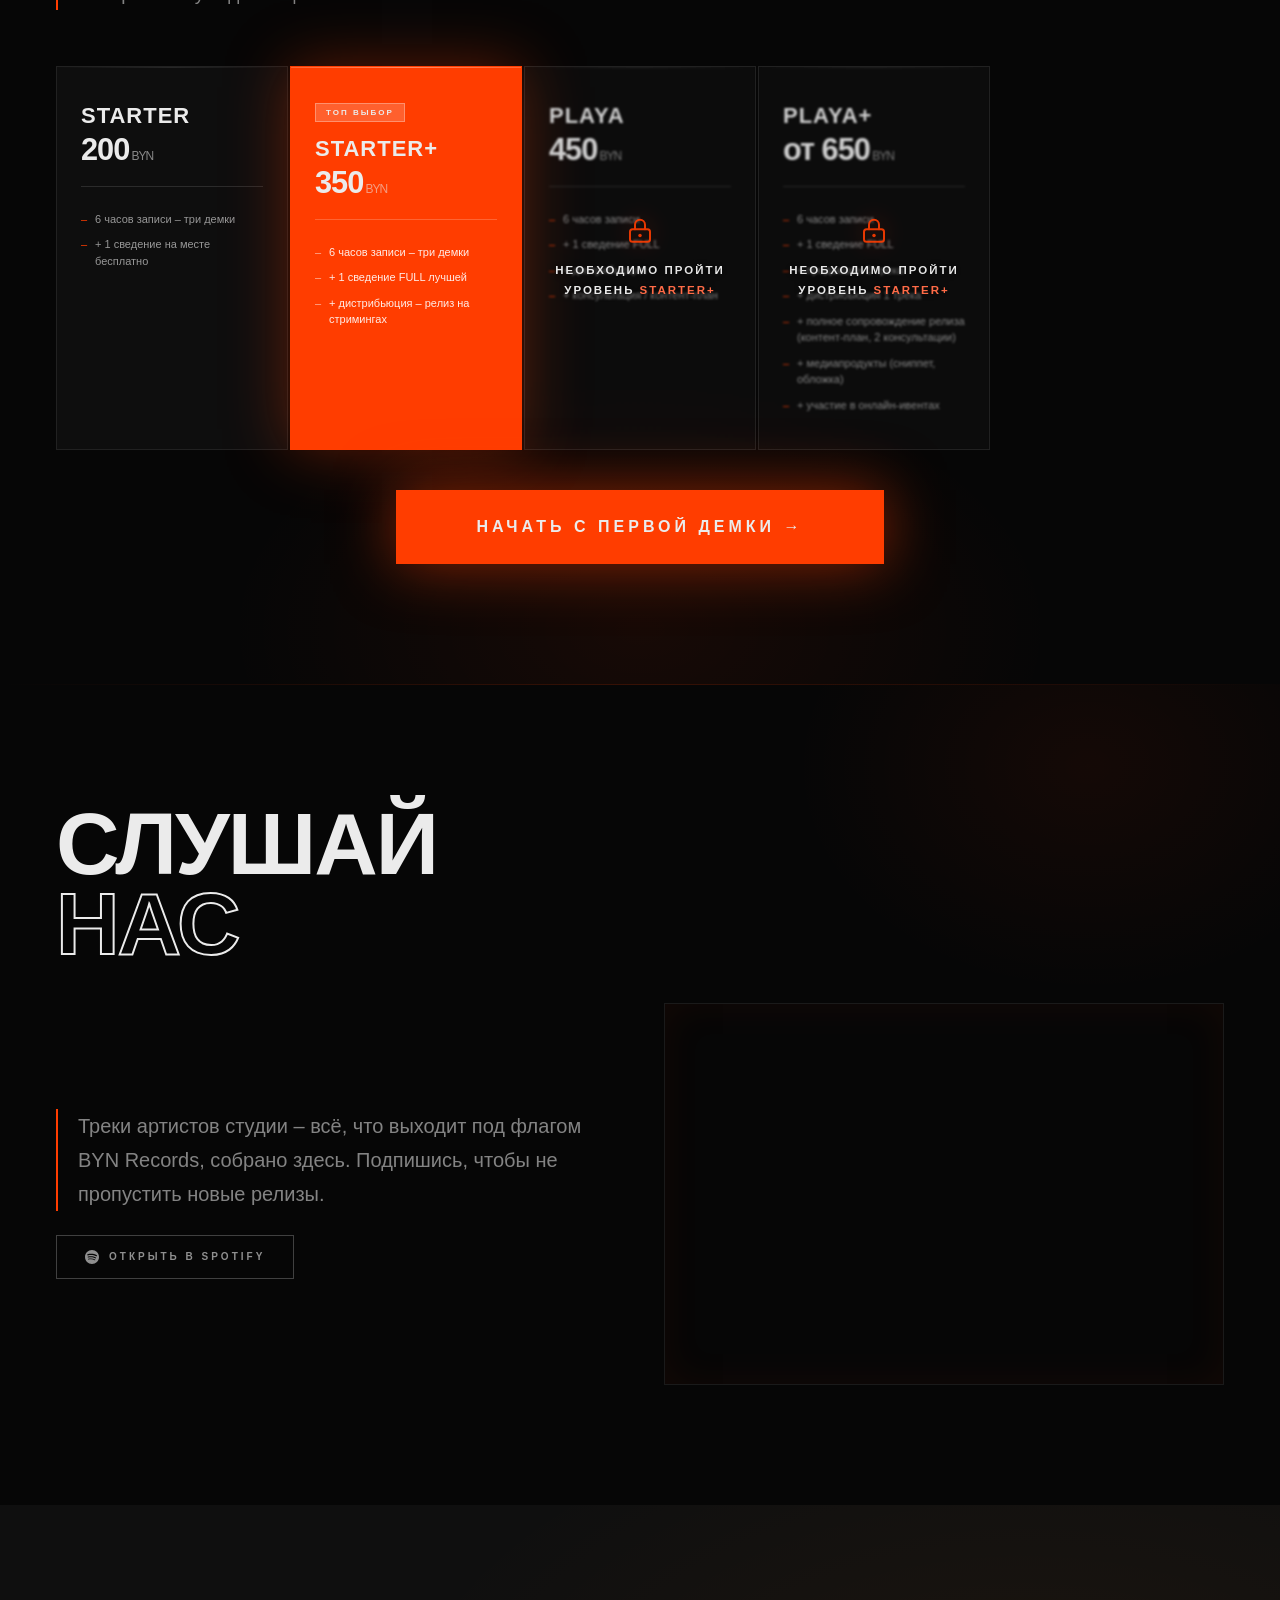
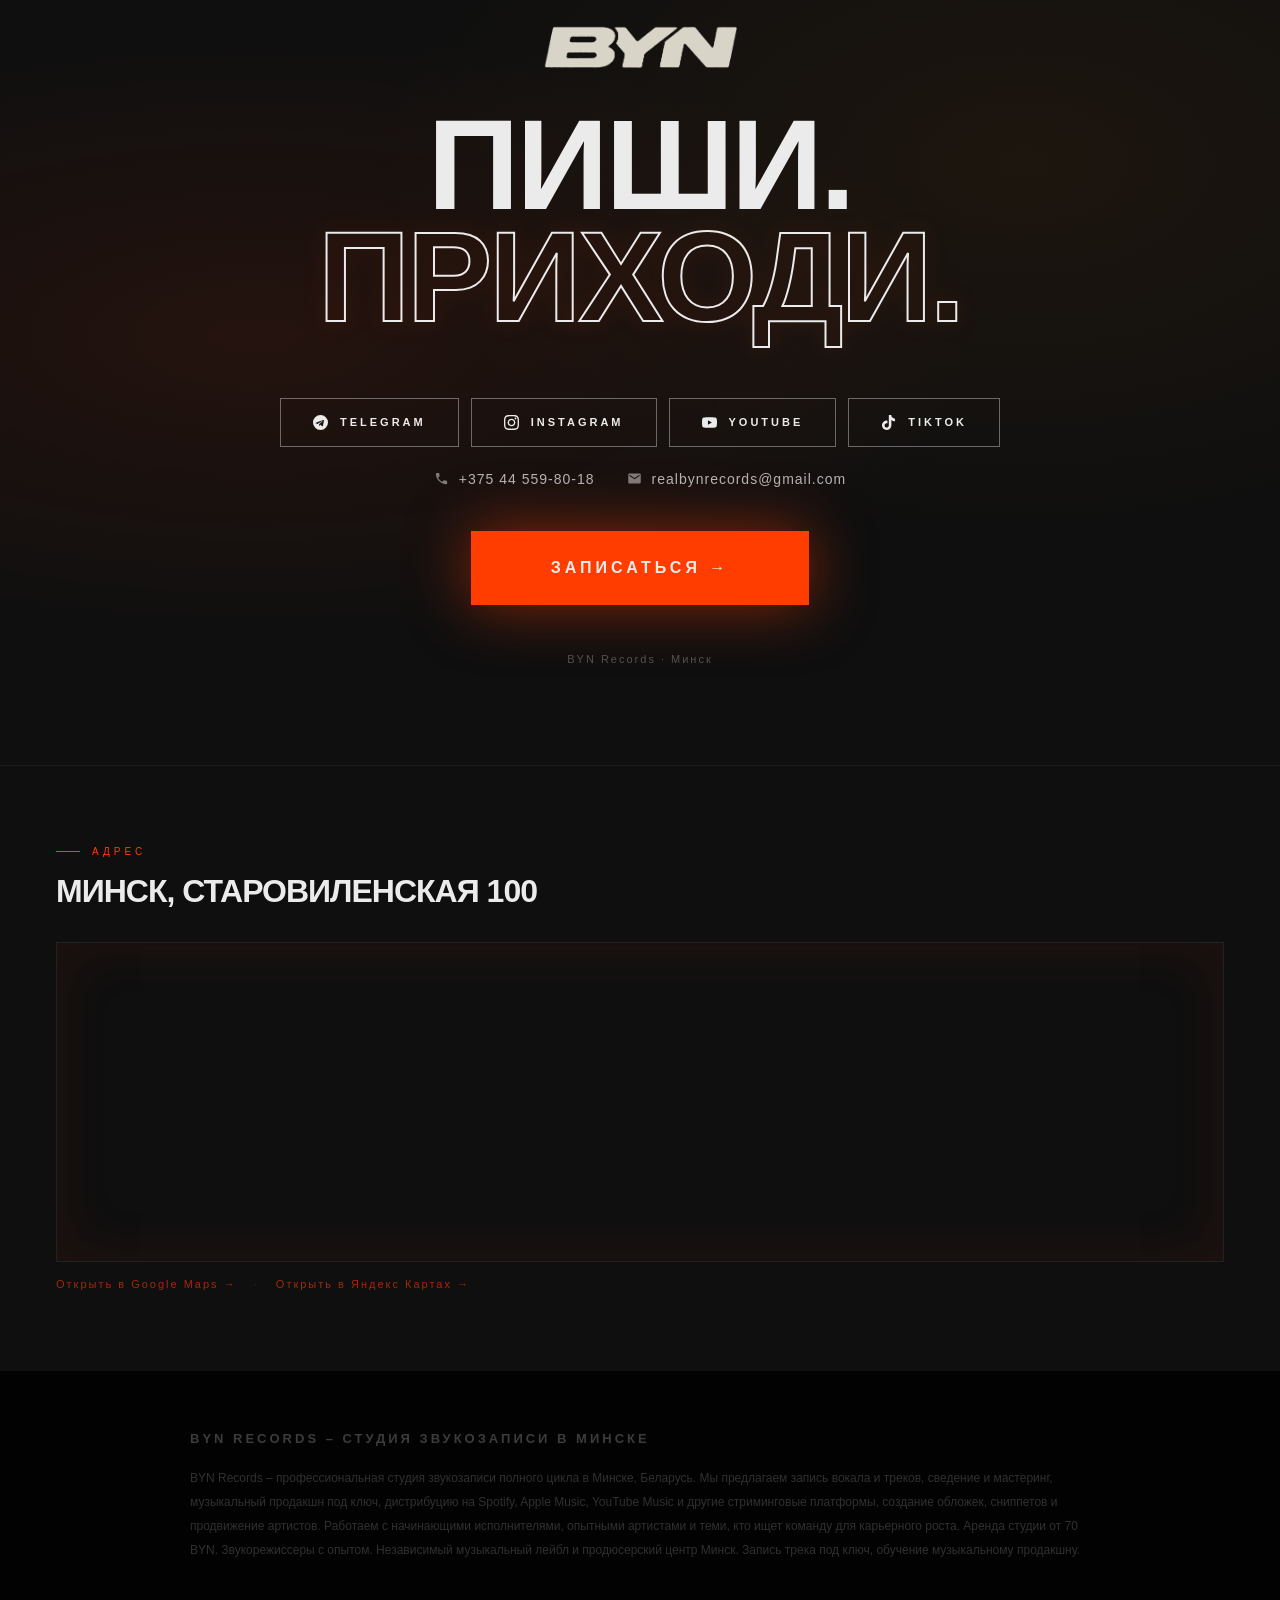
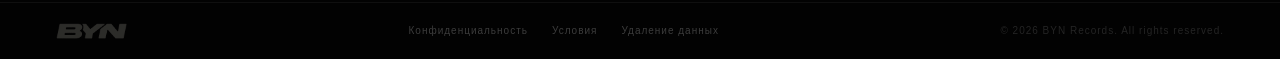
==== commit e95304a4: "Фикс бургер-меню, BYN в кнопке ночи, снятие номерных меток, полировка чата Бургер: оверлей меню опущ" ====
--- a/index.html
+++ b/index.html
@@ -687,7 +687,7 @@
 
 /* ── MOBILE MENU OVERLAY ── */
 #mobile-menu {
-  position:fixed; inset:0; z-index:550;
+  position:fixed; inset:0; z-index:450;
   background:#060606;
   display:flex; flex-direction:column; justify-content:center; align-items:center;
   opacity:0; pointer-events:none;
@@ -778,7 +778,7 @@
     <p class="hero-sub sr">То, на что уходят <strong>годы</strong> –<br>мы сжимаем до <strong>результата</strong>.</p>
     <div class="hero-btns sr">
       <a class="btn" href="https://ig.me/m/byn.records" target="_blank" rel="noopener" onclick="gtag('event','conversion',{'send_to':'AW-18045514691/qfwhCL2biJEcEMPn4pxD'});">Первая демка – 70 BYN &rarr;</a>
-      <a class="btn-ghost" href="#entry">Ночь на студии – 150</a>
+      <a class="btn-ghost" href="#entry">Ночь на студии – 150 BYN</a>
     </div>
   </div>
 </section>
@@ -799,7 +799,6 @@
 <section id="about" aria-label="О студии BYN Records">
   <div class="about-glow"></div>
   <div style="position:relative;z-index:2" class="sr">
-    <p class="eyebrow">01 – Манифест</p>
     <h2 class="about-headline" aria-label="Студия звукозаписи BYN Records – не просто часы, а карьерное сопровождение">Мы не<br>продаём<br>часы</h2>
     <p class="about-belief">Мы продаём <strong>сопровождение</strong> артиста в его карьере.</p>
     <p class="about-note">Студии продают время. Мы уделяем внимание.<br>Анализ уровня → роадмап → экосистема студии.<br>Твой следующий уровень – наша работа.</p>
@@ -836,7 +835,6 @@
 <!-- EQUIPMENT -->
 <section id="equipment" aria-label="Оборудование студии BYN Records">
   <div style="position:relative;z-index:2">
-    <p class="eyebrow sr">02 – Оборудование</p>
     <h2 class="sec-h sr">Звучит<br><span style="-webkit-text-stroke:2px #EBEBEB;color:transparent">профи</span></h2>
     <div class="eq-grid">
       <div class="eq-card sr">
@@ -876,7 +874,6 @@
 <section id="tour" aria-label="Виртуальный тур по студии BYN Records" style="padding:120px 56px;background:#0F0F0F;position:relative;overflow:hidden;">
   <div style="position:absolute;top:0;left:0;right:0;height:1px;background:linear-gradient(90deg,transparent,rgba(255,61,0,.2),transparent);pointer-events:none;"></div>
   <div style="position:relative;z-index:2;max-width:1200px;margin:0 auto;">
-    <p class="eyebrow sr">03 – Студия изнутри</p>
     <h2 class="sec-h sr">Войди<br><span style="-webkit-text-stroke:2px #EBEBEB;color:transparent">и осмотрись</span></h2>
 
     <!-- TOUR WRAPPER -->
@@ -1036,7 +1033,6 @@
 <!-- ENTRY -->
 <section id="entry" aria-label="Первая демка и ночная аренда студии BYN Records">
   <div style="position:relative;z-index:2">
-    <p class="eyebrow sr">04 – Два входа</p>
     <h2 class="sec-h sr" style="margin-bottom:40px" aria-label="Первая демка в студии звукозаписи в Минске за 70 BYN и ночная аренда студии">Начни здесь</h2>
     <div class="entry-grid">
       <div class="e-card sr">
@@ -1067,7 +1063,6 @@
 <!-- EXTRA SERVICES -->
 <section id="extras" aria-label="Дополнительные услуги BYN Records">
   <div style="position:relative;z-index:2">
-    <p class="eyebrow sr">05 – Дополнительные услуги</p>
     <h2 class="sec-h sr">Отдельно.<br><span style="-webkit-text-stroke:2px #EBEBEB;color:transparent">По задаче.</span></h2>
     <div class="extras-grid">
       <div class="ex-card sr">
@@ -1162,7 +1157,6 @@
 <section id="tariffs" aria-label="Путь к релизу – тарифы студии звукозаписи в Минске">
   <div class="tariffs-glow"></div>
   <div style="position:relative;z-index:2">
-    <p class="eyebrow sr">06 – Путь к релизу</p>
     <h2 class="sec-h sr" aria-label="Путь артиста в BYN Records: три демки, один релиз">Три демки.<br><span style="-webkit-text-stroke:2px #EBEBEB;color:transparent">Один релиз.</span></h2>
     <p class="sr" style="font-size:clamp(15px,1.5vw,19px);font-weight:300;line-height:1.7;color:rgba(235,235,235,.55);max-width:640px;margin:0 0 48px;border-left:2px solid #FF3D00;padding-left:20px;">Ты записываешь три демки – мы вместе выбираем сильнейшую и доводим её до релиза на стримингах. Уровни Playa открываются тем, кто прошёл путь до конца.</p>
     <div class="tariffs-grid">
@@ -1227,7 +1221,6 @@
   <div style="position:absolute;top:0;left:0;right:0;height:1px;background:linear-gradient(90deg,transparent,rgba(255,61,0,.2),transparent);pointer-events:none;"></div>
   <div style="position:absolute;top:-20%;right:-10%;width:50%;height:60%;background:radial-gradient(ellipse,rgba(255,61,0,.06),transparent 65%);animation:glow 9s ease-in-out infinite alternate;pointer-events:none;"></div>
   <div style="position:relative;z-index:2;max-width:1200px;margin:0 auto;">
-    <p class="eyebrow sr">07 – Музыка</p>
     <h2 class="sec-h sr">Слушай<br><span style="-webkit-text-stroke:2px #EBEBEB;color:transparent">нас</span></h2>
     <div class="sr" style="display:grid;grid-template-columns:1fr 1fr;gap:48px;align-items:center;">
       <div>
@@ -1263,7 +1256,6 @@
 <section id="social" aria-label="Контакты BYN Records – студия звукозаписи Минск">
   <div class="social-glow"></div>
   <div class="s-inner">
-    <p class="eyebrow center sr">08 – Контакты</p>
     <div class="s-logo sr"><img src="[data-uri]" alt="BYN Records" width="195" height="44" style="display:block;margin:0 auto;image-rendering:crisp-edges;image-rendering:-webkit-optimize-contrast;"></div>
     <h2 class="contact-title sr">Пиши.<br><span class="outline-text">Приходи.</span></h2>
     <div class="socials-row">
@@ -1412,6 +1404,11 @@
   });
   menu.querySelector('.mob-cta').addEventListener('click', closeMenu);
 
+  // Close on backdrop click (не по ссылкам)
+  menu.addEventListener('click', function(e) {
+    if (e.target === menu) closeMenu();
+  });
+
   // Close on ESC
   document.addEventListener('keydown', function(e) {
     if (e.key === 'Escape' && menu.classList.contains('open')) closeMenu();
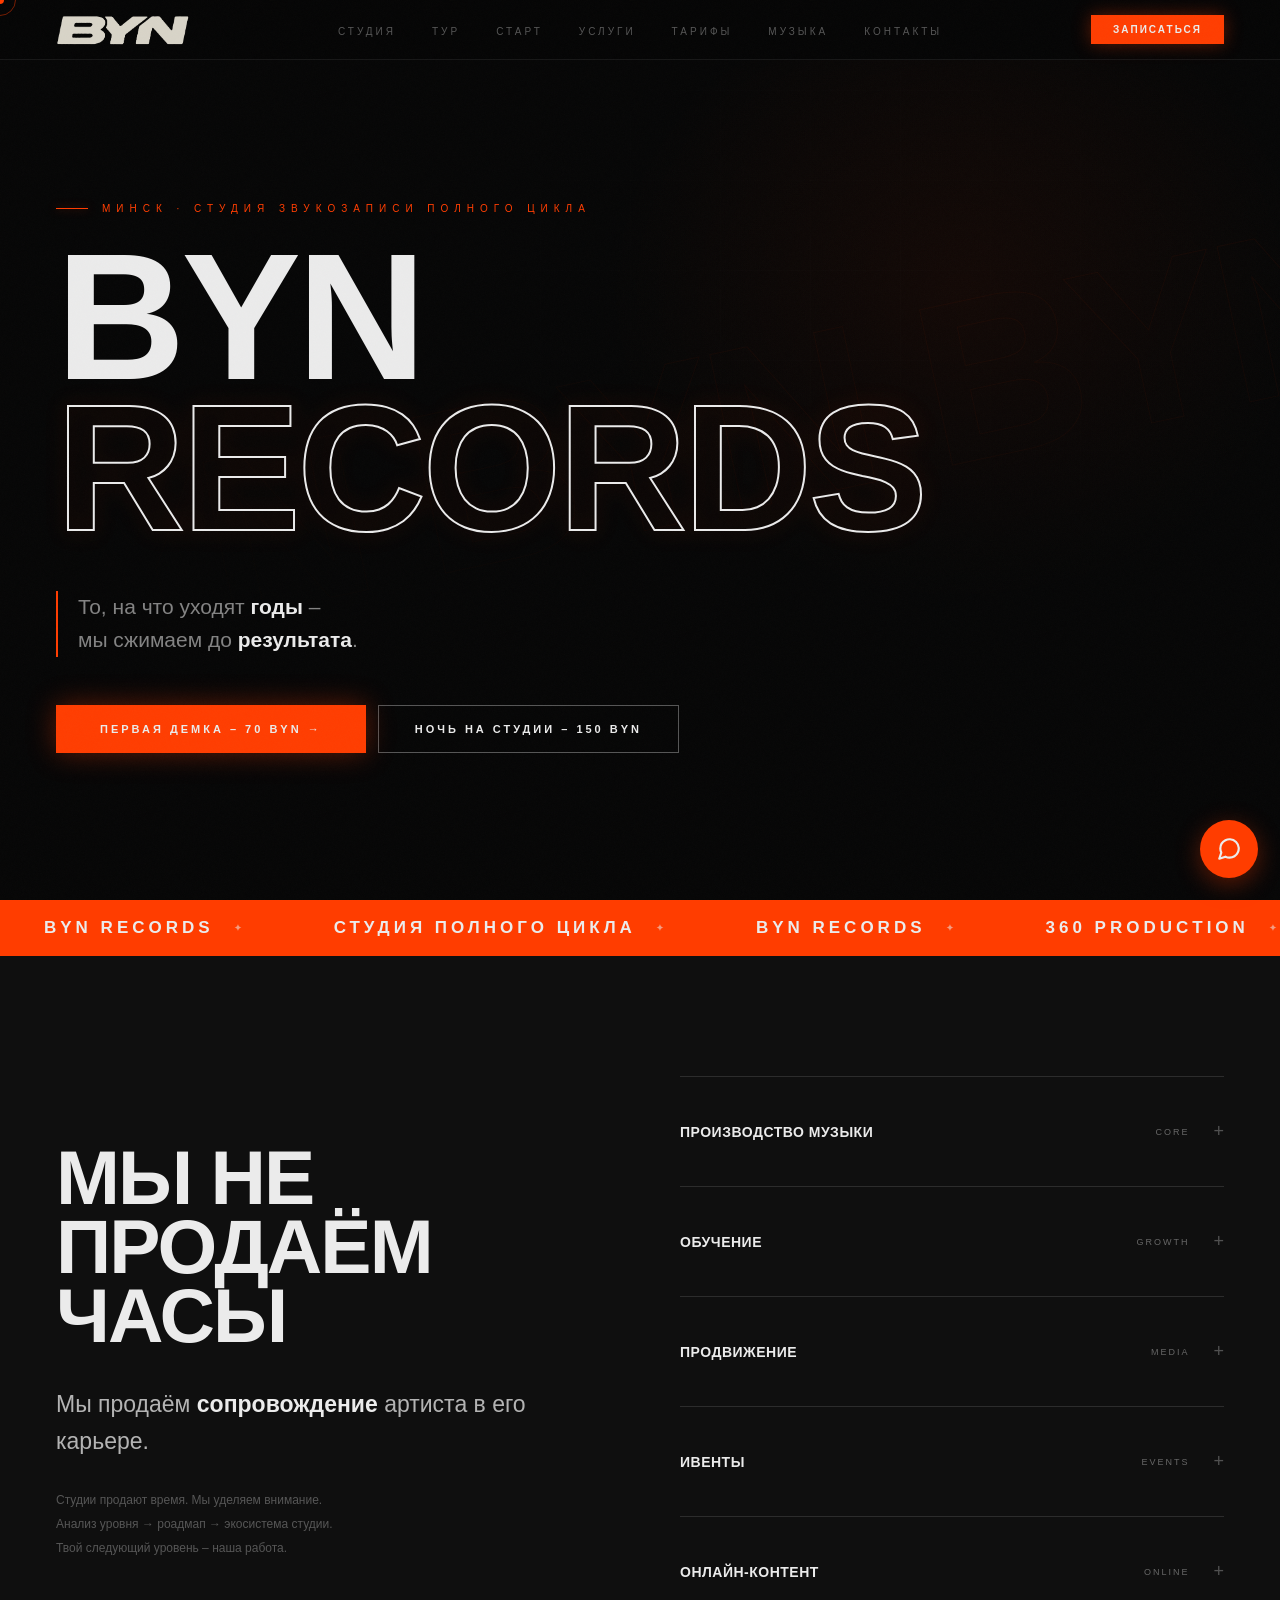
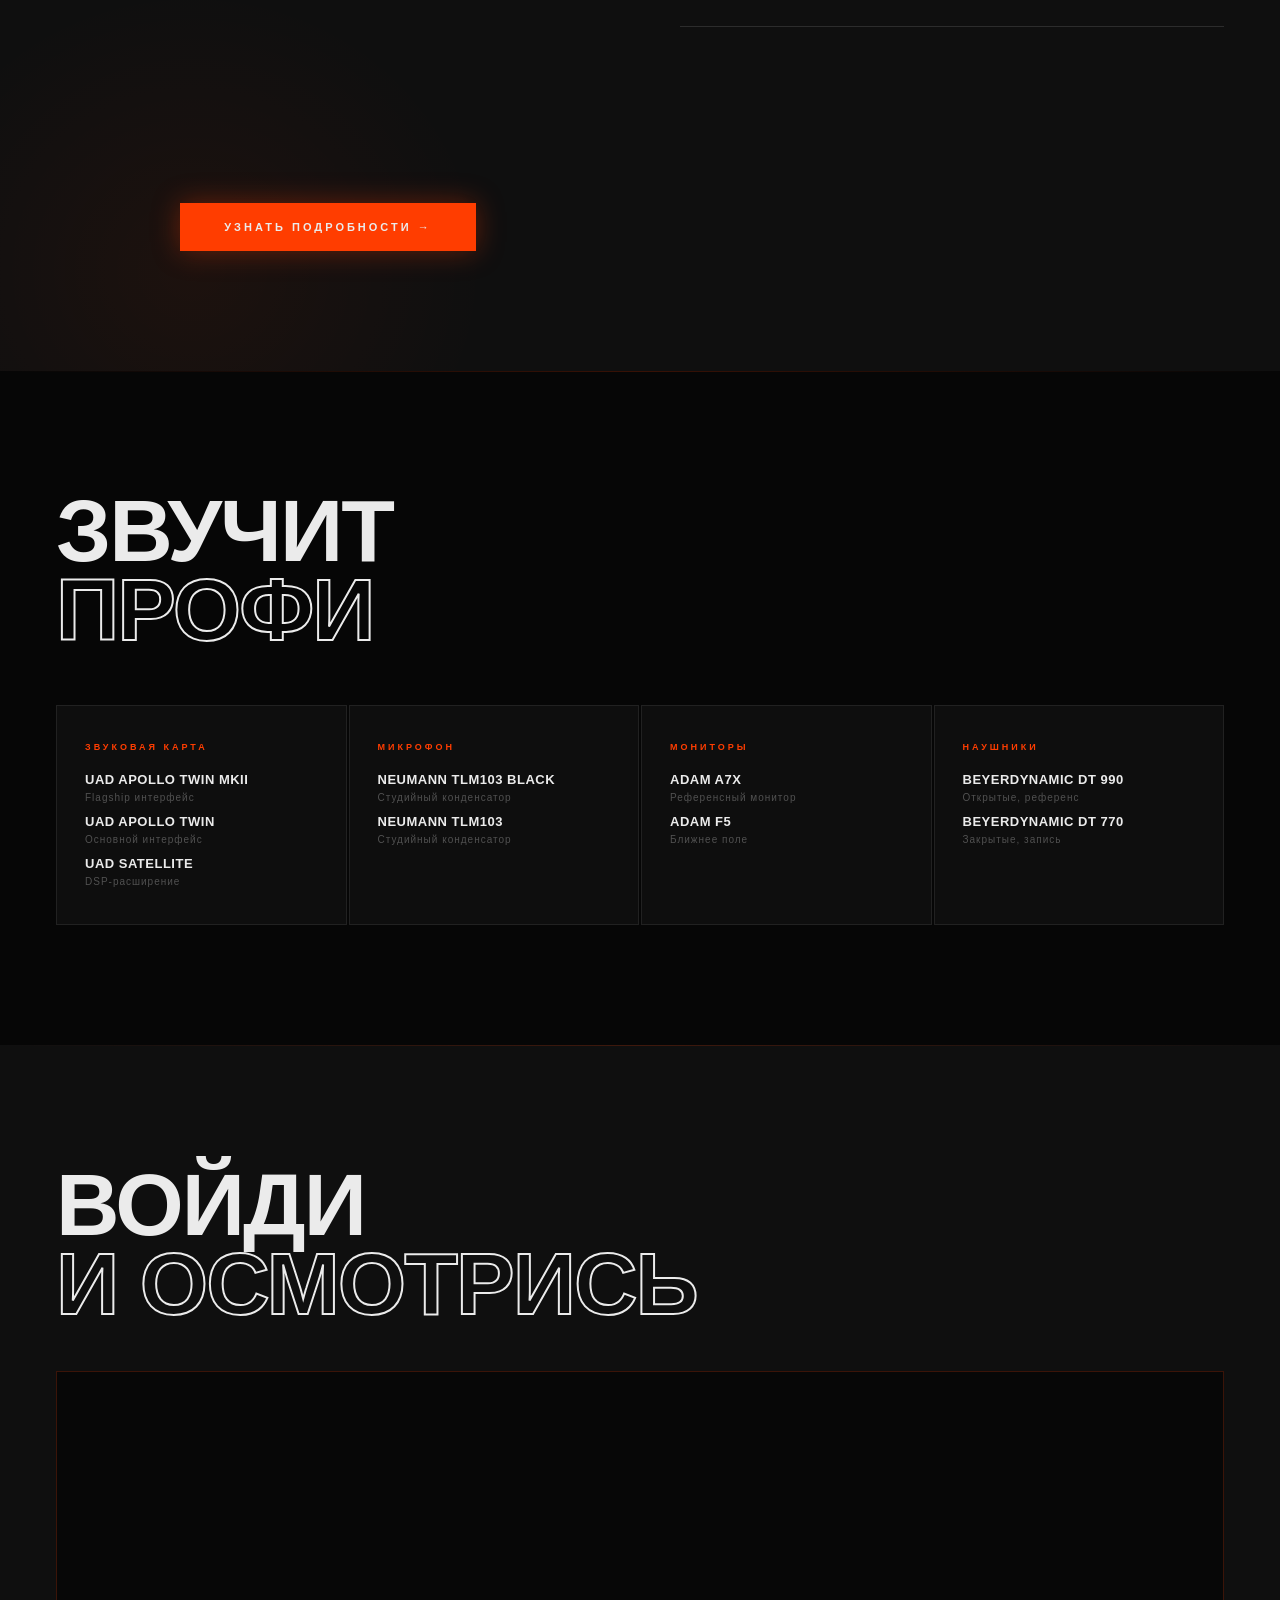
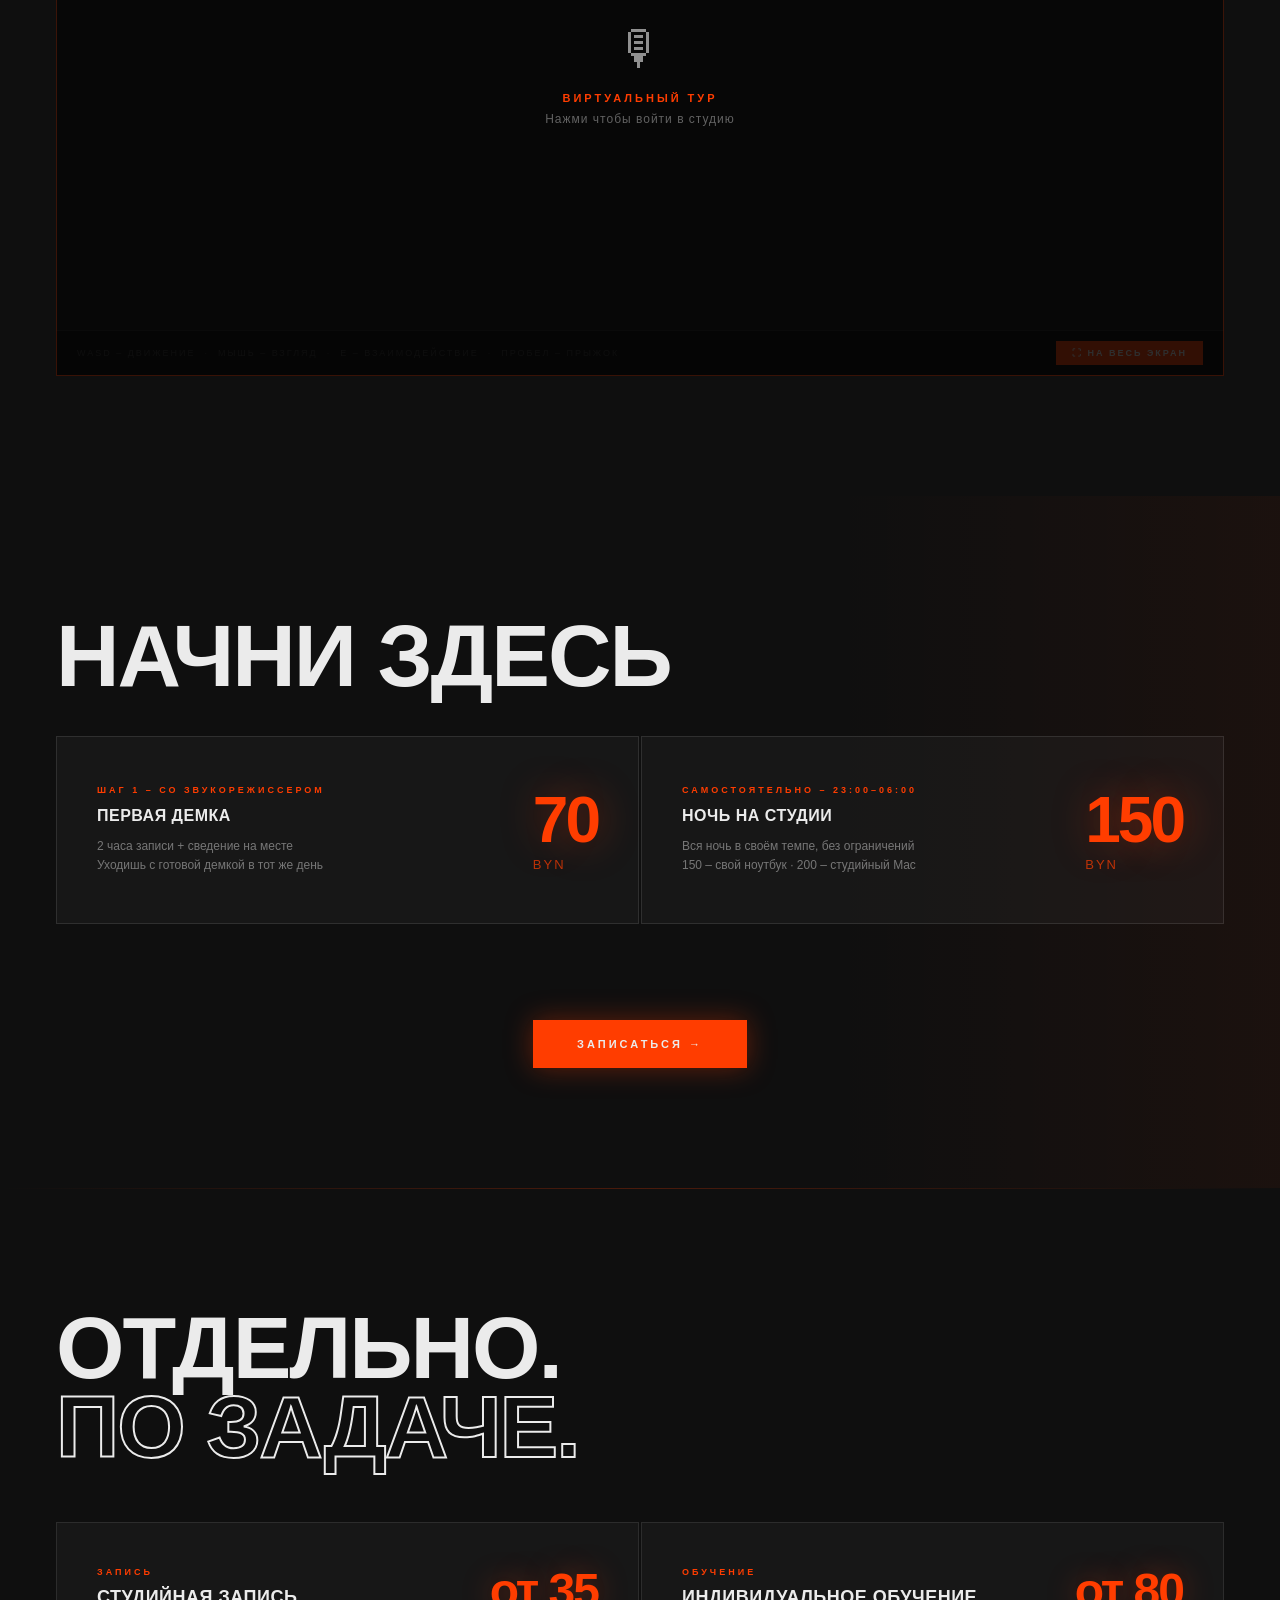
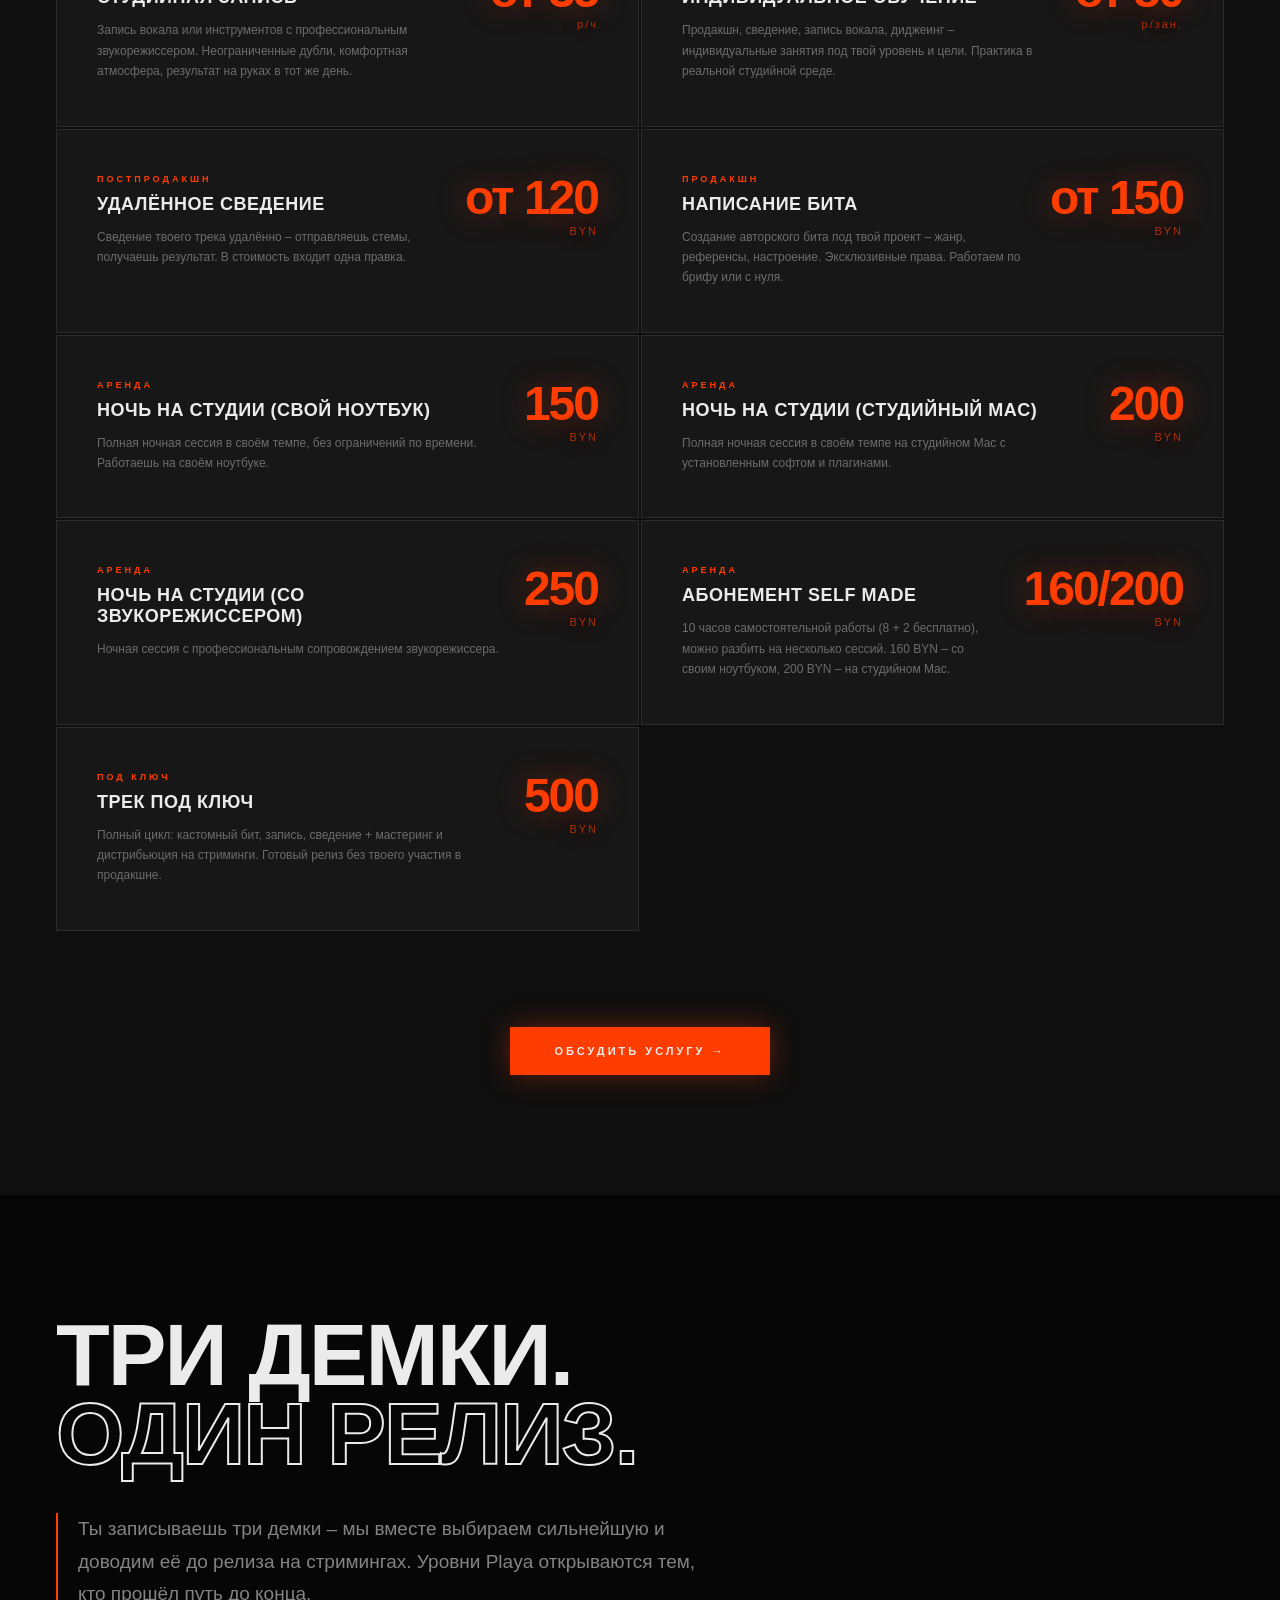
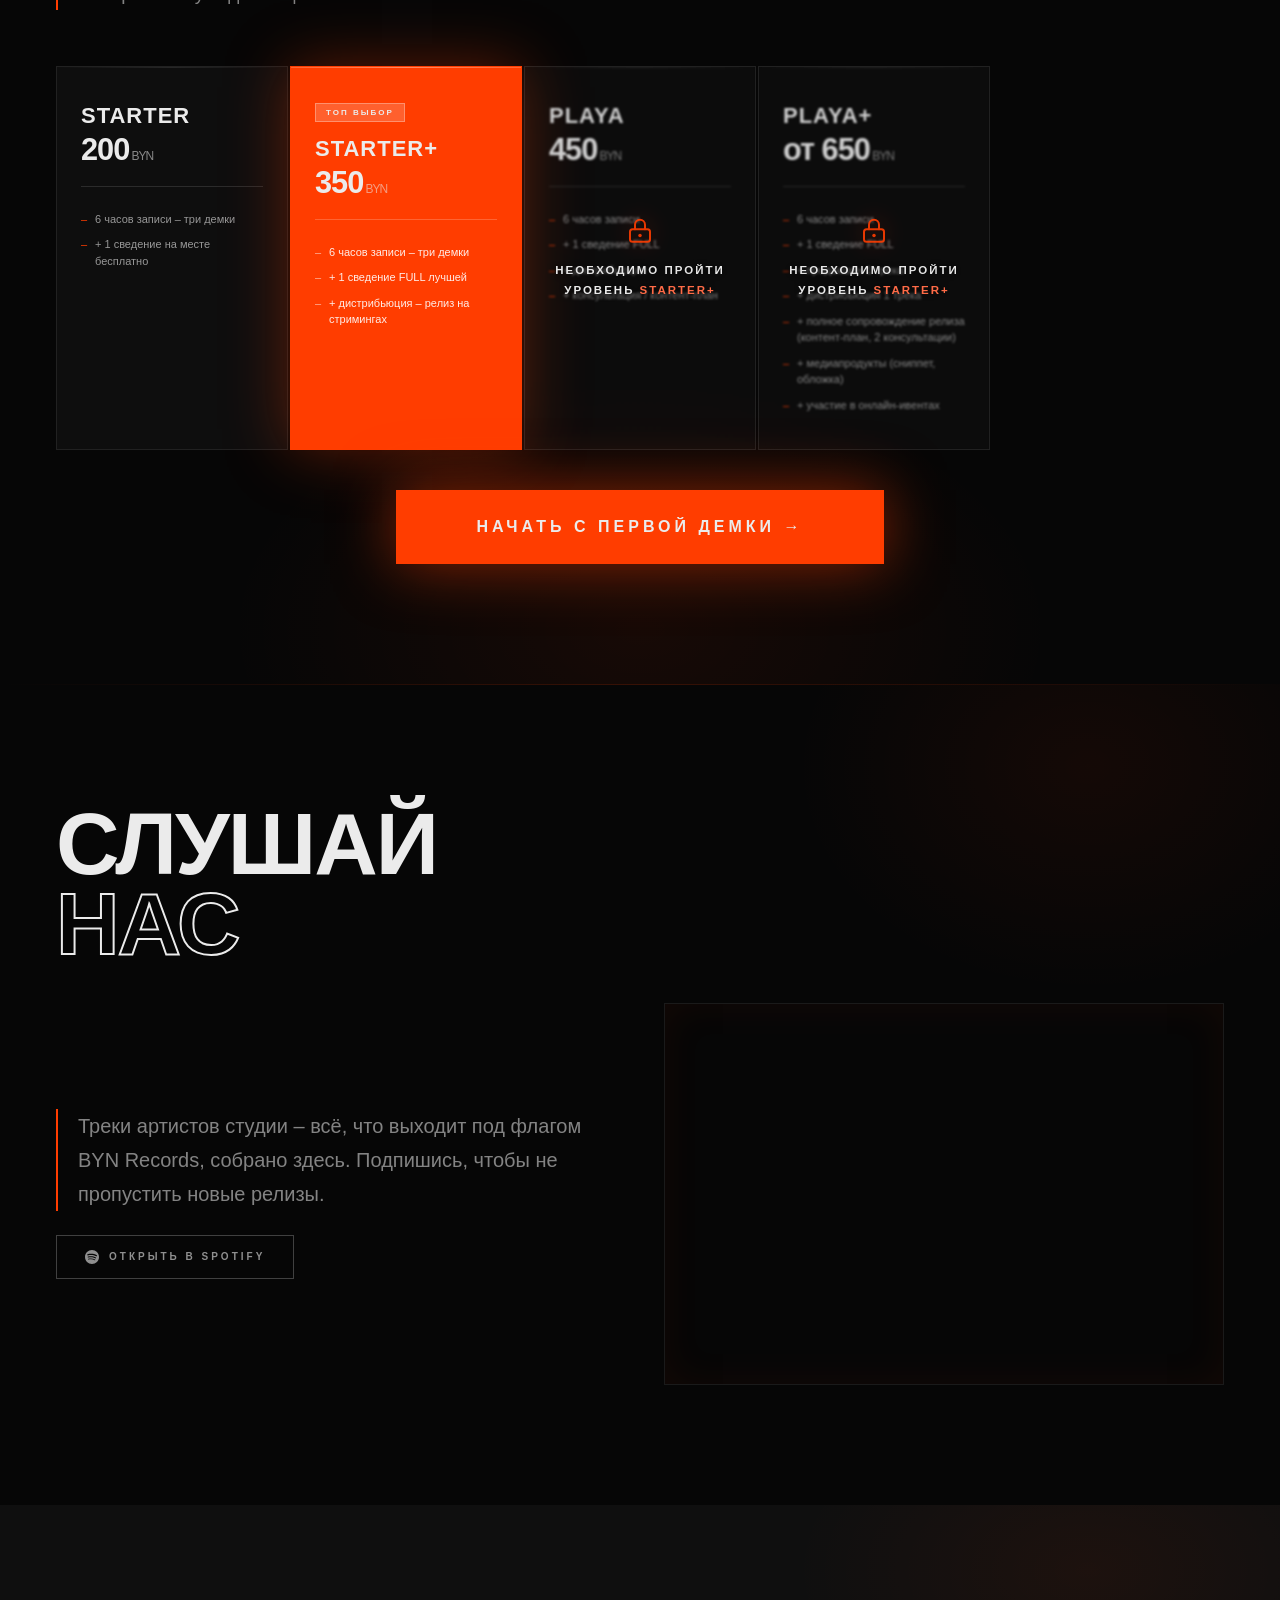
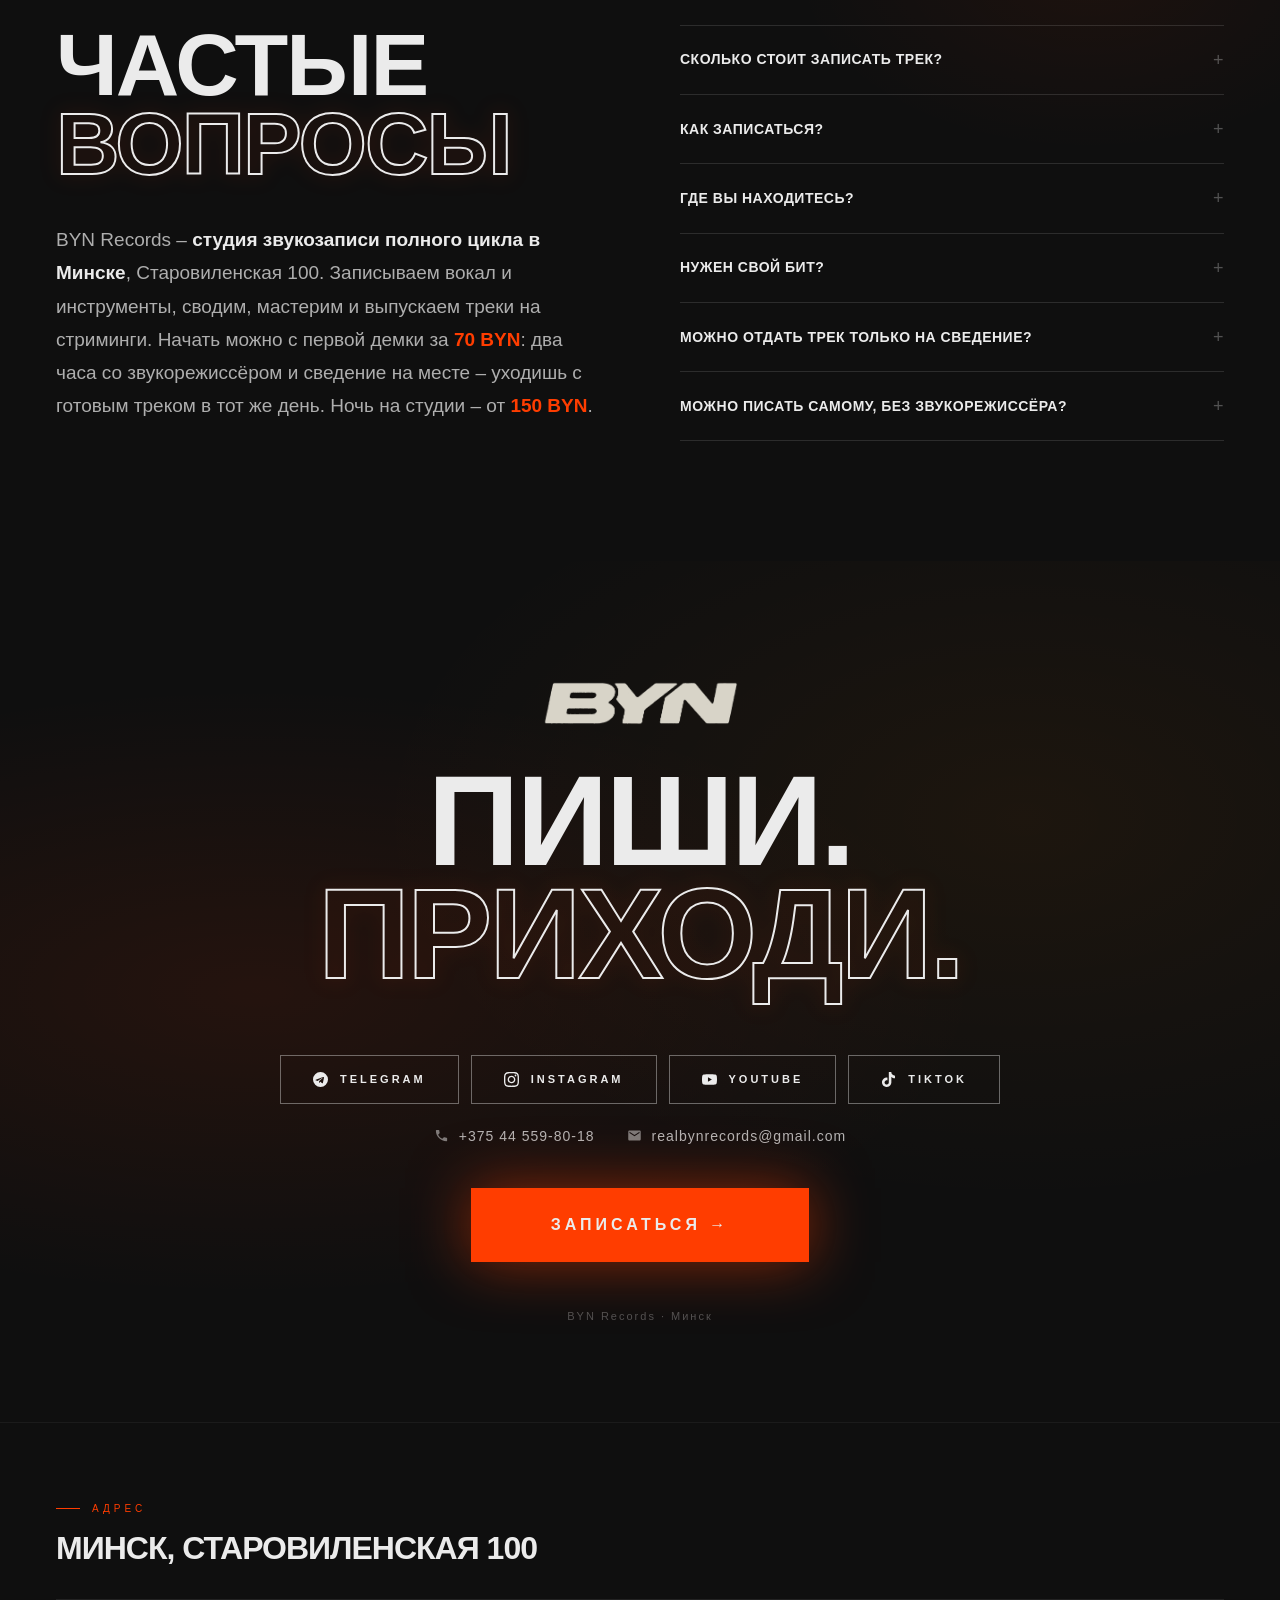
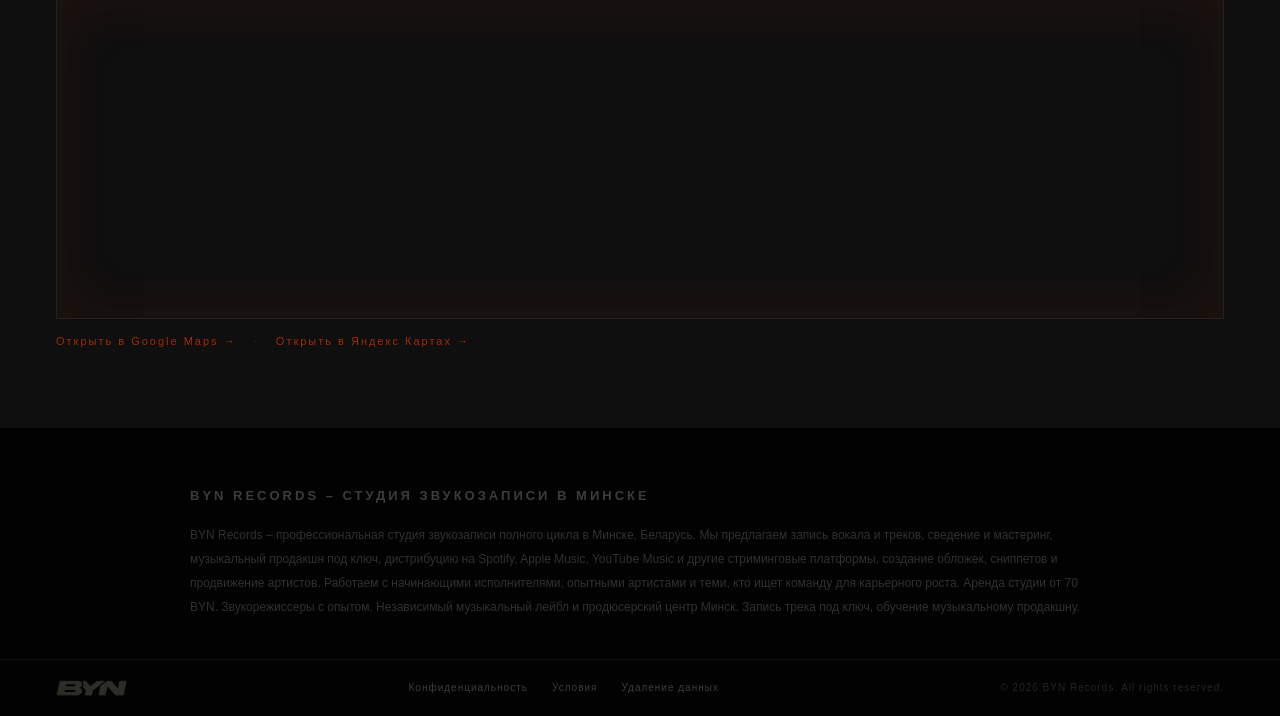
==== commit 3d5d6c91: "Секция «Частые вопросы» на главной + FAQPage в разметке Закрывает два последних пункта ревизии AI-ви" ====
--- a/index.html
+++ b/index.html
@@ -2,8 +2,9 @@
 <html lang="ru-BY">
 <head>
 <meta charset="UTF-8">
-<link rel="icon" type="image/jpeg" href="[data-uri]">
-<link rel="apple-touch-icon" href="[data-uri]">
+<link rel="icon" href="/favicon.ico" sizes="48x48">
+<link rel="icon" type="image/png" href="/icon-192.png" sizes="192x192">
+<link rel="apple-touch-icon" href="/apple-touch-icon.png">
 <!-- Google tag (gtag.js) – GA4 + Google Ads -->
 <script async src="https://www.googletagmanager.com/gtag/js?id=G-YSGWE28HWH"></script>
 <script>
@@ -55,6 +56,7 @@
 {
   "@context": "https://schema.org",
   "@type": "MusicStore",
+  "@id": "https://bynrecords.by/#studio",
   "name": "BYN Records",
   "description": "Студия звукозаписи полного цикла в Минске. Профессиональная запись, сведение, мастеринг, дистрибуция и продвижение артистов.",
   "url": "https://bynrecords.by",
@@ -139,6 +141,82 @@
   }
 }
 </script>
+
+<script type="application/ld+json">
+{
+  "@context": "https://schema.org",
+  "@type": "WebPage",
+  "@id": "https://bynrecords.by/#webpage",
+  "url": "https://bynrecords.by/",
+  "name": "BYN Records – Студия звукозаписи Минск | Запись треков от 70 BYN",
+  "description": "Студия звукозаписи в Минске: запись, сведение, продакшн, дистрибуция.",
+  "inLanguage": "ru-BY",
+  "datePublished": "2026-07-12",
+  "dateModified": "2026-10-17",
+  "about": { "@id": "https://bynrecords.by/#studio" },
+  "publisher": { "@id": "https://bynrecords.by/#studio" }
+}
+</script>
+<script type="application/ld+json">
+{
+  "@context": "https://schema.org",
+  "@type": "FAQPage",
+  "@id": "https://bynrecords.by/#faq",
+  "isPartOf": {
+    "@id": "https://bynrecords.by/#webpage"
+  },
+  "mainEntity": [
+    {
+      "@type": "Question",
+      "name": "Сколько стоит записать трек?",
+      "acceptedAnswer": {
+        "@type": "Answer",
+        "text": "Первая демка – 70 BYN: два часа со звукорежиссёром и сведение на месте. Дальше Starter – 200 BYN, это шесть часов и три демки. Отдельно: запись от 35 BYN/час, удалённое сведение от 120 BYN, бит от 150 BYN."
+      }
+    },
+    {
+      "@type": "Question",
+      "name": "Как записаться?",
+      "acceptedAnswer": {
+        "@type": "Answer",
+        "text": "Напиши в директ @byn.records или в Telegram: день, примерное время и на чём пишешь – свой ноут или наш Mac. Подтвердим слот и скинем адрес."
+      }
+    },
+    {
+      "@type": "Question",
+      "name": "Где вы находитесь?",
+      "acceptedAnswer": {
+        "@type": "Answer",
+        "text": "Минск, Старовиленская 100, территория завода МЭФЗ. Звукорежиссёр встречает на центральном входе. На ночные сессии зайти на завод нужно до 00:00."
+      }
+    },
+    {
+      "@type": "Question",
+      "name": "Нужен свой бит?",
+      "acceptedAnswer": {
+        "@type": "Answer",
+        "text": "Нет. Приходи со своим или напишем под тебя – авторский бит от 150 BYN, с эксклюзивными правами, по брифу или с нуля."
+      }
+    },
+    {
+      "@type": "Question",
+      "name": "Можно отдать трек только на сведение?",
+      "acceptedAnswer": {
+        "@type": "Answer",
+        "text": "Да. Удалённое сведение от 120 BYN: присылаешь стемы, получаешь результат. Одна правка входит в стоимость."
+      }
+    },
+    {
+      "@type": "Question",
+      "name": "Можно писать самому, без звукорежиссёра?",
+      "acceptedAnswer": {
+        "@type": "Answer",
+        "text": "Да. Ночь на студии 23:00–06:00: 150 BYN со своим ноутбуком, 200 BYN на студийном Mac. Абонемент Self Made – 160 BYN за 10 часов, можно разбить на несколько сессий."
+      }
+    }
+  ]
+}
+</script>
 <style>
 
 /* ─── RESET ─── */
@@ -536,6 +614,59 @@
 }
 @media(max-width:580px) {
   .eq-grid { grid-template-columns:1fr; }
+}
+
+/* ════════════════════════
+   FAQ
+════════════════════════ */
+#faq { padding:120px 56px; background:#0F0F0F; position:relative; overflow:hidden; }
+.faq-glow {
+  position:absolute; top:-20%; right:-10%; width:50%; height:60%;
+  background:radial-gradient(ellipse, rgba(255,61,0,.06), transparent 65%);
+  animation:glow 9s ease-in-out infinite alternate; pointer-events:none;
+}
+.faq-wrap {
+  position:relative; z-index:2; max-width:1200px; margin:0 auto;
+  display:grid; grid-template-columns:1fr 1fr; gap:80px; align-items:start;
+}
+.faq-lead { font-size:clamp(16px,1.5vw,19px); font-weight:300; line-height:1.75; color:rgba(235,235,235,.72); }
+.faq-lead strong { color:#EBEBEB; font-weight:700; }
+.faq-lead b { color:#FF3D00; font-weight:700; }
+
+.faq-list { display:flex; flex-direction:column; }
+.faq-item { border-top:1px solid rgba(255,255,255,.12); }
+.faq-item:last-child { border-bottom:1px solid rgba(255,255,255,.12); }
+.faq-q {
+  display:flex; justify-content:space-between; align-items:center; gap:14px;
+  padding:22px 0; cursor:pointer; list-style:none;
+  font-size:14px; font-weight:700; text-transform:uppercase; letter-spacing:.5px;
+  color:#EBEBEB; line-height:1.35;
+  transition:color .2s;
+}
+.faq-q::-webkit-details-marker { display:none; }
+.faq-t { transition:transform .25s cubic-bezier(.16,1,.3,1); }
+.faq-item:hover .faq-q { color:#FF3D00; }
+.faq-item:hover .faq-t { transform:translateX(10px); }
+@media(prefers-reduced-motion:reduce) { .faq-t { transition:none; } }
+.faq-q:focus-visible { outline:2px solid #FF3D00; outline-offset:3px; }
+.faq-plus {
+  font-size:18px; font-weight:300; color:rgba(235,235,235,.3); flex-shrink:0;
+  transition:transform .3s, color .3s;
+}
+.faq-item[open] .faq-q { color:#FF3D00; }
+.faq-item[open] .faq-plus { transform:rotate(45deg); color:#FF3D00; }
+.faq-a {
+  font-size:13px; font-weight:300; line-height:1.95; color:rgba(235,235,235,.62);
+  border-left:2px solid #FF3D00; padding:0 0 20px 16px; margin-bottom:2px;
+  animation:faqIn .3s cubic-bezier(.16,1,.3,1);
+}
+.faq-a b { color:#EBEBEB; font-weight:700; }
+@keyframes faqIn { from { opacity:0; transform:translateY(-6px); } to { opacity:1; transform:none; } }
+@media(prefers-reduced-motion:reduce) { .faq-a { animation:none; } }
+
+@media(max-width:980px) {
+  #faq { padding:80px 20px; }
+  .faq-wrap { grid-template-columns:1fr; gap:44px; }
 }
 
 /* ════════════════════════
@@ -1250,6 +1381,43 @@
       #music > div > div:last-child { grid-template-columns:1fr !important; }
     }
   </style>
+</section>
+
+<!-- FAQ -->
+<section id="faq" aria-label="Частые вопросы о записи в студии BYN Records">
+  <div class="faq-glow"></div>
+  <div class="faq-wrap">
+    <div class="sr">
+      <h2 class="sec-h">Частые<br><span class="outline-text">вопросы</span></h2>
+      <p class="faq-lead">BYN Records – <strong>студия звукозаписи полного цикла в Минске</strong>, Старовиленская 100. Записываем вокал и инструменты, сводим, мастерим и выпускаем треки на стриминги. Начать можно с первой демки за <b>70 BYN</b>: два часа со звукорежиссёром и сведение на месте – уходишь с готовым треком в тот же день. Ночь на студии – от <b>150 BYN</b>.</p>
+    </div>
+    <div class="faq-list sr">
+      <details class="faq-item">
+        <summary class="faq-q"><span class="faq-t">Сколько стоит записать трек?</span><span class="faq-plus" aria-hidden="true">+</span></summary>
+        <div class="faq-a">Первая демка – <b>70 BYN</b>: два часа со звукорежиссёром и сведение на месте. Дальше Starter – <b>200 BYN</b>, это шесть часов и три демки. Отдельно: запись от <b>35 BYN/час</b>, удалённое сведение от <b>120 BYN</b>, бит от <b>150 BYN</b>.</div>
+      </details>
+      <details class="faq-item">
+        <summary class="faq-q"><span class="faq-t">Как записаться?</span><span class="faq-plus" aria-hidden="true">+</span></summary>
+        <div class="faq-a">Напиши в директ <b>@byn.records</b> или в Telegram: день, примерное время и на чём пишешь – свой ноут или наш Mac. Подтвердим слот и скинем адрес.</div>
+      </details>
+      <details class="faq-item">
+        <summary class="faq-q"><span class="faq-t">Где вы находитесь?</span><span class="faq-plus" aria-hidden="true">+</span></summary>
+        <div class="faq-a">Минск, <b>Старовиленская 100</b>, территория завода МЭФЗ. Звукорежиссёр встречает на центральном входе. На ночные сессии зайти на завод нужно до 00:00.</div>
+      </details>
+      <details class="faq-item">
+        <summary class="faq-q"><span class="faq-t">Нужен свой бит?</span><span class="faq-plus" aria-hidden="true">+</span></summary>
+        <div class="faq-a">Нет. Приходи со своим или напишем под тебя – авторский бит от <b>150 BYN</b>, с эксклюзивными правами, по брифу или с нуля.</div>
+      </details>
+      <details class="faq-item">
+        <summary class="faq-q"><span class="faq-t">Можно отдать трек только на сведение?</span><span class="faq-plus" aria-hidden="true">+</span></summary>
+        <div class="faq-a">Да. Удалённое сведение от <b>120 BYN</b>: присылаешь стемы, получаешь результат. Одна правка входит в стоимость.</div>
+      </details>
+      <details class="faq-item">
+        <summary class="faq-q"><span class="faq-t">Можно писать самому, без звукорежиссёра?</span><span class="faq-plus" aria-hidden="true">+</span></summary>
+        <div class="faq-a">Да. Ночь на студии 23:00–06:00: <b>150 BYN</b> со своим ноутбуком, <b>200 BYN</b> на студийном Mac. Абонемент Self Made – <b>160 BYN</b> за 10 часов, можно разбить на несколько сессий.</div>
+      </details>
+    </div>
+  </div>
 </section>
 
 <!-- SOCIAL -->
@@ -1327,9 +1495,9 @@
 <footer>
   <span class="f-logo"><img src="[data-uri]" alt="BYN Records" width="71" height="16" style="display:block;opacity:.2;image-rendering:crisp-edges;image-rendering:-webkit-optimize-contrast;"></span>
   <span class="f-links">
-    <a href="/privacy">Конфиденциальность</a>
-    <a href="/terms">Условия</a>
-    <a href="/data-deletion">Удаление данных</a>
+    <a href="/privacy/">Конфиденциальность</a>
+    <a href="/terms/">Условия</a>
+    <a href="/data-deletion/">Удаление данных</a>
   </span>
   <span class="f-copy">&copy; 2026 BYN Records. All rights reserved.</span>
 </footer>
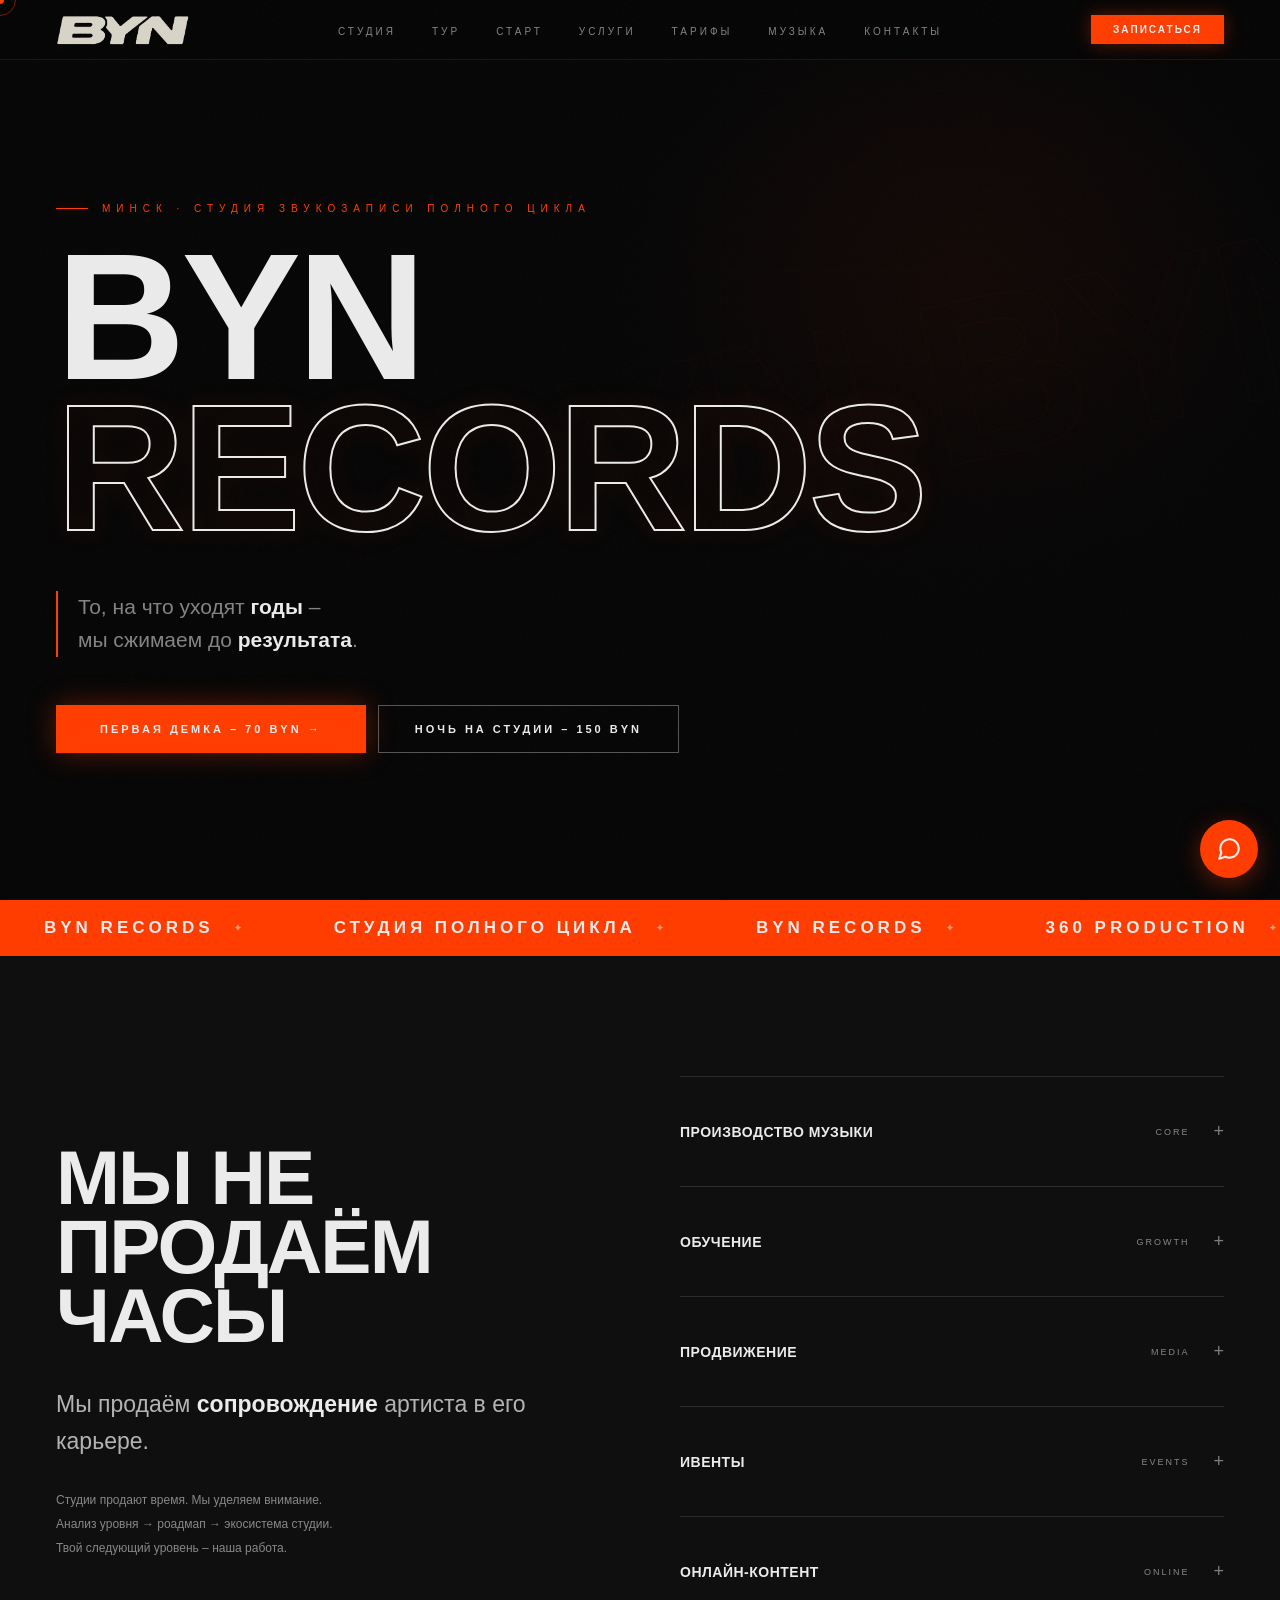
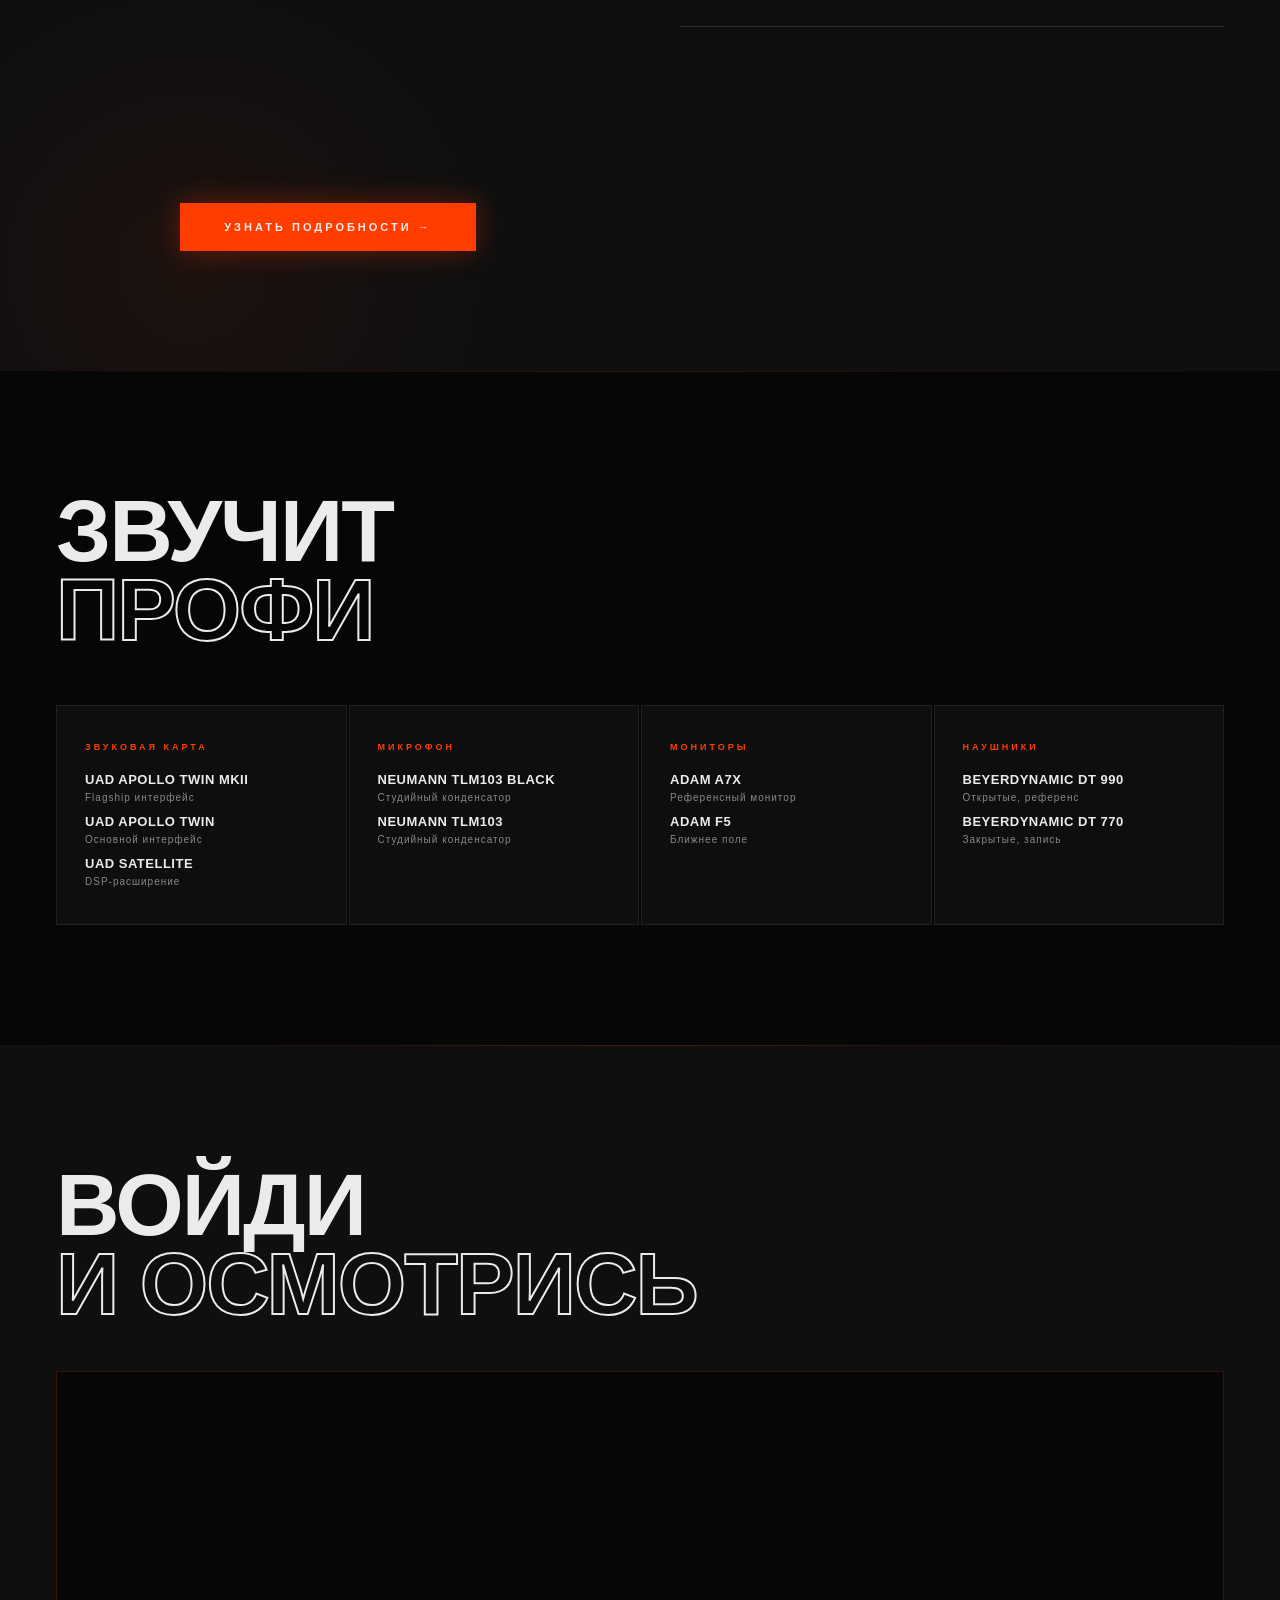
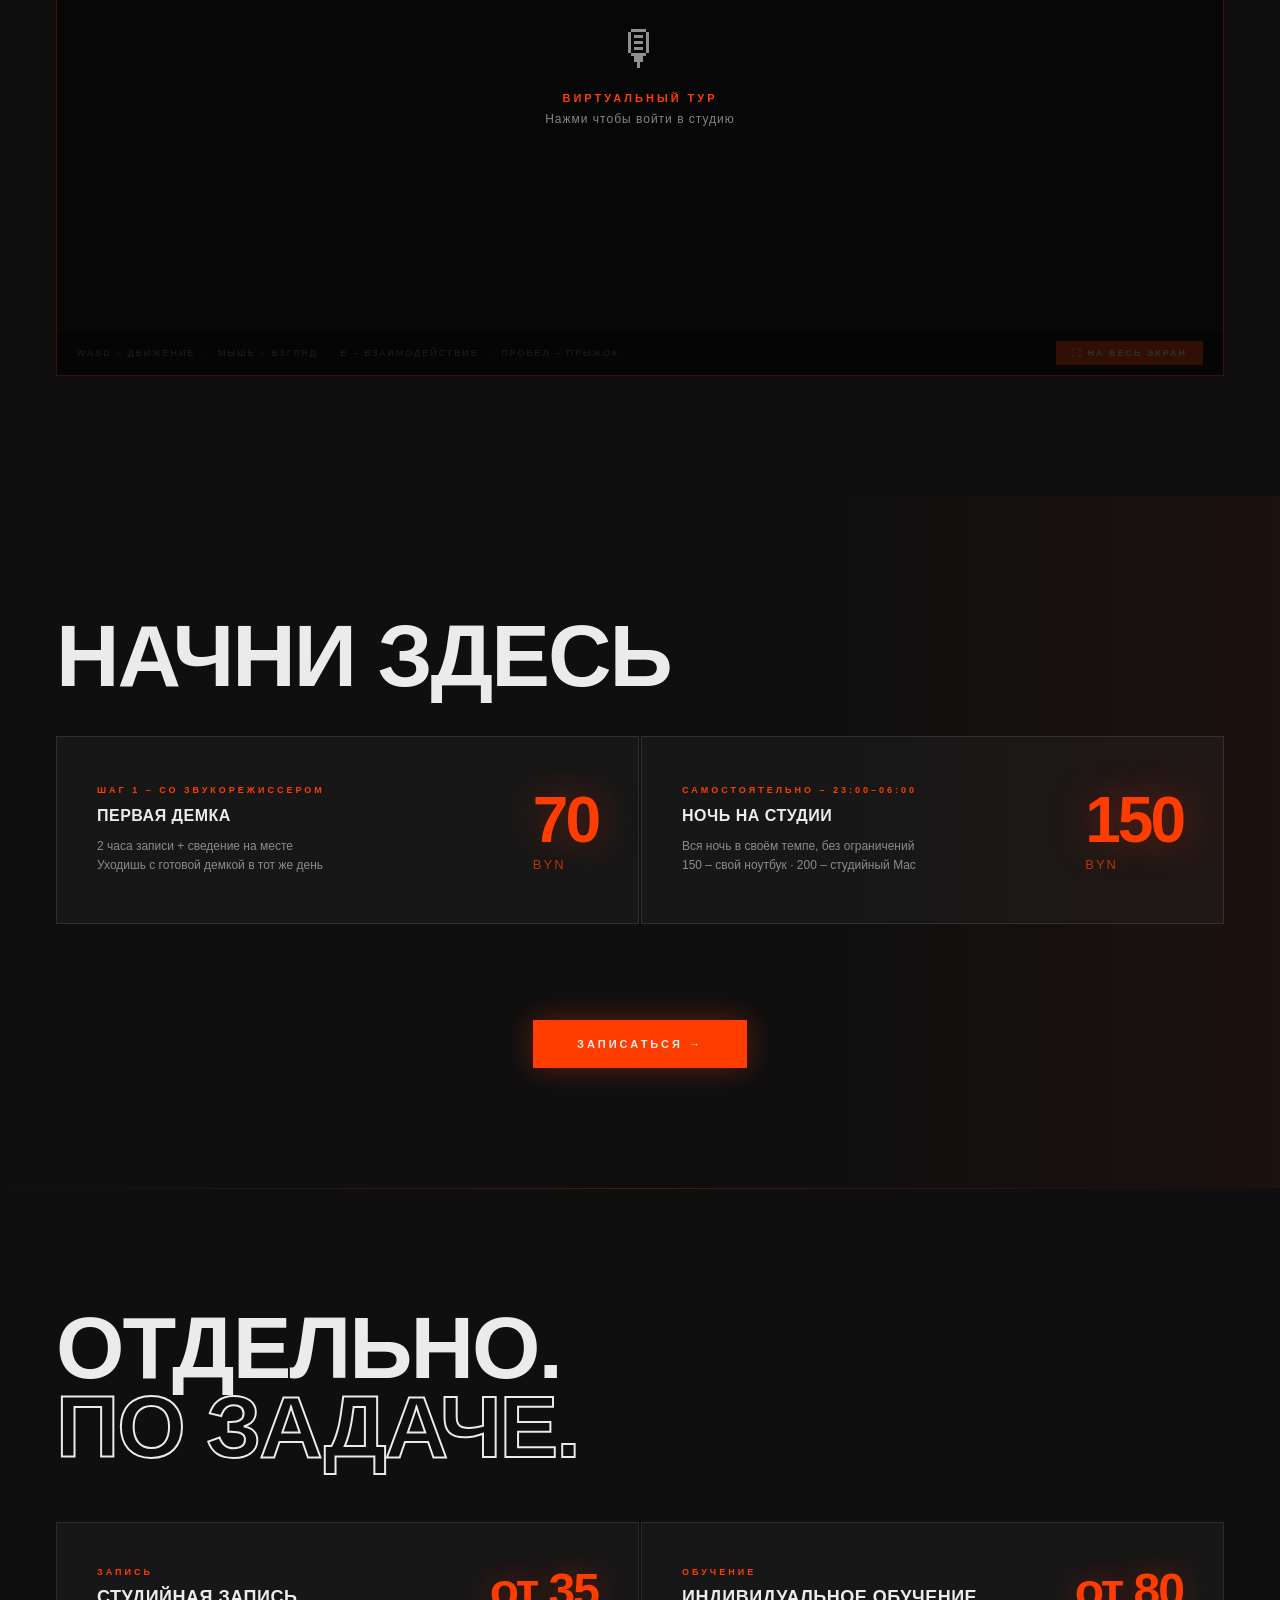
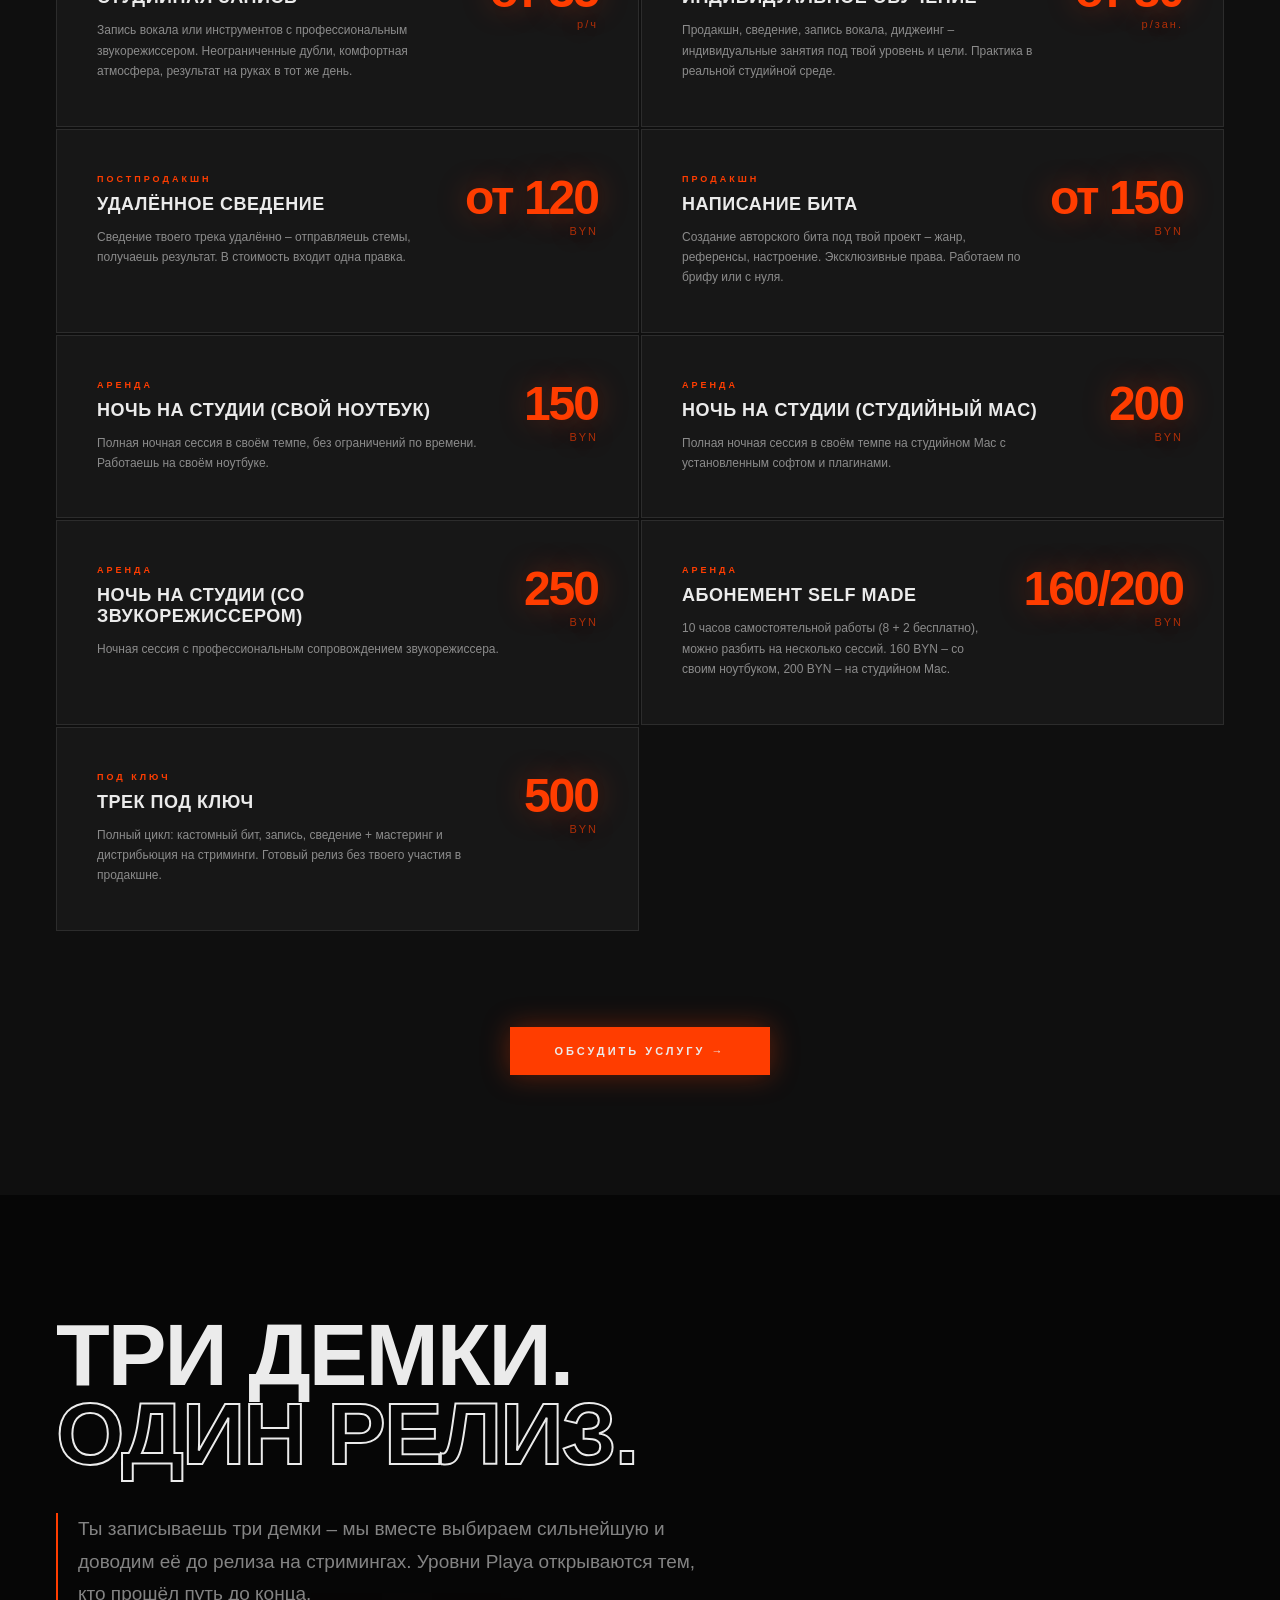
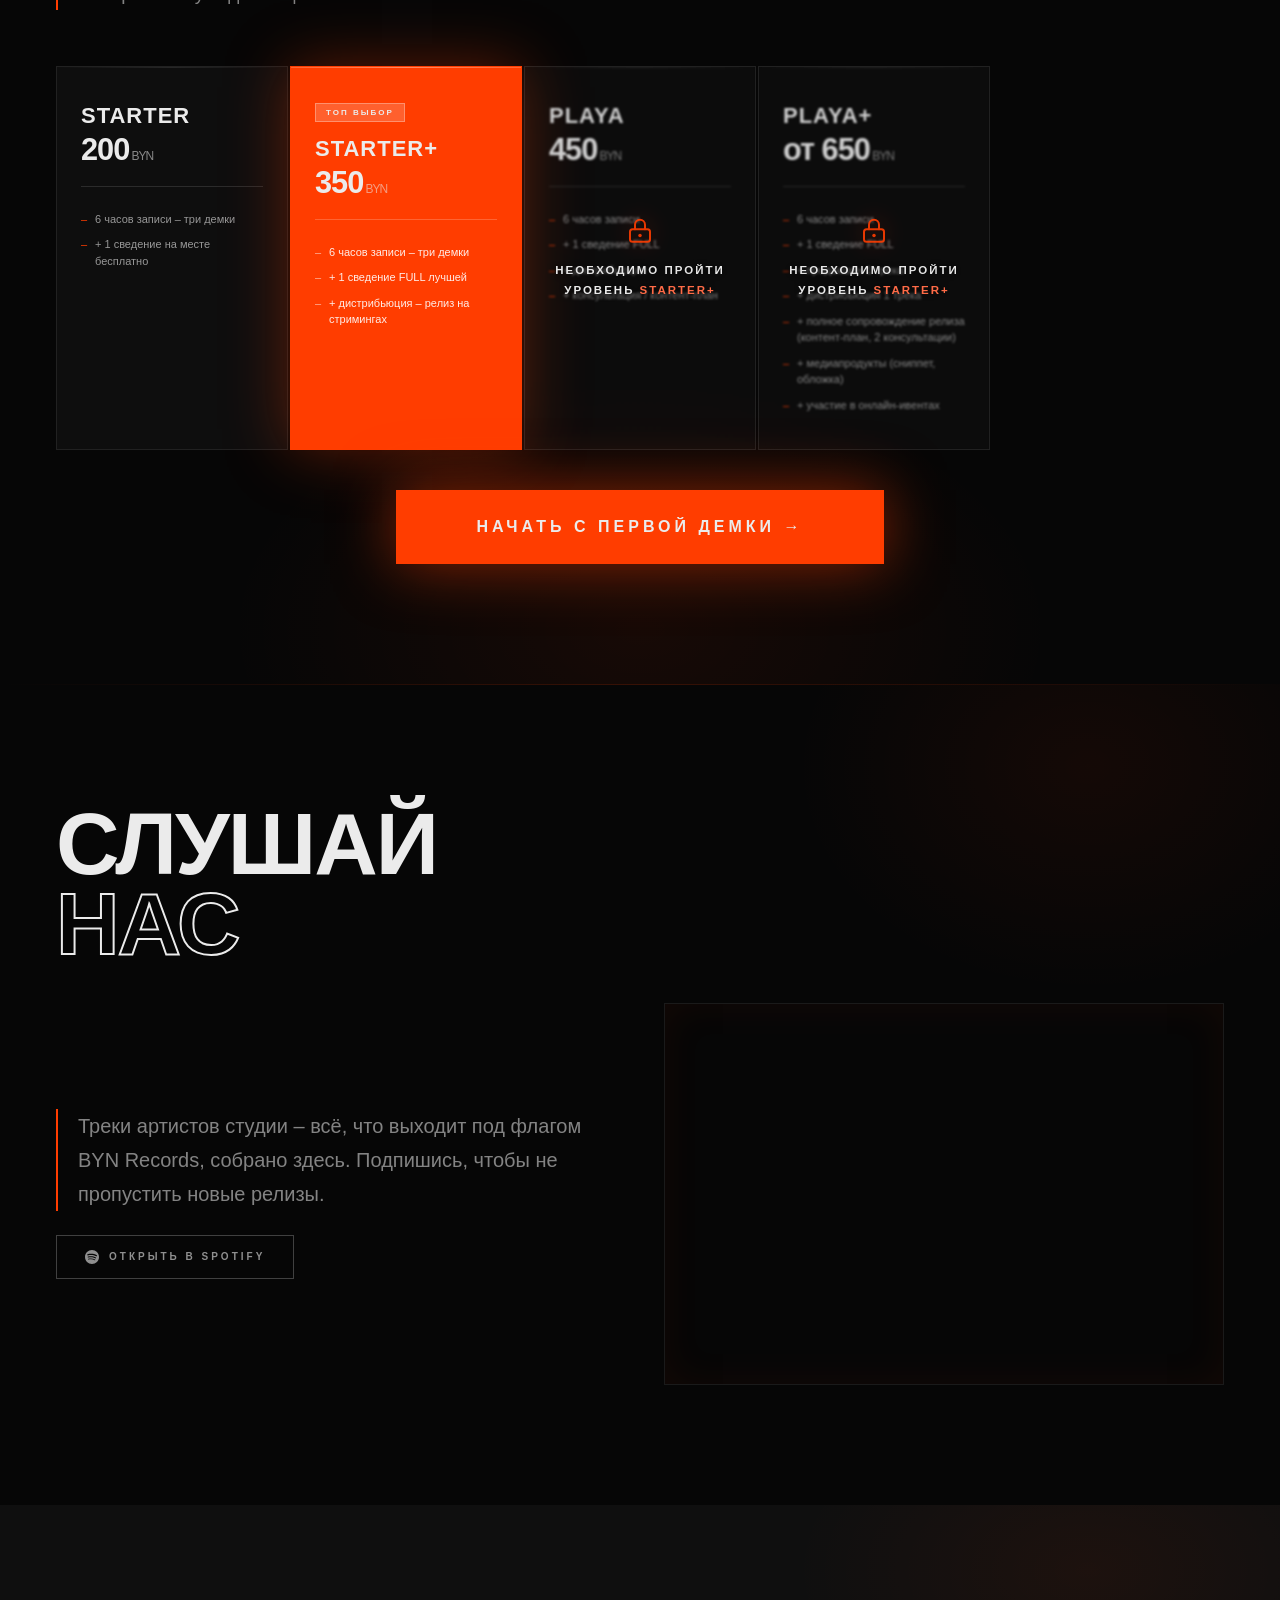
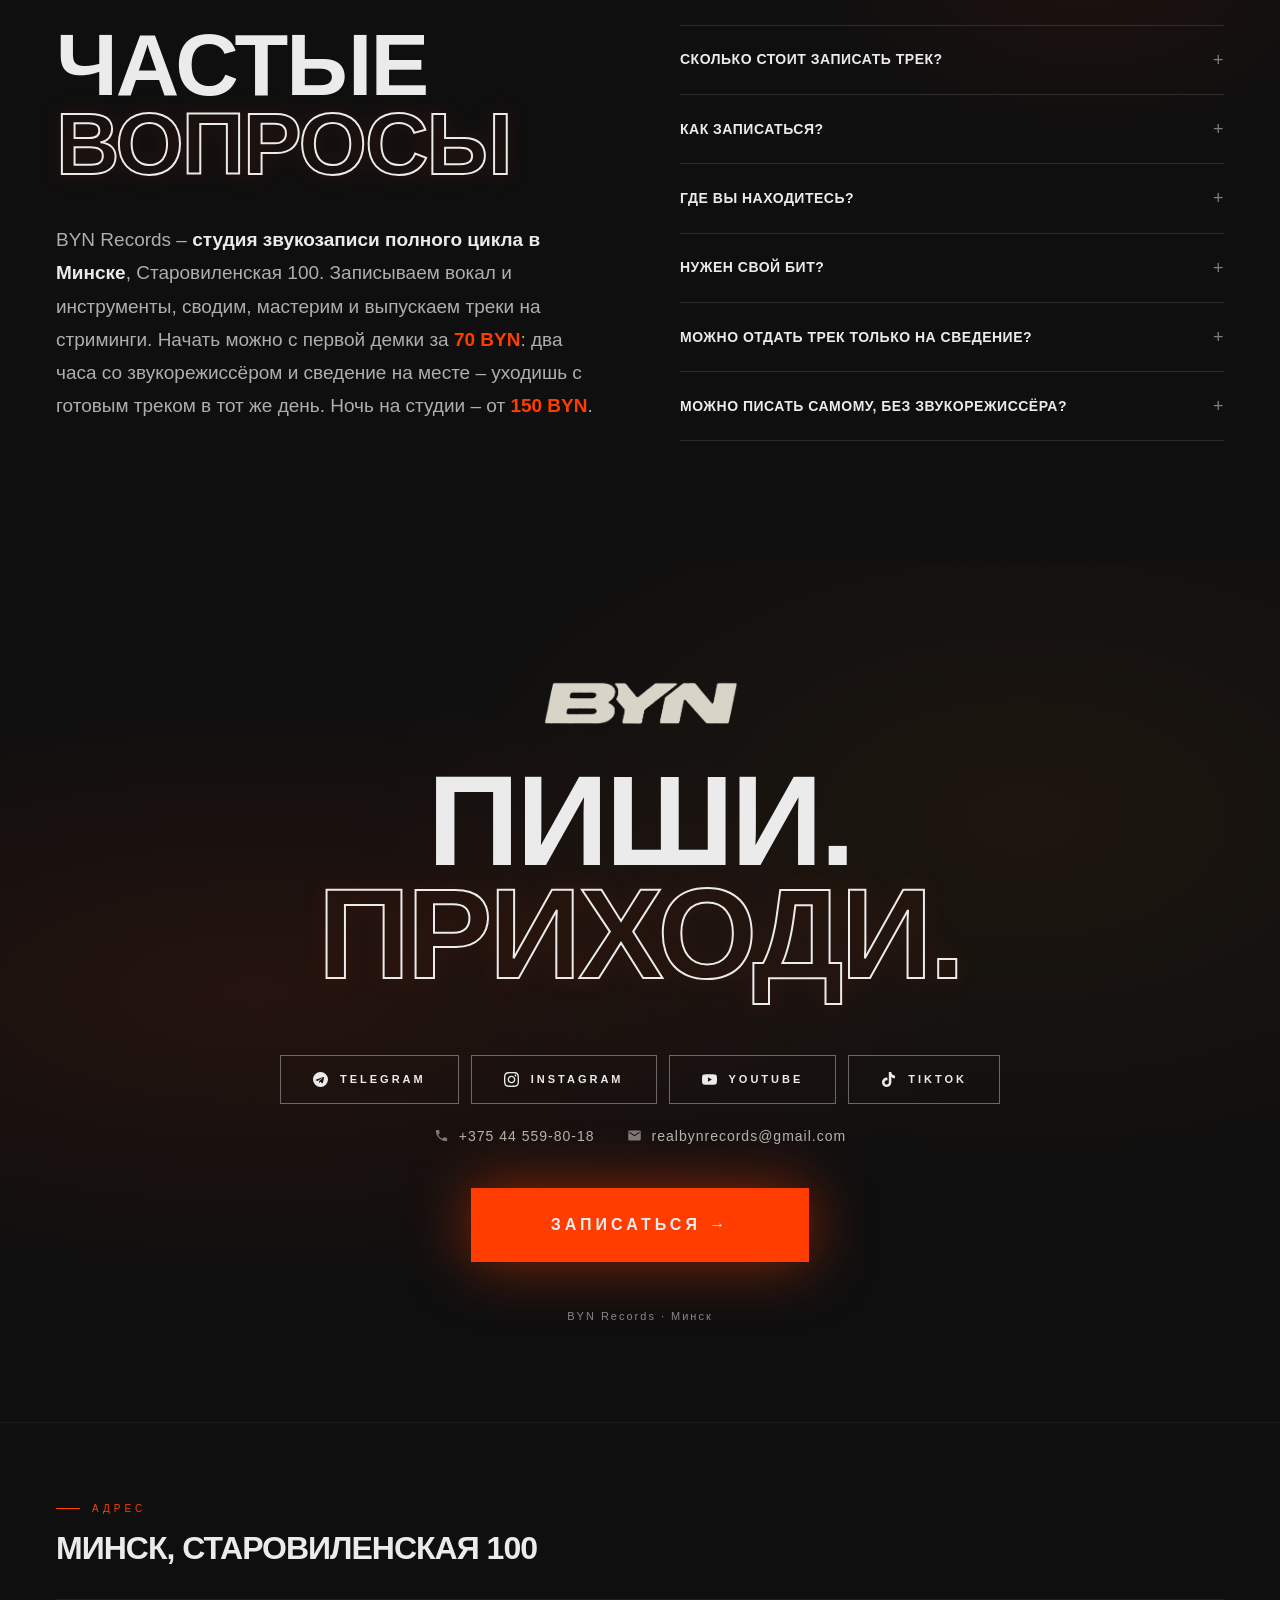
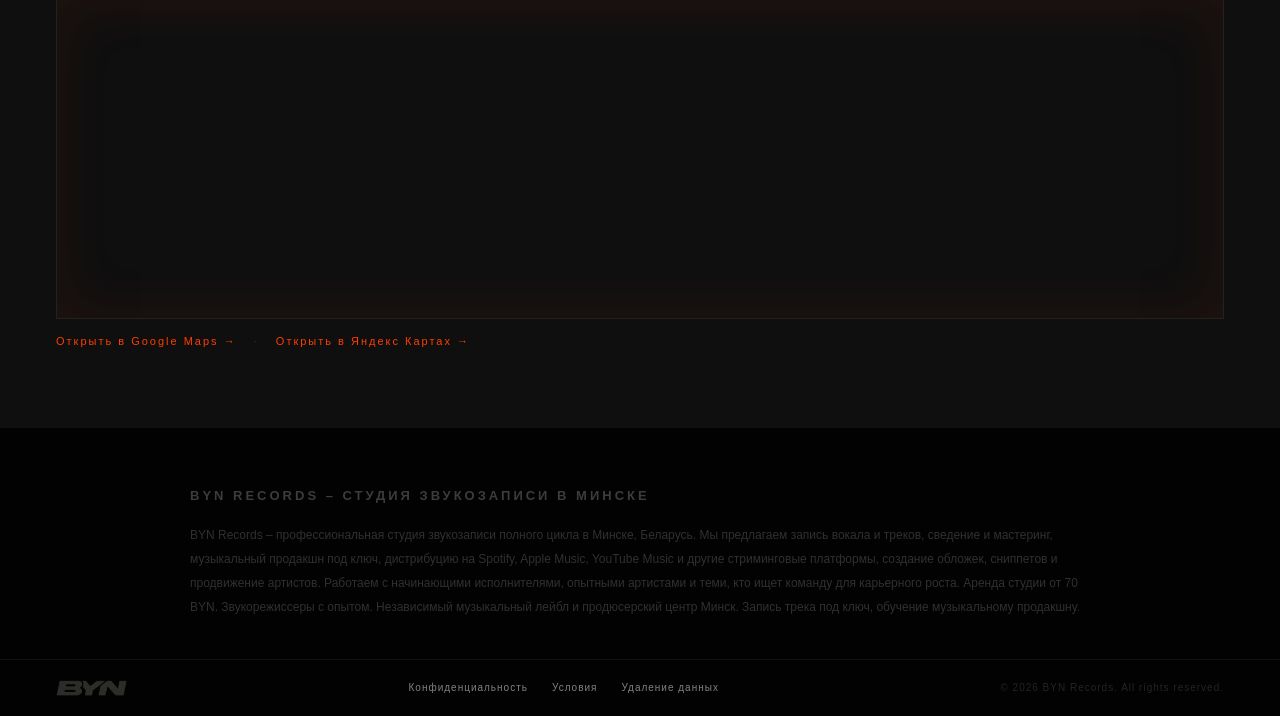
==== commit 3f3927a3: "Контраст мелкого текста до нормы, DESIGN.md как источник правды Сверка сайта с его же системой показ" ====
--- a/index.html
+++ b/index.html
@@ -15,7 +15,7 @@
   gtag('config', 'AW-18045514691');    // Google Ads – конверсии
 </script>
 <meta name="viewport" content="width=device-width, initial-scale=1.0">
-<meta name="theme-color" content="#0A0A0A">
+<meta name="theme-color" content="#060606">
 <meta name="color-scheme" content="dark">
 
 <!-- ─── PRECONNECT (ускоряет сторонние эмбеды) ─── -->
@@ -235,7 +235,7 @@
 html { scrollbar-color:#2a2a2a #060606; scrollbar-width:thin; }
 ::-webkit-scrollbar { width:10px; height:10px; }
 ::-webkit-scrollbar-track { background:#060606; }
-::-webkit-scrollbar-thumb { background:#2a2a2a; border-radius:5px; border:2px solid #060606; }
+::-webkit-scrollbar-thumb { background:#2a2a2a; border:2px solid #060606; }
 ::-webkit-scrollbar-thumb:hover { background:rgba(255,61,0,.6); }
 
 /* ─── VARS & BASE ─── */
@@ -278,7 +278,7 @@
 .nav-logo { display:flex; align-items:center; text-decoration:none; }
 .nav-logo svg { display:block; }
 .nav-links { display:flex; gap:36px; list-style:none; }
-.nav-links a { font-size:10px; font-weight:500; letter-spacing:3px; text-transform:uppercase; color:rgba(235,235,235,.35); transition:color .2s; }
+.nav-links a { font-size:10px; font-weight:500; letter-spacing:3px; text-transform:uppercase; color:rgba(235,235,235,.55); transition:color .2s; }
 .nav-links a:hover { color:#FF3D00; }
 .nav-cta {
   font-size:10px; font-weight:700; letter-spacing:2px; text-transform:uppercase;
@@ -443,7 +443,7 @@
 .about-headline { font-size:clamp(44px,6vw,80px); font-weight:900; line-height:.9; letter-spacing:-2px; text-transform:uppercase; color:#EBEBEB; margin-bottom:36px; }
 .about-belief { font-size:clamp(17px,1.8vw,23px); font-weight:300; line-height:1.6; color:rgba(235,235,235,.75); margin-bottom:28px; }
 .about-belief strong { color:#EBEBEB; font-weight:700; }
-.about-note { font-size:12px; font-weight:300; line-height:2; color:rgba(235,235,235,.32); }
+.about-note { font-size:12px; font-weight:300; line-height:2; color:rgba(235,235,235,.55); }
 
 .dir-list { display:flex; flex-direction:column; }
 .dir-row {
@@ -455,7 +455,7 @@
 .dir-row:hover { padding-left:10px; }
 .dir-name { font-size:14px; font-weight:700; text-transform:uppercase; letter-spacing:.5px; color:#EBEBEB; transition:color .2s; }
 .dir-row:hover .dir-name { color:#FF3D00; }
-.dir-tag { font-size:9px; letter-spacing:2px; text-transform:uppercase; color:rgba(235,235,235,.4); }
+.dir-tag { font-size:9px; letter-spacing:2px; text-transform:uppercase; color:rgba(235,235,235,.55); }
 
 /* ════════════════════════
    ENTRY
@@ -478,7 +478,7 @@
 .e-card:hover { border-color:rgba(255,61,0,.3); background:rgba(255,61,0,.05); }
 .e-tag { font-size:9px; font-weight:700; letter-spacing:3px; text-transform:uppercase; color:#FF3D00; margin-bottom:12px; }
 .e-name { font-size:16px; font-weight:700; text-transform:uppercase; letter-spacing:.5px; color:#EBEBEB; margin-bottom:12px; }
-.e-line { font-size:12px; font-weight:300; color:rgba(235,235,235,.45); line-height:1.6; }
+.e-line { font-size:12px; font-weight:300; color:rgba(235,235,235,.55); line-height:1.6; }
 .e-price { font-size:64px; font-weight:900; letter-spacing:-3px; color:#FF3D00; white-space:nowrap; flex-shrink:0; line-height:1; text-shadow:0 0 40px rgba(255,61,0,.4); }
 .e-price small { display:block; font-size:13px; font-weight:400; letter-spacing:2px; color:#FF3D00; opacity:.7; margin-top:6px; }
 
@@ -561,7 +561,7 @@
 .dir-row-top { display:flex; justify-content:space-between; align-items:center; width:100%; padding:22px 0; }
 .dir-row:hover .dir-name { color:#FF3D00; }
 .dir-arrow {
-  font-size:18px; color:rgba(235,235,235,.3);
+  font-size:18px; color:rgba(235,235,235,.5);
   transition:transform .3s, color .3s; flex-shrink:0; margin-left:12px;
 }
 .dir-row.open .dir-arrow { transform:rotate(45deg); color:#FF3D00; }
@@ -573,7 +573,7 @@
 .dir-row.open .dir-body { max-height:200px; }
 .dir-body-inner {
   font-size:12px; font-weight:300; line-height:2;
-  color:rgba(235,235,235,.38); padding-bottom:18px;
+  color:rgba(235,235,235,.6); padding-bottom:18px;
   border-left:2px solid #FF3D00; padding-left:16px; margin-top:2px;
 }
 
@@ -606,7 +606,7 @@
 .eq-cat { font-size:9px; font-weight:700; letter-spacing:3px; text-transform:uppercase; color:#FF3D00; margin-bottom:20px; }
 .eq-items { display:flex; flex-direction:column; gap:10px; }
 .eq-item { font-size:13px; font-weight:700; text-transform:uppercase; letter-spacing:.5px; color:#EBEBEB; line-height:1.3; }
-.eq-item span { display:block; font-size:10px; font-weight:300; color:rgba(235,235,235,.3); letter-spacing:1px; text-transform:none; margin-top:2px; }
+.eq-item span { display:block; font-size:10px; font-weight:300; color:rgba(235,235,235,.55); letter-spacing:1px; text-transform:none; margin-top:2px; }
 
 @media(max-width:980px) {
   #equipment { padding:80px 20px; }
@@ -650,7 +650,7 @@
 @media(prefers-reduced-motion:reduce) { .faq-t { transition:none; } }
 .faq-q:focus-visible { outline:2px solid #FF3D00; outline-offset:3px; }
 .faq-plus {
-  font-size:18px; font-weight:300; color:rgba(235,235,235,.3); flex-shrink:0;
+  font-size:18px; font-weight:300; color:rgba(235,235,235,.5); flex-shrink:0;
   transition:transform .3s, color .3s;
 }
 .faq-item[open] .faq-q { color:#FF3D00; }
@@ -699,7 +699,7 @@
 .ex-info { flex:1; }
 .ex-tag { font-size:9px; font-weight:700; letter-spacing:3px; text-transform:uppercase; color:#FF3D00; margin-bottom:10px; }
 .ex-name { font-size:18px; font-weight:700; text-transform:uppercase; letter-spacing:.5px; color:#EBEBEB; margin-bottom:12px; }
-.ex-desc { font-size:12px; font-weight:300; color:rgba(235,235,235,.4); line-height:1.7; }
+.ex-desc { font-size:12px; font-weight:300; color:rgba(235,235,235,.55); line-height:1.7; }
 .ex-price { font-size:48px; font-weight:900; letter-spacing:-2px; color:#FF3D00; white-space:nowrap; flex-shrink:0; line-height:1; text-shadow:0 0 30px rgba(255,61,0,.35); }
 .ex-price small { display:block; font-size:11px; font-weight:400; letter-spacing:2px; color:rgba(255,61,0,.65); margin-top:4px; text-align:right; }
 
@@ -760,7 +760,7 @@
 .s-btn:hover::before { transform:translateX(100%); }
 .s-btn:hover { background:#FF3D00; border-color:#FF3D00; color:#EBEBEB; transform:translateY(-4px); box-shadow:0 0 28px rgba(255,61,0,.4); }
 .s-btn svg { width:15px; height:15px; fill:currentColor; flex-shrink:0; }
-.s-foot { font-size:11px; font-weight:300; color:rgba(235,235,235,.3); letter-spacing:2px; }
+.s-foot { font-size:11px; font-weight:300; color:rgba(235,235,235,.55); letter-spacing:2px; }
 
 /* ════════════════════════
    FOOTER
@@ -773,7 +773,7 @@
 .f-logo img { height:16px; display:block; opacity:.2; }
 .f-copy { font-size:10px; font-weight:300; color:rgba(235,235,235,.15); letter-spacing:1px; }
 .f-links { display:flex; gap:24px; }
-.f-links a { font-size:10px; font-weight:300; letter-spacing:1px; color:rgba(235,235,235,.25); text-decoration:none; transition:color .2s; }
+.f-links a { font-size:10px; font-weight:300; letter-spacing:1px; color:rgba(235,235,235,.55); text-decoration:none; transition:color .2s; }
 .f-links a:hover { color:#FF3D00; }
 
 /* ════════════════════════
@@ -847,7 +847,7 @@
 }
 #mobile-menu .mob-sub {
   margin-top:40px; font-size:9px; letter-spacing:3px;
-  text-transform:uppercase; color:rgba(235,235,235,.2);
+  text-transform:uppercase; color:rgba(235,235,235,.55);
 }
 @media(max-width:980px) {
   #hamburger { display:flex; }
@@ -1020,7 +1020,7 @@
       ">
         <div style="font-size:48px;margin-bottom:16px;opacity:.6;">🎙</div>
         <div style="font-size:11px;font-weight:700;letter-spacing:3px;text-transform:uppercase;color:#FF3D00;margin-bottom:8px;">Виртуальный тур</div>
-        <div style="font-size:12px;font-weight:300;color:rgba(235,235,235,.4);letter-spacing:1px;">Нажми чтобы войти в студию</div>
+        <div style="font-size:12px;font-weight:300;color:rgba(235,235,235,.55);letter-spacing:1px;">Нажми чтобы войти в студию</div>
       </div>
 
       <!-- IFRAME с туром -->
@@ -1039,16 +1039,16 @@
         background:rgba(6,6,6,.95);border:1px solid rgba(255,255,255,.07);border-top:none;
         padding:10px 20px;
       ">
-        <span style="font-size:9px;letter-spacing:2px;text-transform:uppercase;color:rgba(235,235,235,.2);">
+        <span style="font-size:9px;letter-spacing:2px;text-transform:uppercase;color:rgba(235,235,235,.6);">
           WASD – движение &nbsp;·&nbsp; мышь – взгляд &nbsp;·&nbsp; E – взаимодействие &nbsp;·&nbsp; ПРОБЕЛ – прыжок
         </span>
         <div style="display:flex;gap:8px;">
           <button id="tour-close-btn" onclick="closeTour()" style="
-            background:transparent;border:1px solid rgba(255,255,255,.15);color:rgba(235,235,235,.4);
+            background:transparent;border:1px solid rgba(255,255,255,.15);color:rgba(235,235,235,.55);
             font-size:9px;font-weight:700;letter-spacing:2px;text-transform:uppercase;
             padding:7px 16px;cursor:pointer;transition:all .2s;display:none;
           " onmouseover="this.style.borderColor='#FF3D00';this.style.color='#FF3D00'"
-             onmouseout="this.style.borderColor='rgba(255,255,255,.15)';this.style.color='rgba(235,235,235,.4)'">
+             onmouseout="this.style.borderColor='rgba(255,255,255,.15)';this.style.color='rgba(235,235,235,.55)'">
             ✕ Свернуть
           </button>
           <button id="tour-fs-btn" onclick="toggleFullscreen()" style="
@@ -1474,10 +1474,10 @@
       <!-- Orange overlay for brand feel -->
       <div style="position:absolute;inset:0;pointer-events:none;box-shadow:inset 0 0 60px rgba(255,61,0,.08);"></div>
     </div>
-    <p style="font-size:11px;font-weight:300;color:rgba(235,235,235,.2);letter-spacing:2px;margin-top:16px" class="sr">
-      <a href="https://maps.app.goo.gl/5cKZdUWFR3mNUTsh7?g_st=ic" target="_blank" rel="noopener" style="color:rgba(255,61,0,.6);text-decoration:none;">Открыть в Google Maps →</a>
+    <p style="font-size:11px;font-weight:300;color:rgba(235,235,235,.55);letter-spacing:2px;margin-top:16px" class="sr">
+      <a href="https://maps.app.goo.gl/5cKZdUWFR3mNUTsh7?g_st=ic" target="_blank" rel="noopener" style="color:#FF3D00;text-decoration:none;">Открыть в Google Maps →</a>
       <span style="color:rgba(235,235,235,.15);margin:0 12px">·</span>
-      <a href="https://yandex.ru/maps/org/byn_records/29286797290?si=bb2g9kgf37v2530za0ek62zaxm" target="_blank" rel="noopener" style="color:rgba(255,61,0,.6);text-decoration:none;">Открыть в Яндекс Картах →</a>
+      <a href="https://yandex.ru/maps/org/byn_records/29286797290?si=bb2g9kgf37v2530za0ek62zaxm" target="_blank" rel="noopener" style="color:#FF3D00;text-decoration:none;">Открыть в Яндекс Картах →</a>
     </p>
   </div>
 </section>
